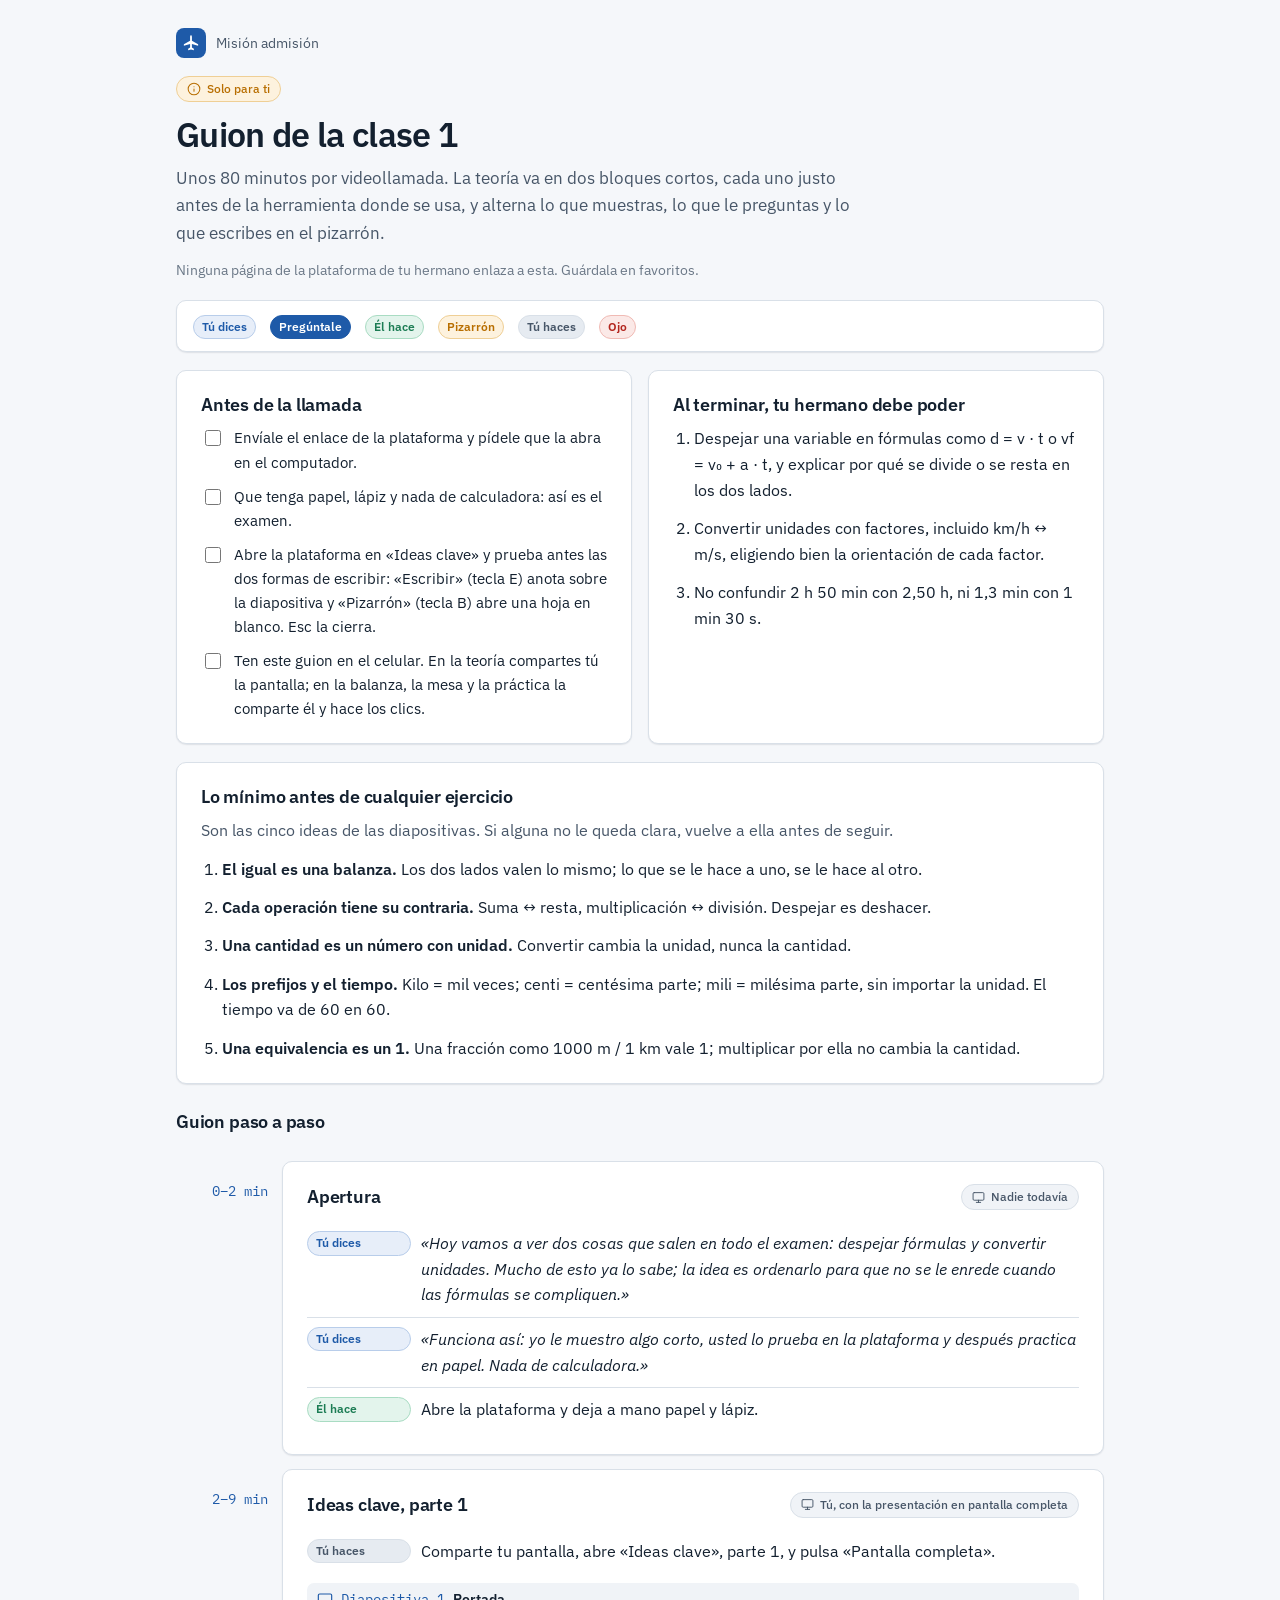
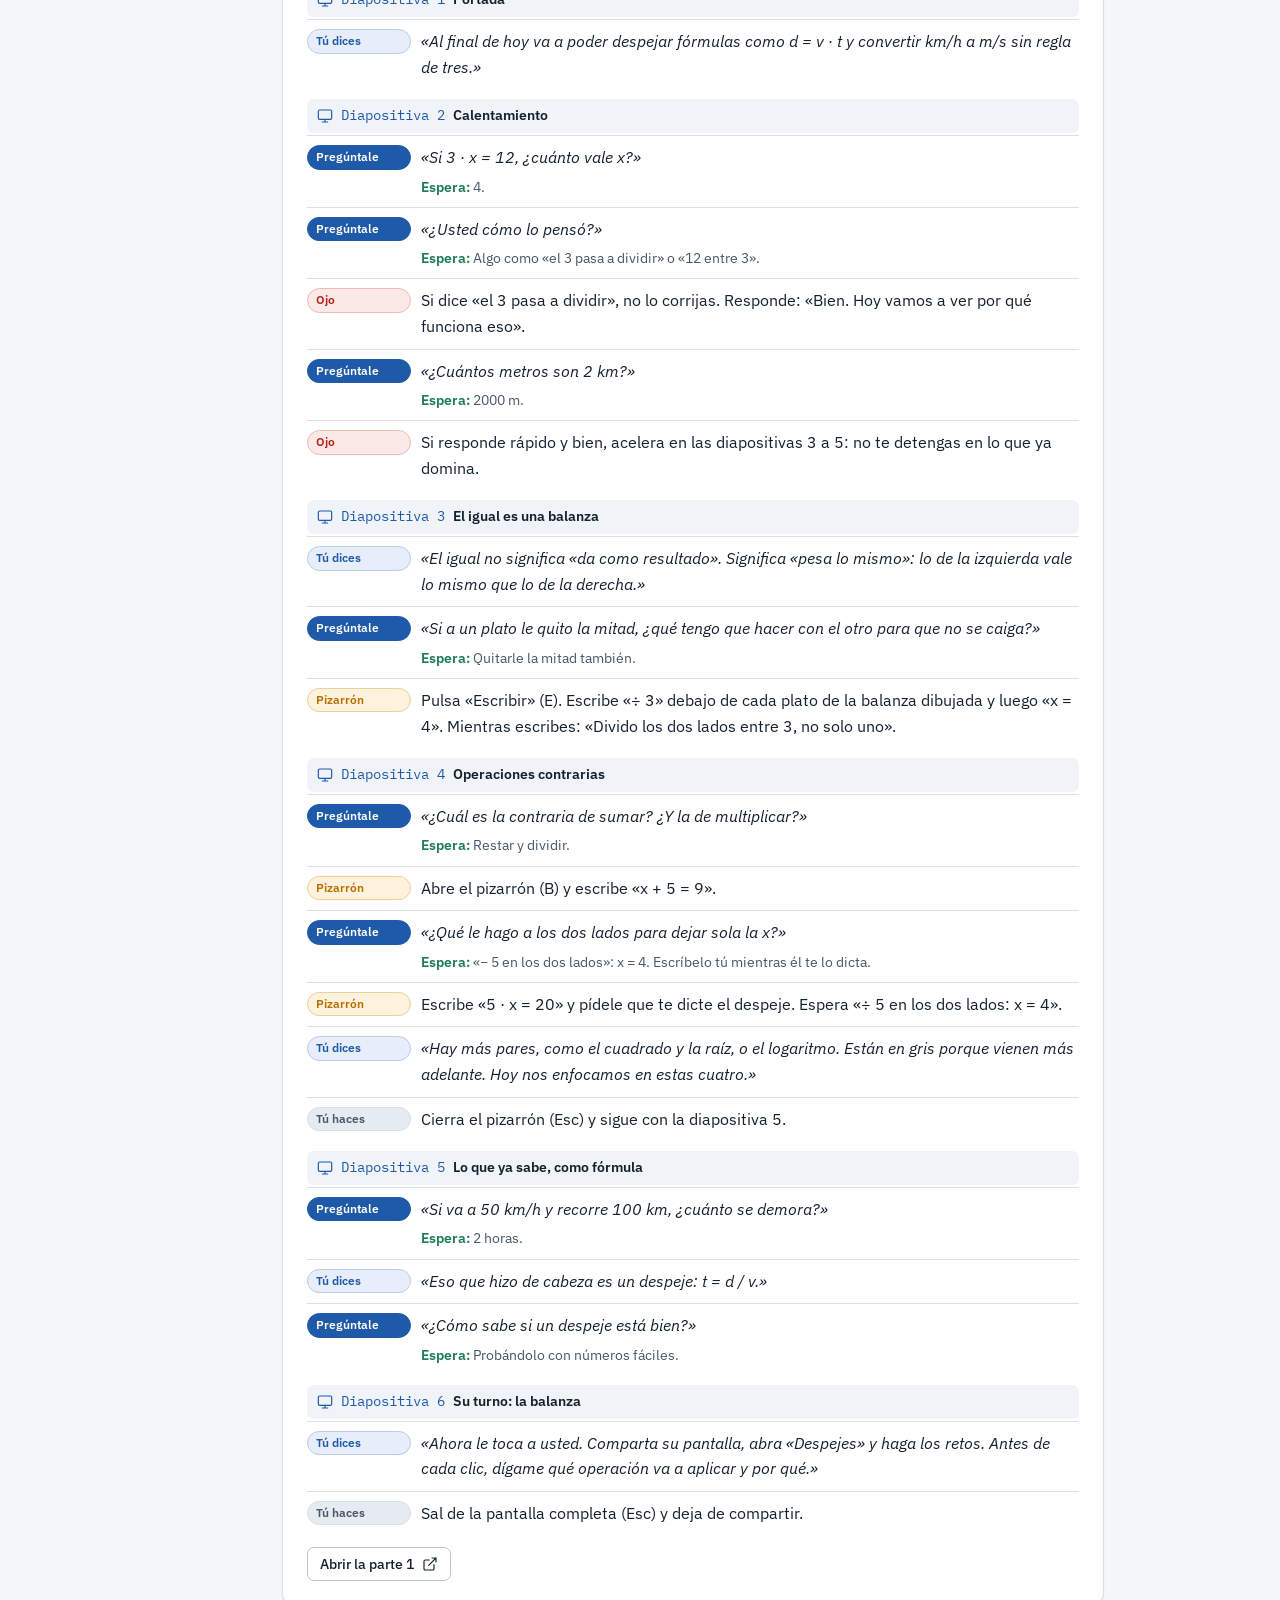
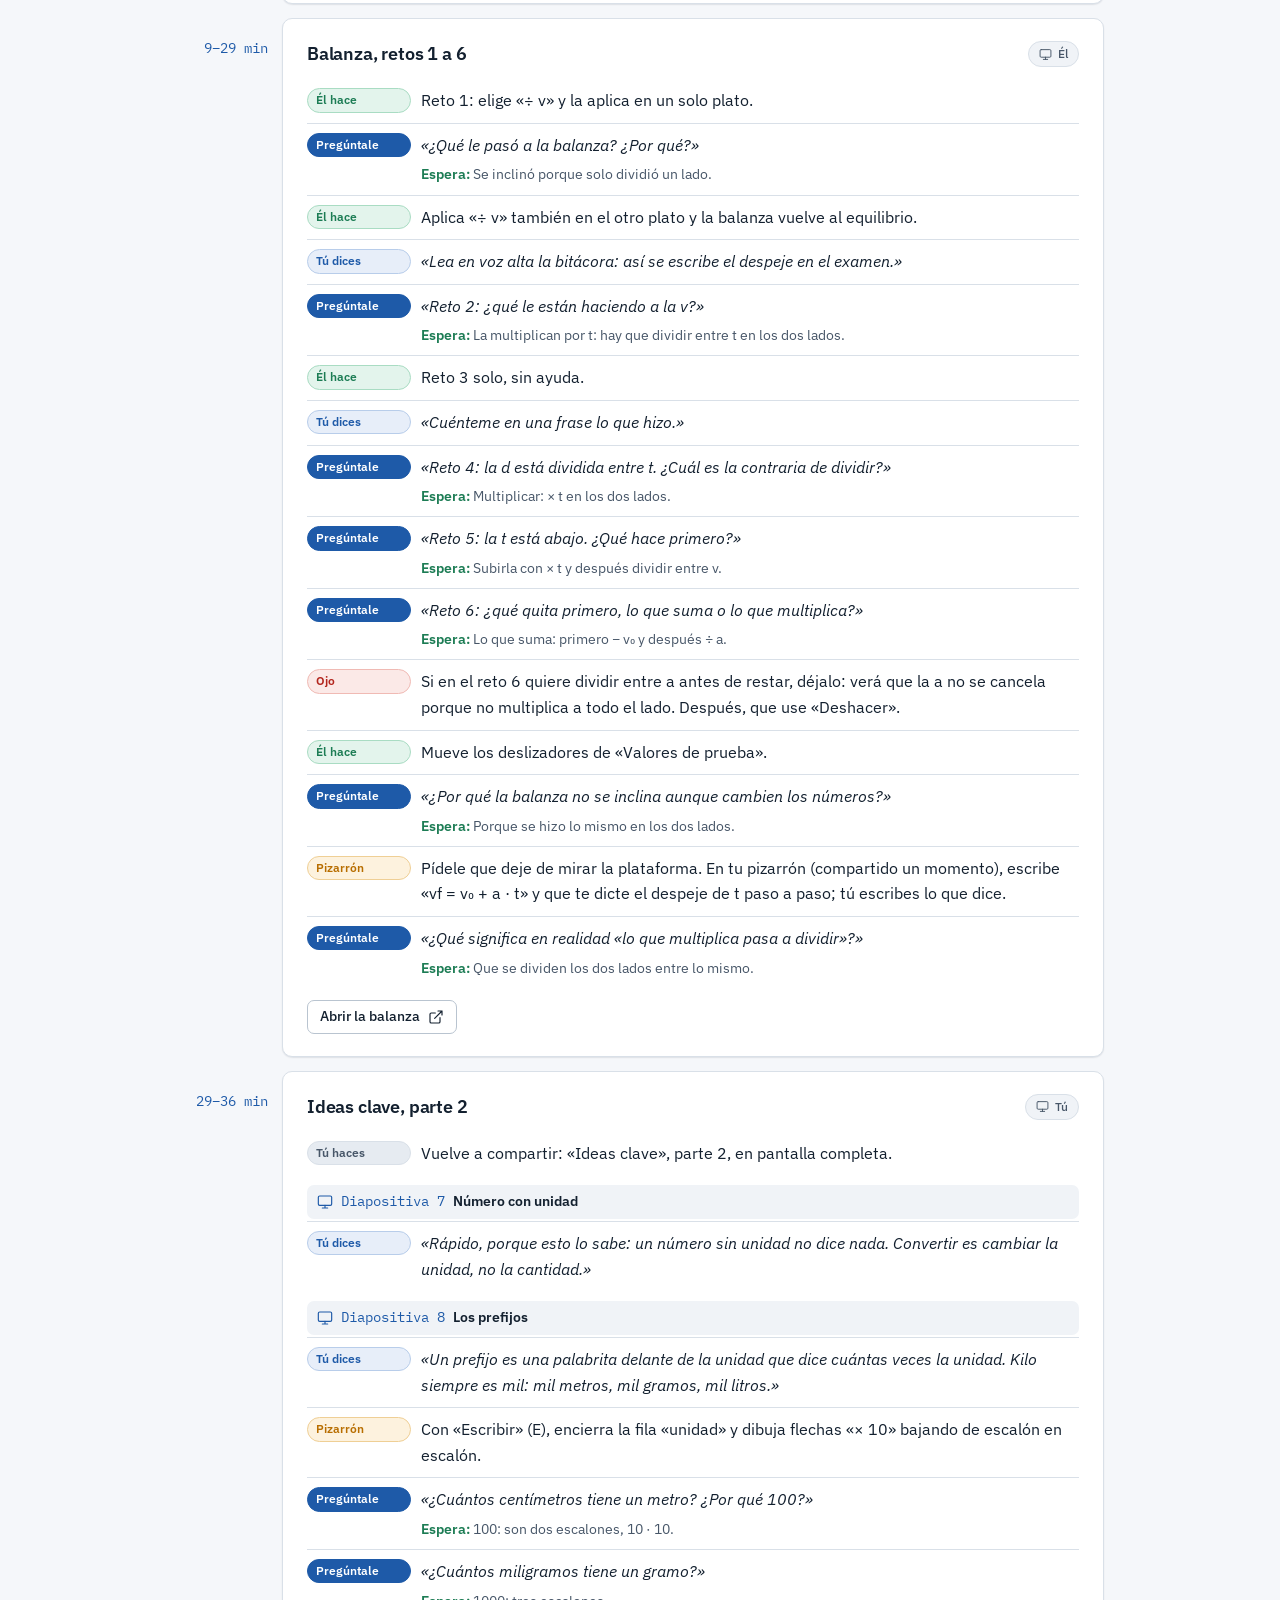
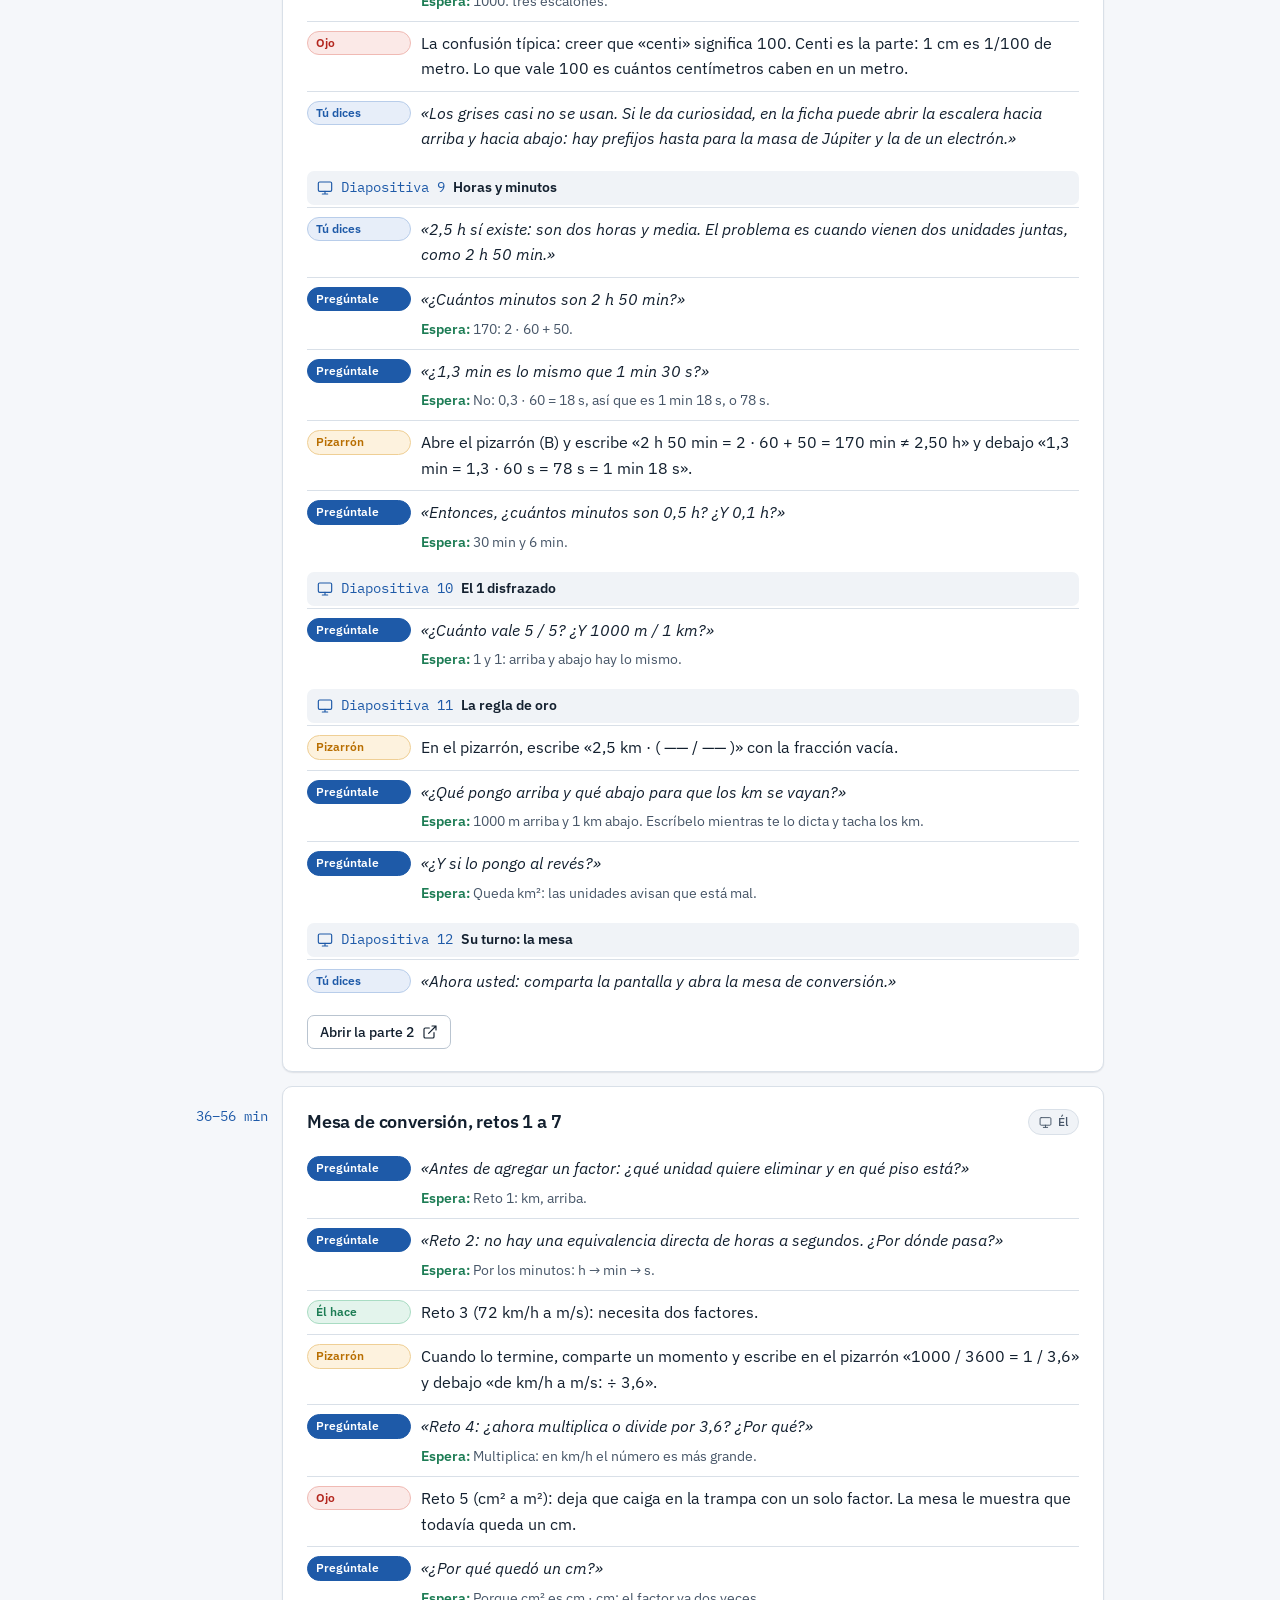
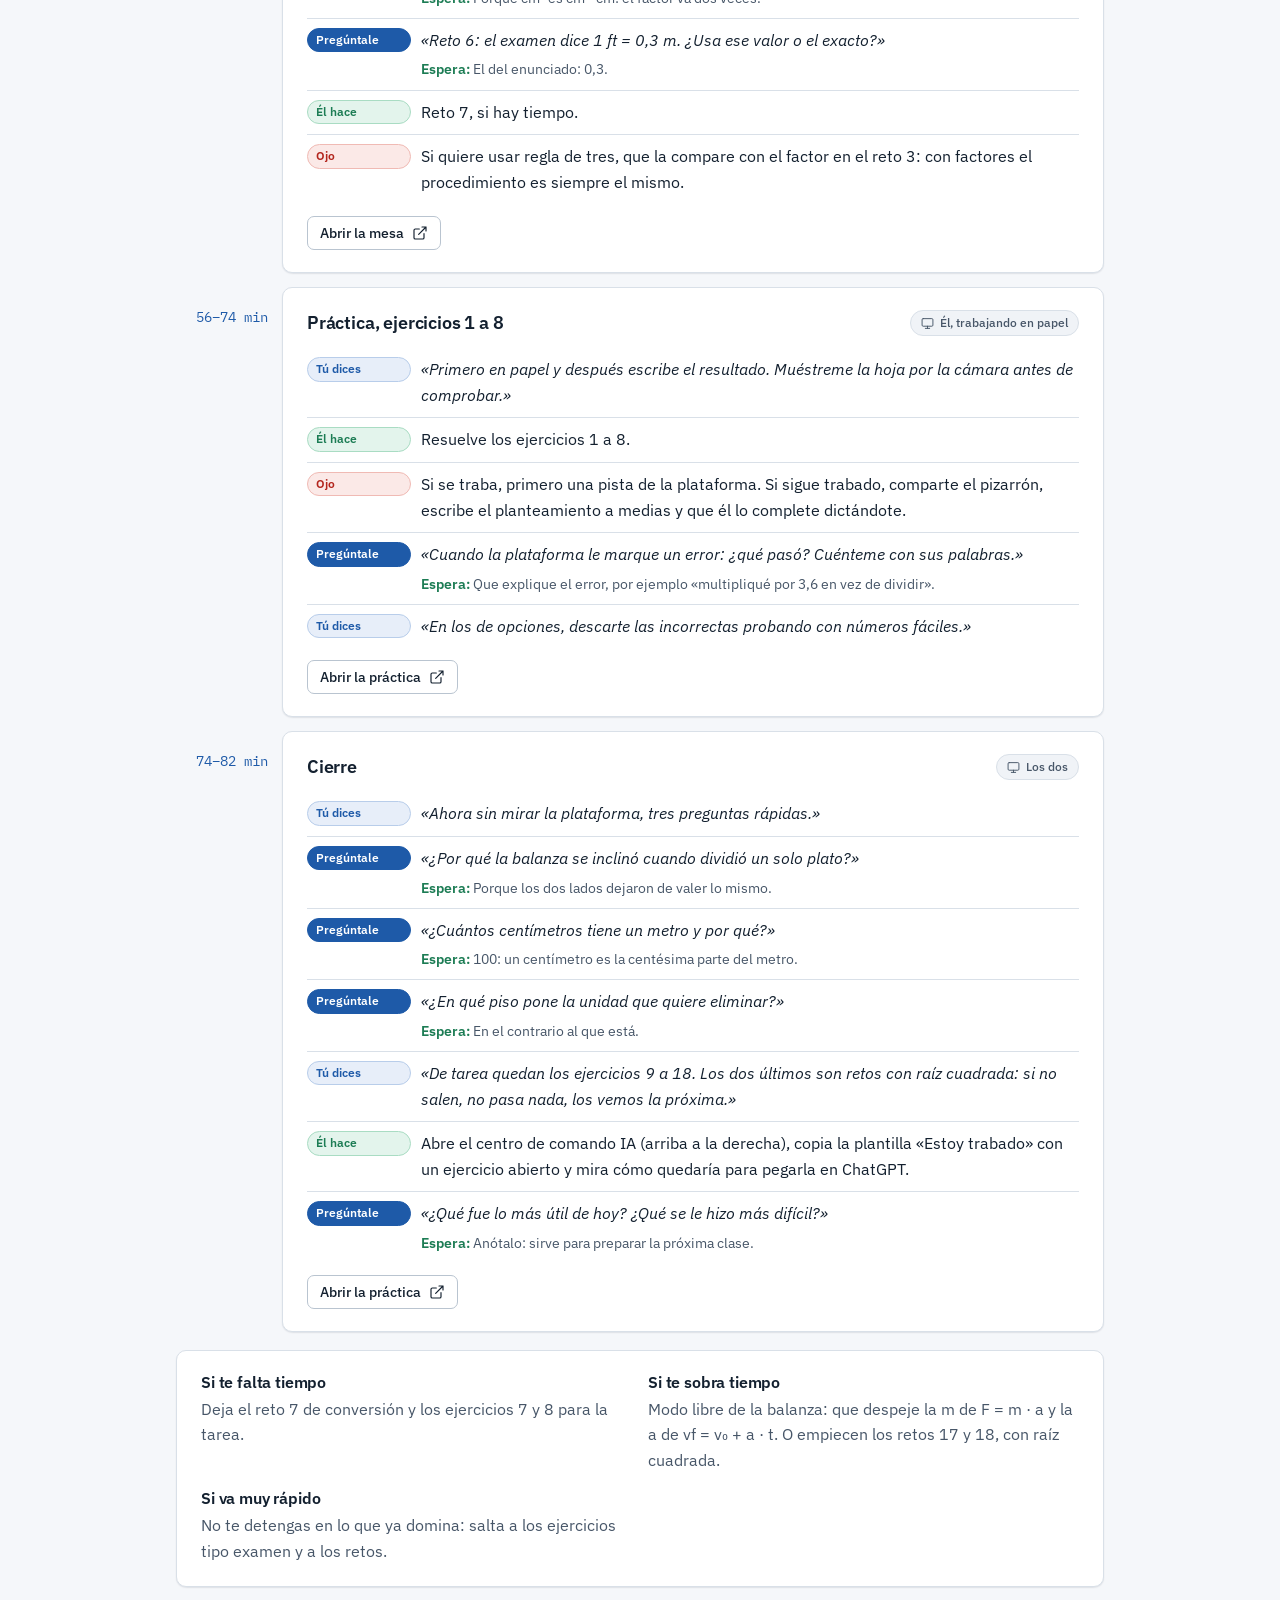
==== tutor-q7m2.html @ 02858eea "Separa la guía del tutor y agrega pizarrón, escalera de prefijos y ejercicios nuevos - La plataforma" ====
<!DOCTYPE html>
<html lang="es">
<head>
<meta charset="UTF-8">
<meta name="viewport" content="width=device-width, initial-scale=1, viewport-fit=cover">
<!-- Página solo para el tutor: ninguna página de la plataforma enlaza aquí -->
<meta name="robots" content="noindex, nofollow">
<title>Guía del tutor</title>
<link rel="icon" href="data:image/svg+xml,%3Csvg xmlns='http://www.w3.org/2000/svg' viewBox='0 0 24 24'%3E%3Crect width='24' height='24' rx='6' fill='%231e5aa8'/%3E%3Cpath fill='white' transform='translate(3 3) scale(.75)' d='M12 1.8c.7 0 1.2.9 1.2 2.2v5.1l8.3 4.6v2.1l-8.3-2.5v4.6l2.6 1.9v1.7L12 20.6l-3.8.9v-1.7l2.6-1.9v-4.6l-8.3 2.5v-2.1l8.3-4.6V4c0-1.3.5-2.2 1.2-2.2z'/%3E%3C/svg%3E">
<script>
  try { var t = localStorage.getItem('misionAdmision.tema'); if (t === 'claro' || t === 'oscuro') document.documentElement.dataset.theme = t === 'claro' ? 'light' : 'dark'; } catch (e) {}
</script>
<link rel="preconnect" href="https://fonts.googleapis.com">
<link rel="preconnect" href="https://fonts.gstatic.com" crossorigin>
<link href="https://fonts.googleapis.com/css2?family=IBM+Plex+Mono:wght@400;500;600&family=IBM+Plex+Sans:ital,wght@0,400;0,500;0,600;0,700;1,400&family=IBM+Plex+Serif:ital,wght@1,400;1,500&display=swap" rel="stylesheet">
<link rel="stylesheet" href="css/base.css">
<link rel="stylesheet" href="css/componentes.css">
<link rel="stylesheet" href="css/tutor.css">
<script defer src="js/nucleo.js"></script>
<script defer src="js/m1/clase.js"></script>
<script defer src="js/tutor.js"></script>
</head>
<body>
<main class="pagina-tutor">
  <div class="tutor-marca">
    <span class="marca-logo" aria-hidden="true"><svg viewBox="0 0 24 24" fill="currentColor"><path d="M12 1.8c.7 0 1.2.9 1.2 2.2v5.1l8.3 4.6v2.1l-8.3-2.5v4.6l2.6 1.9v1.7L12 20.6l-3.8.9v-1.7l2.6-1.9v-4.6l-8.3 2.5v-2.1l8.3-4.6V4c0-1.3.5-2.2 1.2-2.2z"/></svg></span>
    Misión admisión
  </div>
  <div id="guia" class="vista-guia"></div>
</main>
<noscript><p style="padding:24px">Esta página necesita JavaScript activado.</p></noscript>
</body>
</html>
---- css/base.css ----
/* =====================================================================
   MISIÓN ADMISIÓN · base
   Tokens de diseño (claro y oscuro), reinicio, tipografía y notación
   matemática. Estética: panel técnico limpio, sobrio y legible.
   ===================================================================== */

:root {
  /* Superficies */
  --fondo: #f5f7fa;
  --superficie: #ffffff;
  --superficie-2: #f0f3f7;
  --superficie-3: #e6ebf1;
  --borde: #d9e0e8;
  --borde-fuerte: #b9c4d0;

  /* Texto */
  --texto: #13202f;
  --texto-2: #475668;
  --texto-3: #6b7887;

  /* Acento principal: azul aeronáutico */
  --primario: #1e5aa8;
  --primario-hover: #174a8c;
  --primario-suave: #e7eef9;
  --primario-borde: #b8cdea;
  --sobre-primario: #ffffff;

  /* Ámbar de cabina: atención y cancelaciones */
  --ambar: #b86e00;
  --ambar-suave: #fdf2de;
  --ambar-borde: #efcf95;

  /* Estados */
  --exito: #1c7c54;
  --exito-suave: #e3f4ec;
  --exito-borde: #a9dcc3;
  --error: #b3261e;
  --error-suave: #fbe9e7;
  --error-borde: #f0bab4;

  /* Plano técnico (cuadrícula de fondo de los bancos de trabajo) */
  --cuadricula: rgba(30, 90, 168, 0.06);

  --sombra-1: 0 1px 2px rgba(19, 32, 47, 0.06), 0 1px 1px rgba(19, 32, 47, 0.04);
  --sombra-2: 0 6px 24px rgba(19, 32, 47, 0.10), 0 2px 6px rgba(19, 32, 47, 0.06);
  --foco: 0 0 0 3px rgba(30, 90, 168, 0.35);

  /* Tipografías */
  --f-texto: 'IBM Plex Sans', 'Segoe UI', system-ui, -apple-system, sans-serif;
  --f-mono: 'IBM Plex Mono', ui-monospace, 'Cascadia Mono', Consolas, monospace;
  --f-mate: 'IBM Plex Serif', 'Cambria Math', Cambria, Georgia, serif;

  --radio: 10px;
  --radio-chico: 7px;
  --cab-alto: 60px;
  --lateral-ancho: 264px;
  --asistente-ancho: 360px;

  color-scheme: light;
}

/* Tema oscuro: por preferencia del sistema o elegido a mano */
@media (prefers-color-scheme: dark) {
  :root:not([data-theme="light"]) {
    --fondo: #0d141d;
    --superficie: #141d28;
    --superficie-2: #1a2532;
    --superficie-3: #22303f;
    --borde: #273444;
    --borde-fuerte: #3a4a5d;
    --texto: #e7ecf2;
    --texto-2: #a9b6c4;
    --texto-3: #7f8c9b;
    --primario: #7fb0ff;
    --primario-hover: #a3c7ff;
    --primario-suave: #1a2a42;
    --primario-borde: #2f4a73;
    --sobre-primario: #0d141d;
    --ambar: #f0b54a;
    --ambar-suave: #33270f;
    --ambar-borde: #6b5222;
    --exito: #5bc796;
    --exito-suave: #12291f;
    --exito-borde: #275c43;
    --error: #f2867d;
    --error-suave: #331816;
    --error-borde: #6e302b;
    --cuadricula: rgba(127, 176, 255, 0.05);
    --sombra-1: 0 1px 2px rgba(0, 0, 0, 0.4);
    --sombra-2: 0 8px 28px rgba(0, 0, 0, 0.45);
    --foco: 0 0 0 3px rgba(127, 176, 255, 0.4);
    color-scheme: dark;
  }
}
:root[data-theme="dark"] {
  --fondo: #0d141d;
  --superficie: #141d28;
  --superficie-2: #1a2532;
  --superficie-3: #22303f;
  --borde: #273444;
  --borde-fuerte: #3a4a5d;
  --texto: #e7ecf2;
  --texto-2: #a9b6c4;
  --texto-3: #7f8c9b;
  --primario: #7fb0ff;
  --primario-hover: #a3c7ff;
  --primario-suave: #1a2a42;
  --primario-borde: #2f4a73;
  --sobre-primario: #0d141d;
  --ambar: #f0b54a;
  --ambar-suave: #33270f;
  --ambar-borde: #6b5222;
  --exito: #5bc796;
  --exito-suave: #12291f;
  --exito-borde: #275c43;
  --error: #f2867d;
  --error-suave: #331816;
  --error-borde: #6e302b;
  --cuadricula: rgba(127, 176, 255, 0.05);
  --sombra-1: 0 1px 2px rgba(0, 0, 0, 0.4);
  --sombra-2: 0 8px 28px rgba(0, 0, 0, 0.45);
  --foco: 0 0 0 3px rgba(127, 176, 255, 0.4);
  color-scheme: dark;
}

/* ---------- Reinicio ---------- */
*, *::before, *::after { box-sizing: border-box; }
html { -webkit-text-size-adjust: 100%; scroll-padding-top: calc(var(--cab-alto) + 16px); }
body {
  margin: 0;
  min-height: 100vh;
  background: var(--fondo);
  color: var(--texto);
  font-family: var(--f-texto);
  font-size: 16px;
  line-height: 1.6;
  -webkit-font-smoothing: antialiased;
  text-rendering: optimizeLegibility;
}
img, svg { display: block; max-width: 100%; }
button, input, select, textarea { font: inherit; color: inherit; }
button { cursor: pointer; }
button:disabled { cursor: not-allowed; }
a { color: var(--primario); text-decoration-thickness: 1px; text-underline-offset: 2px; }
a:hover { color: var(--primario-hover); }
:focus-visible { outline: none; box-shadow: var(--foco); border-radius: 6px; }
[hidden] { display: none !important; }

/* ---------- Tipografía ---------- */
h1, h2, h3, h4 { margin: 0; line-height: 1.25; font-weight: 600; letter-spacing: -0.01em; color: var(--texto); }
h1 { font-size: clamp(1.6rem, 1.2rem + 1.4vw, 2.1rem); letter-spacing: -0.02em; }
h2 { font-size: clamp(1.3rem, 1.1rem + 0.7vw, 1.6rem); }
h3 { font-size: 1.1rem; }
h4 { font-size: 1rem; }
p { margin: 0 0 0.8em; }
p:last-child { margin-bottom: 0; }
ul, ol { margin: 0 0 0.8em; padding-left: 1.3em; }
li + li { margin-top: 0.3em; }
b, strong { font-weight: 600; }
small { font-size: 0.85em; }

.etiqueta {
  display: inline-block;
  font-family: var(--f-mono);
  font-size: 0.78rem;
  font-weight: 500;
  color: var(--primario);
  letter-spacing: 0.02em;
}
.entrada { font-size: 1.08rem; color: var(--texto-2); max-width: 68ch; }
.texto-2 { color: var(--texto-2); }
.texto-3 { color: var(--texto-3); }
.mono { font-family: var(--f-mono); font-variant-numeric: tabular-nums; }
.sr-solo {
  position: absolute !important; width: 1px; height: 1px; overflow: hidden;
  clip: rect(0 0 0 0); clip-path: inset(50%); white-space: nowrap;
}

/* ---------- Notación matemática ----------
   .mt  = bloque de fórmula        .vr = variable (itálica)
   .un  = unidad (recta)           .fr = fracción (.fr-n / .fr-d)       */
.mt {
  font-family: var(--f-texto);
  font-size: 1.08em;
  white-space: nowrap;
  display: inline-flex;
  align-items: center;
  gap: 0.28em;
  vertical-align: middle;
  line-height: 1.2;
}
.mt-bloque { display: flex; justify-content: center; flex-wrap: wrap; margin: 0.9em 0; font-size: 1.2em; }
.vr { font-family: var(--f-mate); font-style: italic; font-weight: 500; }
.vr sub { font-style: normal; font-size: 0.68em; margin-left: 0.04em; }
.num { font-family: var(--f-texto); font-style: normal; font-variant-numeric: tabular-nums; }
.un { font-family: var(--f-texto); font-style: normal; font-weight: 500; color: var(--texto-2); }
.op { font-family: var(--f-texto); font-style: normal; color: var(--texto-2); padding: 0 0.05em; }
.fr {
  display: inline-flex;
  flex-direction: column;
  align-items: stretch;
  vertical-align: middle;
  line-height: 1.15;
  margin: 0 0.1em;
}
.fr > .fr-n, .fr > .fr-d { display: flex; align-items: center; justify-content: center; gap: 0.25em; padding: 0.08em 0.3em; white-space: nowrap; }
.fr > .fr-d { border-top: 1.5px solid currentColor; }
.par { font-family: var(--f-texto); font-style: normal; font-weight: 300; font-size: 1.15em; color: var(--texto-2); }
.mt sup.exp { font-family: var(--f-texto); font-style: normal; font-size: 0.68em; margin-left: -0.15em; align-self: flex-start; }
.raiz { display: inline-flex; align-items: stretch; vertical-align: middle; }
.raiz-signo { font-family: var(--f-texto); font-size: 1.15em; line-height: 1; padding-right: 0.04em; align-self: flex-end; }
.raiz-rad { display: inline-flex; align-items: center; gap: 0.25em; border-top: 1.5px solid currentColor; padding: 0.08em 0.2em 0; }

/* Tachado de unidades o variables que se cancelan */
.tachado { position: relative; color: var(--texto-3); }
.tachado::after {
  content: "";
  position: absolute;
  left: -8%;
  right: -8%;
  top: 50%;
  height: 2px;
  background: var(--ambar);
  transform: rotate(-24deg);
  border-radius: 2px;
}

/* ---------- Movimiento reducido ---------- */
@media (prefers-reduced-motion: reduce) {
  *, *::before, *::after { animation-duration: 0.01ms !important; animation-iteration-count: 1 !important; transition-duration: 0.01ms !important; scroll-behavior: auto !important; }
}
---- css/componentes.css ----
/* =====================================================================
   COMPONENTES COMPARTIDOS
   ===================================================================== */

/* ---------- Botones ---------- */
.btn {
  display: inline-flex; align-items: center; justify-content: center; gap: 8px;
  min-height: 40px; padding: 0 16px;
  border-radius: var(--radio-chico);
  border: 1px solid var(--primario);
  background: var(--primario); color: var(--sobre-primario);
  font-size: 0.94rem; font-weight: 500; line-height: 1.2;
  text-decoration: none; white-space: nowrap;
  transition: background 0.15s ease, border-color 0.15s ease, color 0.15s ease;
}
.btn:hover { background: var(--primario-hover); border-color: var(--primario-hover); color: var(--sobre-primario); }
.btn:disabled { opacity: 0.5; }
.btn svg { width: 18px; height: 18px; flex: none; }
.btn-secundario { background: var(--superficie); color: var(--texto); border-color: var(--borde-fuerte); }
.btn-secundario:hover { background: var(--superficie-2); color: var(--texto); border-color: var(--borde-fuerte); }
.btn-fantasma { background: transparent; color: var(--texto-2); border-color: transparent; }
.btn-fantasma:hover { background: var(--superficie-2); color: var(--texto); border-color: transparent; }
.btn-chico { min-height: 34px; padding: 0 12px; font-size: 0.88rem; }
.btn-chico svg { width: 16px; height: 16px; }
.btn:disabled:hover { background: var(--primario); border-color: var(--primario); }
.btn-secundario:disabled:hover, .btn-fantasma:disabled:hover { background: var(--superficie); border-color: var(--borde-fuerte); }
.btn-fantasma:disabled:hover { background: transparent; border-color: transparent; }

.btn-icono {
  width: 40px; height: 40px; flex: none;
  display: inline-grid; place-items: center;
  border-radius: var(--radio-chico);
  border: 1px solid var(--borde); background: var(--superficie); color: var(--texto-2);
}
.btn-icono:hover { background: var(--superficie-2); color: var(--texto); }
.btn-icono svg { width: 20px; height: 20px; }
.btn-asistente .ico { display: inline-flex; }

.fila-botones { display: flex; flex-wrap: wrap; gap: 10px; align-items: center; }

/* ---------- Tarjetas y paneles ---------- */
.tarjeta {
  background: var(--superficie);
  border: 1px solid var(--borde);
  border-radius: var(--radio);
  padding: 22px 24px;
  box-shadow: var(--sombra-1);
}
.tarjeta + .tarjeta { margin-top: 16px; }
@media (max-width: 640px) { .tarjeta { padding: 18px 16px; } }

.seccion { margin-top: 40px; }
.seccion:first-child { margin-top: 0; }
.seccion-cabeza { margin-bottom: 18px; }
.seccion-cabeza .etiqueta { margin-bottom: 6px; }
.seccion-cabeza h2 { margin-bottom: 8px; }

/* Banco de trabajo (zona interactiva con cuadrícula técnica) */
.banco {
  background-color: var(--superficie);
  background-image:
    linear-gradient(var(--cuadricula) 1px, transparent 1px),
    linear-gradient(90deg, var(--cuadricula) 1px, transparent 1px);
  background-size: 24px 24px;
  border: 1px solid var(--borde);
  border-radius: var(--radio);
  box-shadow: var(--sombra-1);
  overflow: hidden;
}
.banco-cabeza {
  display: flex; flex-wrap: wrap; align-items: center; gap: 10px 16px;
  padding: 14px 18px;
  background: var(--superficie);
  border-bottom: 1px solid var(--borde);
}
.banco-cabeza h3 { font-size: 1rem; }
.banco-cabeza .etiqueta { display: block; }
.banco-cuerpo { padding: 18px; }
.banco-pie { padding: 14px 18px; background: var(--superficie); border-top: 1px solid var(--borde); }
@media (max-width: 640px) { .banco-cuerpo { padding: 14px 12px; } .banco-cabeza, .banco-pie { padding: 12px; } }

/* ---------- Pasos conceptuales (fila de 3) ---------- */
.pasos-concepto { display: grid; grid-template-columns: repeat(3, minmax(0, 1fr)); gap: 12px; margin: 18px 0 22px; padding: 0; list-style: none; }
.pasos-concepto li { margin: 0; background: var(--superficie); border: 1px solid var(--borde); border-radius: var(--radio); padding: 14px 16px; }
.pasos-concepto .pc-num { font-family: var(--f-mono); font-size: 0.78rem; color: var(--primario); font-weight: 500; }
.pasos-concepto h3 { font-size: 0.98rem; margin: 2px 0 4px; }
.pasos-concepto p { font-size: 0.9rem; color: var(--texto-2); margin: 0; }
@media (max-width: 760px) { .pasos-concepto { grid-template-columns: minmax(0, 1fr); } }

/* ---------- Cajas de apoyo ---------- */
.caja {
  border: 1px solid var(--borde); border-left: 3px solid var(--primario);
  background: var(--primario-suave);
  border-radius: var(--radio-chico);
  padding: 12px 16px; margin: 14px 0;
  font-size: 0.95rem;
}
.caja-titulo { font-weight: 600; display: flex; align-items: center; gap: 8px; margin-bottom: 4px; }
.caja-titulo svg { width: 18px; height: 18px; color: var(--primario); }
.caja-ojo { background: var(--ambar-suave); border-left-color: var(--ambar); border-color: var(--ambar-borde); }
.caja-ojo .caja-titulo svg { color: var(--ambar); }
.caja-neutra { background: var(--superficie-2); border-left-color: var(--borde-fuerte); }

/* ---------- Pestañas del módulo ---------- */
.pestanas {
  display: flex; gap: 4px; padding: 4px;
  background: var(--superficie-2); border: 1px solid var(--borde); border-radius: 10px;
  margin: 22px 0 28px;
  overflow-x: auto; scrollbar-width: none;
}
.pestanas::-webkit-scrollbar { display: none; }
.pestana {
  flex: 1 0 auto;
  display: flex; align-items: center; justify-content: center; gap: 8px;
  padding: 9px 14px; border-radius: 7px; border: 1px solid transparent;
  background: transparent; color: var(--texto-2); text-decoration: none;
  font-size: 0.93rem; font-weight: 500; white-space: nowrap;
}
.pestana:hover { color: var(--texto); }
.pestana[aria-selected="true"] { background: var(--superficie); color: var(--texto); border-color: var(--borde); box-shadow: var(--sombra-1); }
.pestana .pt-num {
  font-family: var(--f-mono); font-size: 0.75rem;
  width: 22px; height: 22px; border-radius: 6px; display: grid; place-items: center;
  background: var(--superficie-3); color: var(--texto-2);
}
.pestana[aria-selected="true"] .pt-num { background: var(--primario); color: var(--sobre-primario); }
.pestana .pt-ok { color: var(--exito); display: inline-flex; }
.pestana .pt-ok svg { width: 15px; height: 15px; }

/* Selector segmentado chico */
.segmentado { display: inline-flex; flex-wrap: wrap; gap: 6px; }
.segmento {
  display: inline-flex; align-items: center; gap: 6px;
  min-height: 34px; padding: 0 12px;
  border: 1px solid var(--borde); border-radius: 999px;
  background: var(--superficie); color: var(--texto-2);
  font-size: 0.88rem; font-weight: 500;
}
.segmento:hover { border-color: var(--borde-fuerte); color: var(--texto); }
.segmento[aria-pressed="true"] { background: var(--primario-suave); border-color: var(--primario); color: var(--primario); }
.segmento .ok { color: var(--exito); display: inline-flex; }
.segmento .ok svg { width: 14px; height: 14px; }

/* ---------- Píldoras y barra de progreso ---------- */
.pildora {
  display: inline-flex; align-items: center; gap: 6px;
  padding: 2px 10px; border-radius: 999px;
  font-size: 0.78rem; font-weight: 500;
  background: var(--superficie-2); color: var(--texto-2); border: 1px solid var(--borde);
  white-space: nowrap;
}
.pildora-primaria { background: var(--primario-suave); color: var(--primario); border-color: var(--primario-borde); }
.pildora-exito { background: var(--exito-suave); color: var(--exito); border-color: var(--exito-borde); }
.pildora-ambar { background: var(--ambar-suave); color: var(--ambar); border-color: var(--ambar-borde); }
.pildora .punto { width: 7px; height: 7px; border-radius: 50%; background: currentColor; }

.barra { height: 6px; border-radius: 999px; background: var(--superficie-3); overflow: hidden; }
.barra > i { display: block; height: 100%; width: 0; background: var(--primario); border-radius: inherit; transition: width 0.4s ease; }

/* ---------- Mensajes de retroalimentación ---------- */
.mensaje { border-radius: var(--radio-chico); padding: 12px 14px; font-size: 0.95rem; border: 1px solid transparent; display: flex; gap: 10px; align-items: flex-start; }
.mensaje:empty { display: none; }
.mensaje svg { width: 20px; height: 20px; flex: none; margin-top: 1px; }
.mensaje .m-titulo { font-weight: 600; display: block; }
.mensaje.ok { background: var(--exito-suave); border-color: var(--exito-borde); }
.mensaje.ok svg { color: var(--exito); }
.mensaje.error { background: var(--error-suave); border-color: var(--error-borde); }
.mensaje.error svg { color: var(--error); }
.mensaje.aviso { background: var(--ambar-suave); border-color: var(--ambar-borde); }
.mensaje.aviso svg { color: var(--ambar); }
.mensaje.info { background: var(--primario-suave); border-color: var(--primario-borde); }
.mensaje.info svg { color: var(--primario); }

/* ---------- Campos ---------- */
.campo-grupo {
  display: inline-flex; align-items: stretch;
  border: 1px solid var(--borde-fuerte); border-radius: var(--radio-chico);
  background: var(--superficie); overflow: hidden;
}
.campo-grupo:focus-within { border-color: var(--primario); box-shadow: var(--foco); }
.campo {
  border: 0; outline: 0; background: transparent;
  padding: 0 12px; min-height: 42px; width: 170px;
  font-family: var(--f-mono); font-size: 1.05rem; font-variant-numeric: tabular-nums;
}
.campo-unidad {
  display: grid; place-items: center; padding: 0 12px;
  background: var(--superficie-2); border-left: 1px solid var(--borde);
  font-size: 0.92rem; color: var(--texto-2); font-weight: 500;
}

/* ---------- Cabecera de módulo ---------- */
.mod-cabeza { display: grid; grid-template-columns: minmax(0, 1fr) auto; gap: 18px 28px; align-items: end; }
.mod-cabeza h1 { margin: 4px 0 8px; }
.mod-cabeza .entrada { margin: 0; }
.mod-resumen { display: flex; gap: 8px; flex-wrap: wrap; justify-content: flex-end; }
.dato {
  min-width: 108px; padding: 10px 12px;
  border: 1px solid var(--borde); border-radius: var(--radio-chico); background: var(--superficie);
}
.dato small { display: block; font-size: 0.75rem; color: var(--texto-3); }
.dato b { font-family: var(--f-mono); font-size: 1.05rem; font-weight: 500; font-variant-numeric: tabular-nums; }
@media (max-width: 860px) { .mod-cabeza { grid-template-columns: minmax(0, 1fr); } .mod-resumen { justify-content: flex-start; } }

/* Plan de la clase (desplegable) */
.plan-clase { margin-top: 18px; border: 1px solid var(--borde); border-radius: var(--radio); background: var(--superficie); }
.plan-clase summary {
  cursor: pointer; list-style: none; padding: 12px 16px;
  display: flex; align-items: center; gap: 10px; font-weight: 500; font-size: 0.95rem;
}
.plan-clase summary::-webkit-details-marker { display: none; }
.plan-clase summary svg { width: 18px; height: 18px; color: var(--texto-3); transition: transform 0.2s ease; }
.plan-clase[open] summary svg.chev { transform: rotate(90deg); }
.plan-clase summary .texto-3 { margin-left: auto; font-weight: 400; font-size: 0.85rem; }
.agenda { list-style: none; margin: 0; padding: 0 16px 14px; }
.agenda li { display: grid; grid-template-columns: 64px minmax(0, 1fr); gap: 12px; padding: 8px 0; border-top: 1px solid var(--borde); margin: 0; font-size: 0.93rem; }
.agenda .min { font-family: var(--f-mono); color: var(--primario); font-size: 0.85rem; padding-top: 1px; }

/* Pie de navegación entre secciones */
.pie-seccion { display: flex; flex-wrap: wrap; justify-content: space-between; gap: 12px; margin-top: 36px; padding-top: 20px; border-top: 1px solid var(--borde); }
.pie-seccion .btn { white-space: normal; text-align: left; }
@media (max-width: 640px) { .pie-seccion > .btn { flex: 1 1 100%; justify-content: space-between; } .pie-seccion > span:empty { display: none; } }

/* Pestañas: nombre corto en celular */
.pt-corto { display: none; }
@media (max-width: 640px) {
  .pestana { flex: 1 1 0; min-width: 0; padding: 9px 6px; gap: 6px; font-size: 0.88rem; }
  .pt-largo { display: none; }
  .pt-corto { display: inline; }
}

/* ---------- Panel general (inicio) ---------- */
.portada { display: grid; grid-template-columns: minmax(0, 1.3fr) minmax(0, 1fr); gap: 24px; align-items: center; }
.portada h1 { margin: 6px 0 10px; }
.portada .fila-botones { margin-top: 18px; }
.portada-dato { display: grid; gap: 10px; }
@media (max-width: 860px) { .portada { grid-template-columns: minmax(0, 1fr); } }

.lista-modulos { display: grid; gap: 10px; margin-top: 16px; }
.mod-fila {
  display: grid; grid-template-columns: 44px minmax(0, 1fr) auto; gap: 14px; align-items: center;
  padding: 14px 16px; border: 1px solid var(--borde); border-radius: var(--radio);
  background: var(--superficie); text-decoration: none; color: var(--texto);
}
.mod-fila:hover { border-color: var(--borde-fuerte); color: var(--texto); }
.mod-fila .nav-num { width: 44px; height: 44px; font-size: 0.95rem; grid-row: auto; }
.mod-fila.disponible .nav-num { background: var(--primario); color: var(--sobre-primario); border-color: var(--primario); }
.mod-fila h3 { font-size: 1rem; }
.mod-fila p { margin: 2px 0 0; font-size: 0.88rem; color: var(--texto-2); }
@media (max-width: 560px) { .mod-fila { grid-template-columns: 44px minmax(0, 1fr); } .mod-fila .pildora { grid-column: 2; justify-self: start; } }

.consejos { display: grid; grid-template-columns: repeat(3, minmax(0, 1fr)); gap: 12px; margin-top: 16px; }
.consejos .tarjeta { margin: 0; padding: 16px 18px; }
.consejos h3 { font-size: 0.98rem; margin: 8px 0 4px; display: flex; gap: 8px; align-items: center; }
.consejos svg { width: 20px; height: 20px; color: var(--primario); }
.consejos p { font-size: 0.9rem; color: var(--texto-2); }
@media (max-width: 860px) { .consejos { grid-template-columns: minmax(0, 1fr); } }

/* Módulo en preparación */
.temario { columns: 2; column-gap: 28px; margin: 12px 0 0; }
.temario li { break-inside: avoid; }
@media (max-width: 640px) { .temario { columns: 1; } }

/* ---------- Centro de comando IA ---------- */
.as-cabeza { padding: 16px 18px 12px; border-bottom: 1px solid var(--borde); display: flex; gap: 10px; align-items: flex-start; }
.as-cabeza h2 { font-size: 1.02rem; }
.as-cabeza p { font-size: 0.84rem; color: var(--texto-2); margin: 4px 0 0; }
.as-cabeza .btn-icono { margin-left: auto; width: 34px; height: 34px; }
.as-icono { width: 34px; height: 34px; border-radius: 9px; flex: none; display: grid; place-items: center; background: var(--primario-suave); color: var(--primario); }
.as-icono svg { width: 20px; height: 20px; }
.as-cuerpo { padding: 14px 18px 20px; overflow-y: auto; flex: 1; }
.as-intro { font-size: 0.88rem; color: var(--texto-2); }

.as-contexto {
  display: flex; gap: 10px; align-items: flex-start;
  padding: 10px 12px; margin: 12px 0 14px;
  border: 1px dashed var(--borde-fuerte); border-radius: var(--radio-chico);
  font-size: 0.85rem; color: var(--texto-2);
}
.as-contexto input { margin-top: 3px; accent-color: var(--primario); width: 16px; height: 16px; flex: none; }
.as-contexto b { color: var(--texto); font-weight: 500; }
.as-contexto.inactivo { opacity: 0.6; }

.plantilla { border: 1px solid var(--borde); border-radius: var(--radio); background: var(--superficie); margin-bottom: 10px; overflow: hidden; }
.plantilla > summary {
  list-style: none; cursor: pointer;
  display: grid; grid-template-columns: 28px minmax(0, 1fr) 18px; gap: 10px; align-items: start;
  padding: 12px 12px;
}
.plantilla > summary::-webkit-details-marker { display: none; }
.plantilla > summary:hover { background: var(--superficie-2); }
.pl-num { width: 28px; height: 28px; border-radius: 7px; display: grid; place-items: center; font-family: var(--f-mono); font-size: 0.8rem; background: var(--superficie-2); color: var(--primario); border: 1px solid var(--borde); }
.pl-titulo { font-weight: 600; font-size: 0.93rem; line-height: 1.3; }
.pl-cuando { display: block; font-size: 0.8rem; color: var(--texto-3); font-weight: 400; margin-top: 2px; }
.plantilla > summary .chev { width: 18px; height: 18px; color: var(--texto-3); margin-top: 4px; transition: transform 0.2s ease; }
.plantilla[open] > summary .chev { transform: rotate(90deg); }
.pl-cuerpo { padding: 0 12px 12px; }
.pl-texto {
  font-family: var(--f-mono); font-size: 0.78rem; line-height: 1.55; color: var(--texto-2);
  background: var(--superficie-2); border: 1px solid var(--borde); border-radius: var(--radio-chico);
  padding: 10px 12px; margin: 0 0 10px; white-space: pre-wrap; word-break: break-word;
  max-height: 300px; overflow-y: auto;
}
.pl-texto mark { background: var(--ambar-suave); color: var(--ambar); border-radius: 3px; padding: 0 2px; font-weight: 500; }
.pl-texto .insertado { background: var(--exito-suave); color: var(--exito); border-radius: 3px; padding: 0 2px; }
.pl-acciones { display: flex; gap: 8px; flex-wrap: wrap; }
.pl-acciones .btn { flex: 1; }

.as-reglas { margin-top: 16px; font-size: 0.85rem; }
.as-reglas h3 { font-size: 0.88rem; margin-bottom: 6px; }
.as-reglas ol { padding-left: 1.2em; color: var(--texto-2); }
.as-enlaces { display: flex; gap: 8px; margin-top: 12px; flex-wrap: wrap; }
.as-enlaces a { font-size: 0.85rem; display: inline-flex; align-items: center; gap: 4px; }
.as-enlaces svg { width: 14px; height: 14px; }

/* ---------- Pizarrón (hoja en blanco y barra de herramientas de dibujo) ---------- */
.pizarron {
  position: fixed; inset: 0; z-index: 95;
  display: flex; flex-direction: column;
  background: var(--fondo);
  padding: env(safe-area-inset-top, 0px) env(safe-area-inset-right, 0px) env(safe-area-inset-bottom, 0px) env(safe-area-inset-left, 0px);
}
.pz-barra {
  display: flex; flex-wrap: wrap; align-items: center; gap: 10px 16px;
  padding: 10px 16px; background: var(--superficie); border-bottom: 1px solid var(--borde);
}
.pz-titulo { display: inline-flex; align-items: center; gap: 8px; font-weight: 600; }
.pz-titulo svg { width: 20px; height: 20px; color: var(--primario); }
.pz-herramientas { display: flex; flex-wrap: wrap; align-items: center; gap: 8px 14px; margin-right: auto; }
.pz-grupo { display: inline-flex; align-items: center; gap: 4px; }
.pz-color {
  width: 32px; height: 32px; padding: 0; display: grid; place-items: center;
  border: 2px solid var(--borde); border-radius: 50%; background: var(--superficie);
}
.pz-color span { width: 18px; height: 18px; border-radius: 50%; display: block; }
.pz-color[aria-pressed="true"] { border-color: var(--primario); box-shadow: var(--foco); }
.pz-btn {
  display: inline-flex; align-items: center; gap: 6px;
  min-height: 32px; padding: 0 10px;
  border: 1px solid var(--borde); border-radius: 8px;
  background: var(--superficie); color: var(--texto-2); font-size: 0.85rem;
}
.pz-btn svg { width: 16px; height: 16px; }
.pz-btn:hover { color: var(--texto); border-color: var(--borde-fuerte); }
.pz-btn[aria-pressed="true"] { background: var(--primario-suave); border-color: var(--primario); color: var(--primario); }
.pz-hoja {
  flex: 1; min-height: 0; margin: 12px;
  border: 1px solid var(--borde); border-radius: var(--radio); overflow: hidden;
  background-color: var(--superficie);
  background-image:
    linear-gradient(var(--cuadricula) 1px, transparent 1px),
    linear-gradient(90deg, var(--cuadricula) 1px, transparent 1px);
  background-size: 28px 28px;
}
.pz-hoja canvas { display: block; width: 100%; height: 100%; touch-action: none; cursor: crosshair; }
body.con-pizarron { overflow: hidden; }
@media (max-width: 640px) { .pz-btn span { display: none; } .pz-barra { padding: 8px 12px; } .pz-hoja { margin: 8px; } }
---- css/tutor.css ----
/* =====================================================================
   SOLO PARA EL TUTOR · página de la guía de la clase (tutor-q7m2.html)
   ===================================================================== */
.pagina-tutor {
  max-width: 960px; margin: 0 auto;
  padding-block: 28px 64px;
  padding-left: max(16px, env(safe-area-inset-left, 0px));
  padding-right: max(16px, env(safe-area-inset-right, 0px));
}
.tutor-marca { display: flex; align-items: center; gap: 10px; margin-bottom: 18px; color: var(--texto-2); font-size: 0.9rem; }
.tutor-marca .marca-logo { width: 30px; height: 30px; border-radius: 8px; display: grid; place-items: center; background: var(--primario); color: var(--sobre-primario); }
.tutor-marca .marca-logo svg { width: 18px; height: 18px; }
.guia-privada { margin: 0; font-size: 0.85rem; }

.notas { margin: 0; display: grid; gap: 8px; font-size: 0.93rem; }
.notas > div { display: grid; grid-template-columns: 150px minmax(0, 1fr); gap: 10px; }
.notas dt { font-size: 0.8rem; font-weight: 600; color: var(--texto-3); padding-top: 2px; }
.notas dd { margin: 0; }
.notas .nt-decir dd { font-style: italic; }
.notas .nt-ojo dt { color: var(--ambar); }
@media (max-width: 560px) { .notas > div { grid-template-columns: minmax(0, 1fr); gap: 2px; } }

/* ---------- Guía del tutor ---------- */
.vista-guia { display: grid; gap: 18px; }
.guia-cabeza h1 { margin: 10px 0 8px; }
.guia-cabeza .pildora svg { width: 14px; height: 14px; }
.guia-columnas { display: grid; grid-template-columns: minmax(0, 1fr) minmax(0, 1fr); gap: 16px; }
.guia-columnas .tarjeta { margin: 0; }
.vista-guia .tarjeta + .tarjeta { margin-top: 0; }
.vista-guia h2 { font-size: 1.15rem; margin-bottom: 10px; }
@media (max-width: 860px) { .guia-columnas { grid-template-columns: minmax(0, 1fr); } }
.guia-check { list-style: none; padding: 0; margin: 0; display: grid; gap: 10px; }
.guia-check li { margin: 0; }
.guia-check label { display: flex; gap: 10px; align-items: flex-start; font-size: 0.94rem; cursor: pointer; }
.guia-check input { margin-top: 4px; width: 16px; height: 16px; accent-color: var(--primario); flex: none; }
.guia-check input:checked + span { color: var(--texto-3); text-decoration: line-through; }
.guia-objetivos, .guia-minimo ol { margin: 0; display: grid; gap: 8px; }
.guia-titulo-linea { margin-top: 8px; }
.guia-linea { list-style: none; padding: 0; margin: 0; display: grid; gap: 14px; }
.guia-bloque { margin: 0; display: grid; grid-template-columns: 92px minmax(0, 1fr); gap: 14px; }
.guia-tiempo { font-size: 0.85rem; color: var(--primario); padding-top: 20px; text-align: right; }
.guia-cuerpo { margin: 0; display: grid; gap: 12px; }
.guia-bloque-cabeza { display: flex; flex-wrap: wrap; align-items: center; justify-content: space-between; gap: 8px; }
.guia-pasos { margin: 0; display: grid; gap: 6px; }
.guia-cuerpo h4 { font-size: 0.85rem; color: var(--texto-3); margin-bottom: 6px; display: flex; align-items: center; gap: 6px; }
.guia-preguntas dl { margin: 0; display: grid; gap: 8px; }
.guia-preguntas dl > div { padding: 8px 12px; border-left: 3px solid var(--primario); background: var(--primario-suave); border-radius: 0 var(--radio-chico) var(--radio-chico) 0; }
.guia-preguntas dt { font-weight: 600; }
.guia-preguntas dd { margin: 2px 0 0; color: var(--texto-2); }
.guia-ojo { padding: 10px 14px; border: 1px solid var(--ambar-borde); background: var(--ambar-suave); border-radius: var(--radio-chico); }
.guia-ojo h4 { color: var(--ambar); }
.guia-ojo h4 svg { width: 16px; height: 16px; }
.guia-ojo ul { margin: 0; display: grid; gap: 6px; }
.guia-diapos > summary { list-style: none; cursor: pointer; display: flex; align-items: center; gap: 8px; font-weight: 500; color: var(--primario); }
.guia-diapos > summary::-webkit-details-marker { display: none; }
.guia-diapos > summary .chev { width: 16px; height: 16px; transition: transform 0.2s ease; }
.guia-diapos[open] > summary .chev { transform: rotate(90deg); }
.guia-diapos ol { margin: 12px 0 0; padding-left: 1.4em; display: grid; gap: 14px; }
.guia-diapos li { margin: 0; }
.guia-diapos li h4 { color: var(--texto); font-size: 0.95rem; }
.guia-ajustes { display: grid; grid-template-columns: minmax(0, 1fr) minmax(0, 1fr); gap: 16px; }
.guia-ajustes h3 { font-size: 0.98rem; margin-bottom: 4px; }
.guia-ajustes p { color: var(--texto-2); }
@media (max-width: 640px) {
  .guia-bloque { grid-template-columns: minmax(0, 1fr); gap: 6px; }
  .guia-tiempo { text-align: left; padding-top: 0; }
  .guia-ajustes { grid-template-columns: minmax(0, 1fr); }
}


@media print {
  .guia-boton { display: none !important; }
  .tarjeta, .guia-bloque { box-shadow: none; break-inside: avoid; }
  .guia-diapos > ol { display: grid; }
}

/* ---------- Guion paso a paso ---------- */
.gn-leyenda { display: flex; flex-wrap: wrap; gap: 8px 14px; padding: 12px 16px; }
.gn-pasos { list-style: none; margin: 0; padding: 0; display: grid; }
.gn-paso { display: grid; grid-template-columns: 104px minmax(0, 1fr); gap: 10px; align-items: start; padding: 9px 0; border-top: 1px solid var(--borde); margin: 0; }
.gn-pasos > li:first-child { border-top: 0; }
.gn-rol {
  display: inline-block; padding: 2px 8px; border-radius: 999px;
  font-size: 0.72rem; font-weight: 600; white-space: nowrap;
  background: var(--superficie-2); color: var(--texto-2); border: 1px solid var(--borde);
}
.gn-texto p { margin: 0; }
.gn-espera { margin-top: 4px !important; font-size: 0.9rem; color: var(--texto-2); }
.gn-espera b { color: var(--exito); font-weight: 600; }
.gn-tu .gn-texto p:first-child, .gn-pregunta .gn-texto p:first-child { font-style: italic; }
.gn-tu .gn-rol { background: var(--primario-suave); color: var(--primario); border-color: var(--primario-borde); }
.gn-pregunta .gn-rol { background: var(--primario); color: var(--sobre-primario); border-color: var(--primario); }
.gn-el .gn-rol { background: var(--exito-suave); color: var(--exito); border-color: var(--exito-borde); }
.gn-pizarra .gn-rol { background: var(--ambar-suave); color: var(--ambar); border-color: var(--ambar-borde); }
.gn-ojo .gn-rol { background: var(--error-suave); color: var(--error); border-color: var(--error-borde); }
.gn-accion .gn-rol { background: var(--superficie-3); color: var(--texto-2); }
.gn-diapo {
  display: flex; align-items: center; gap: 8px; margin: 10px 0 2px; padding: 6px 10px;
  border-radius: var(--radio-chico); background: var(--superficie-2);
  font-size: 0.85rem; color: var(--texto-2);
}
.gn-diapo svg { width: 16px; height: 16px; color: var(--primario); flex: none; }
.gn-diapo span { font-family: var(--f-mono); color: var(--primario); }
.gn-diapo b { color: var(--texto); font-weight: 600; }
.guia-bloque-cabeza .pildora svg { width: 13px; height: 13px; }
@media (max-width: 640px) {
  .gn-paso { grid-template-columns: minmax(0, 1fr); gap: 4px; }
  .gn-rol { justify-self: start; }
}
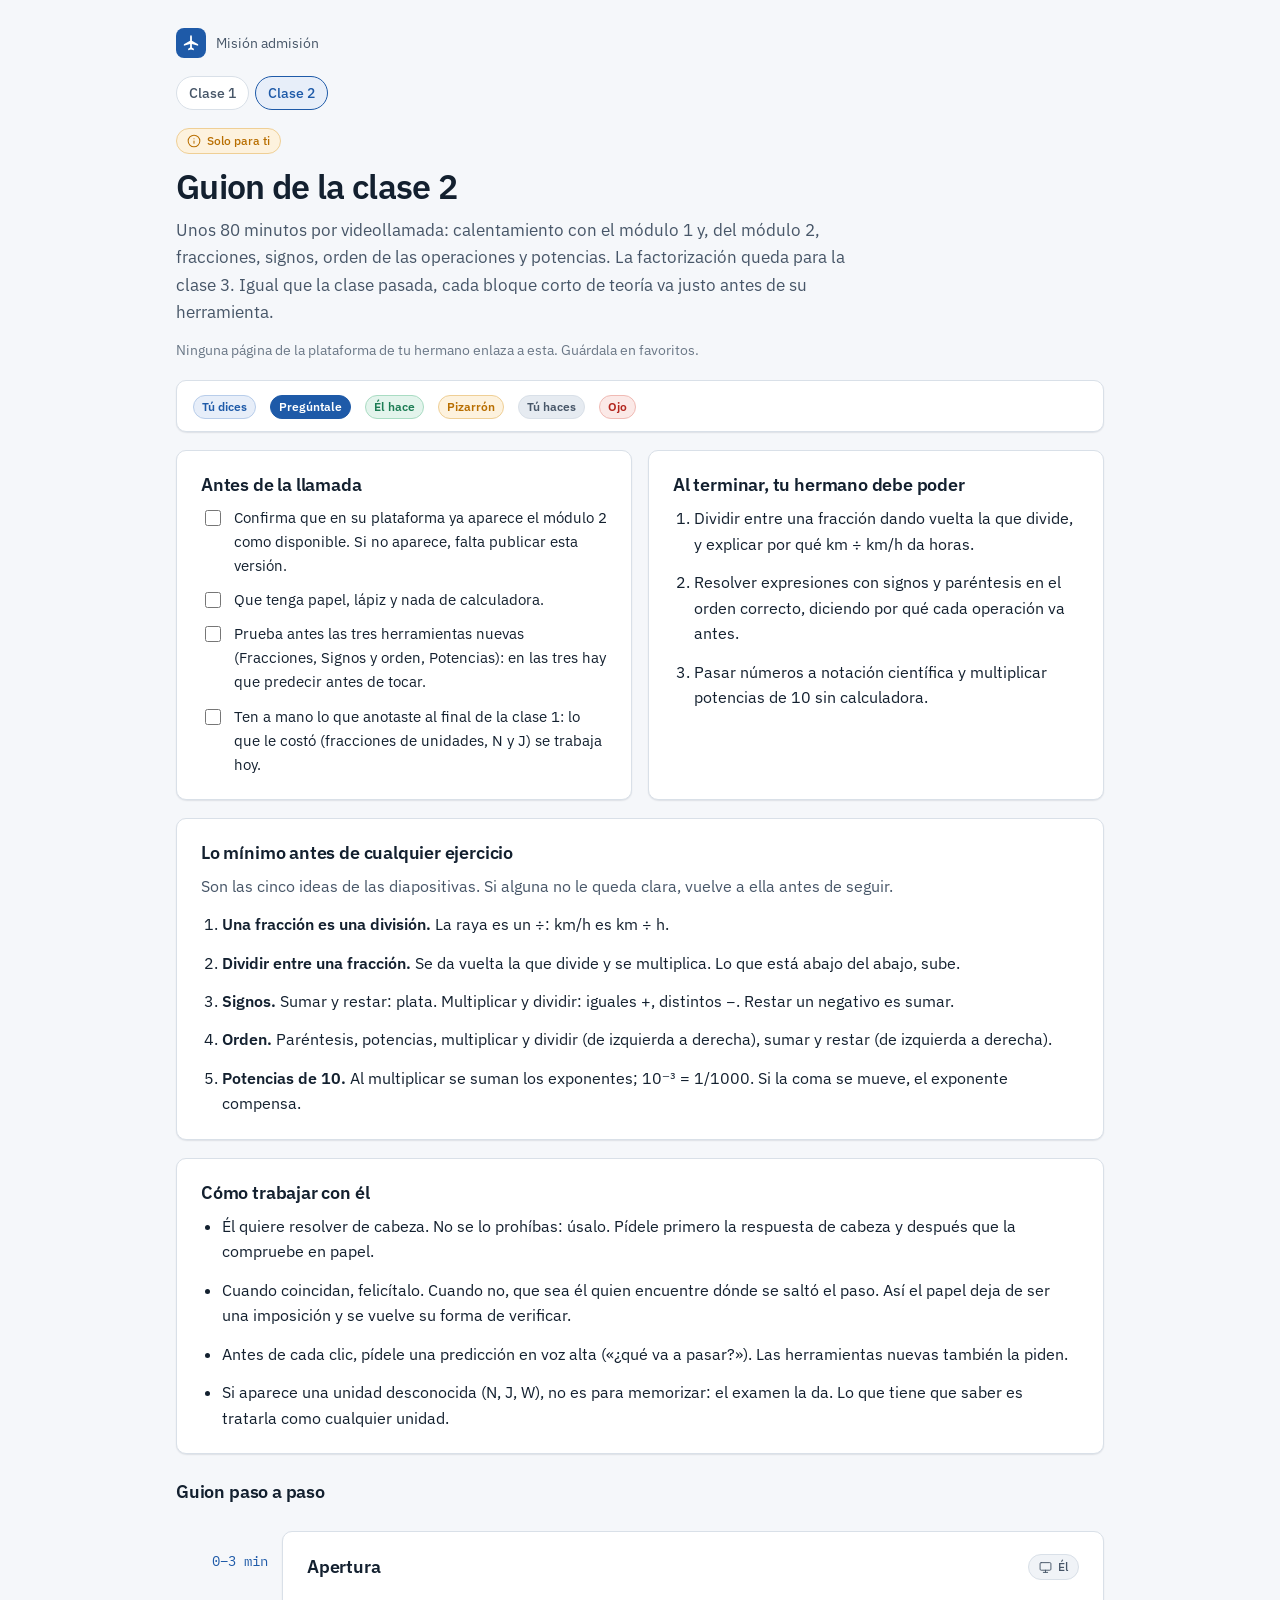
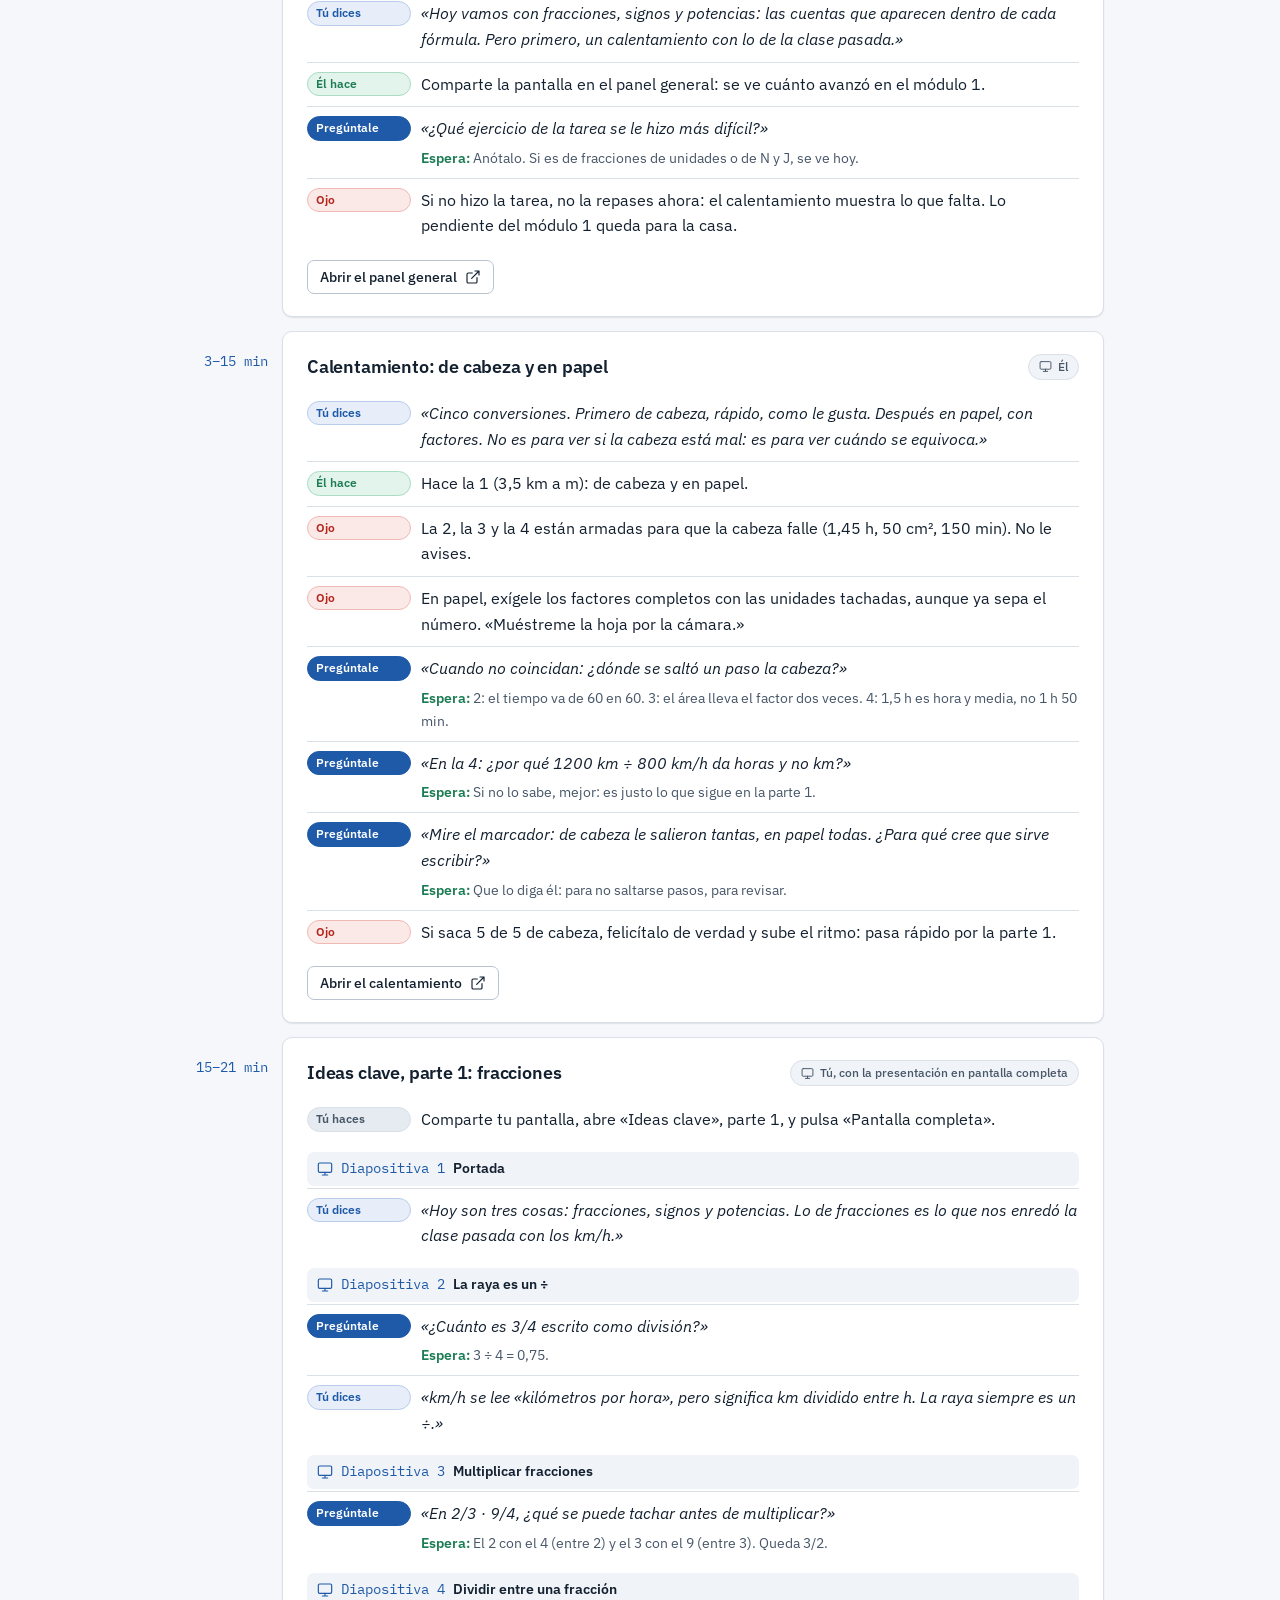
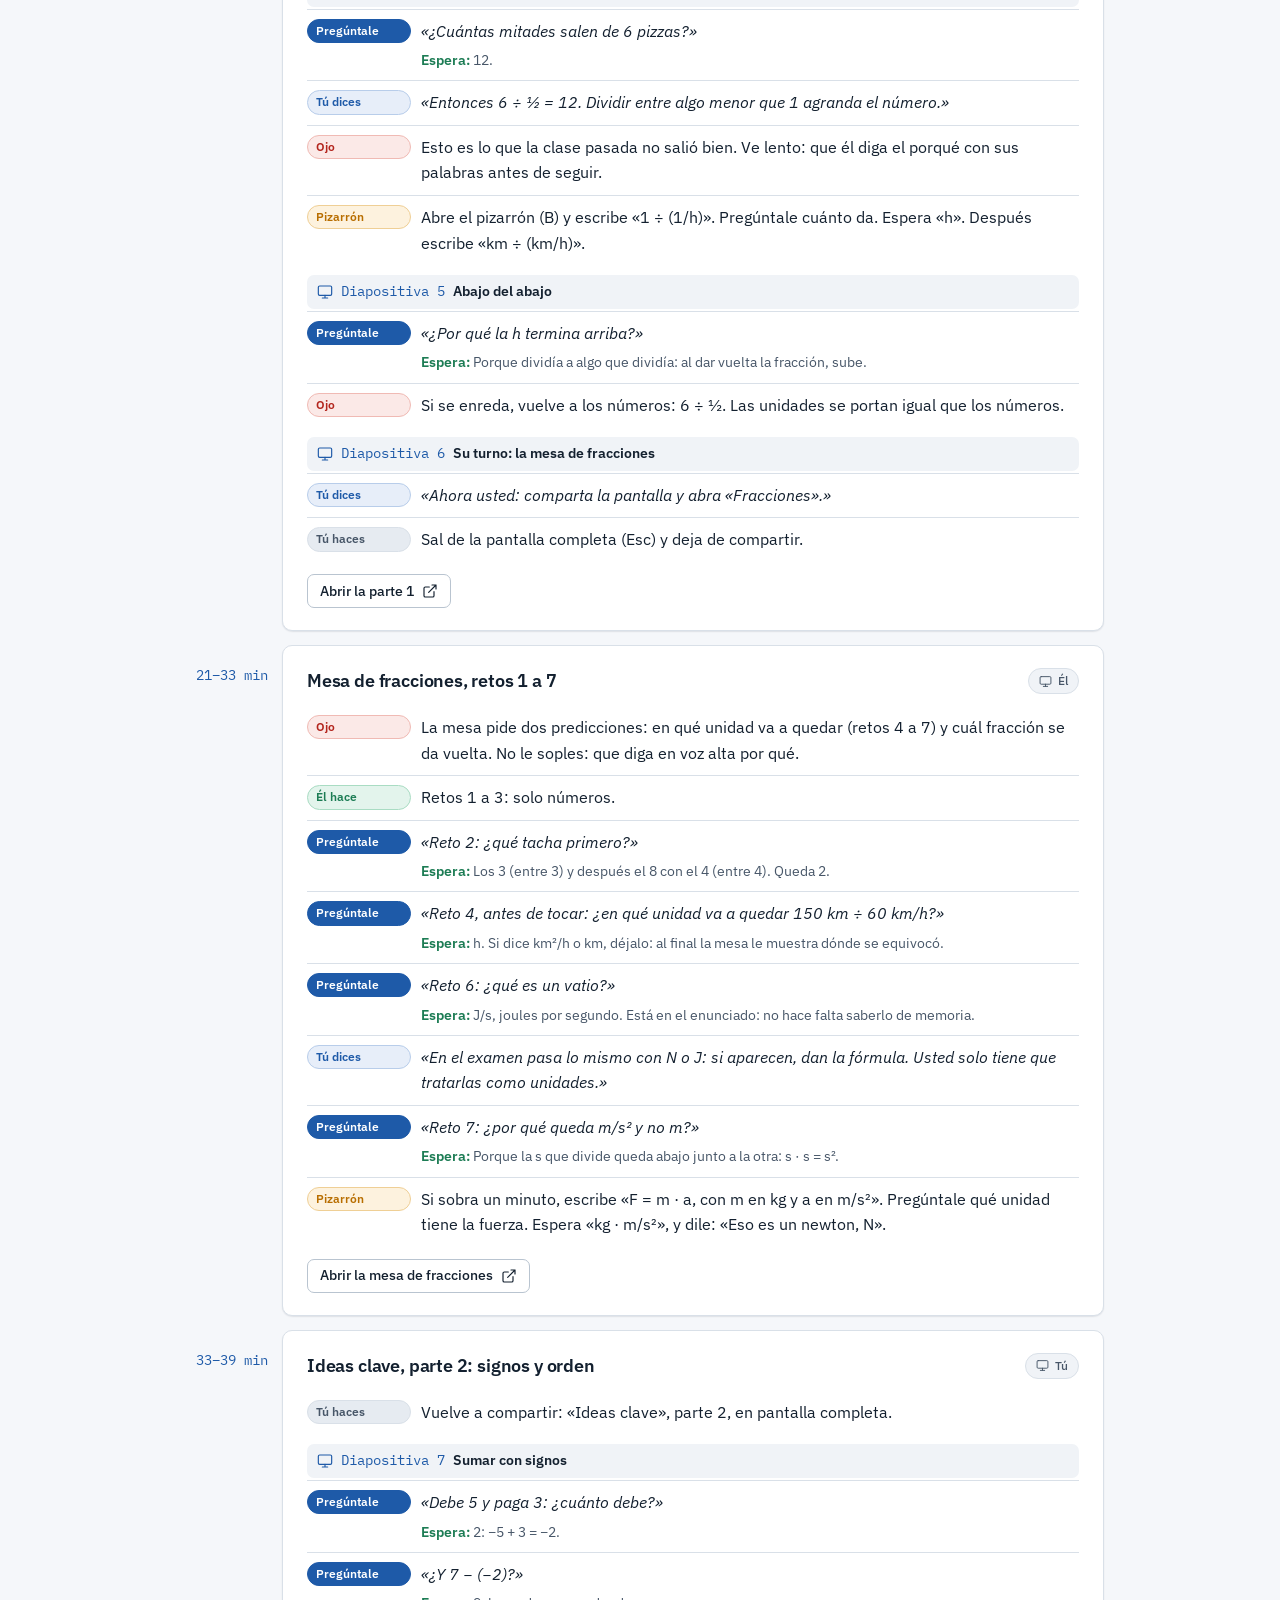
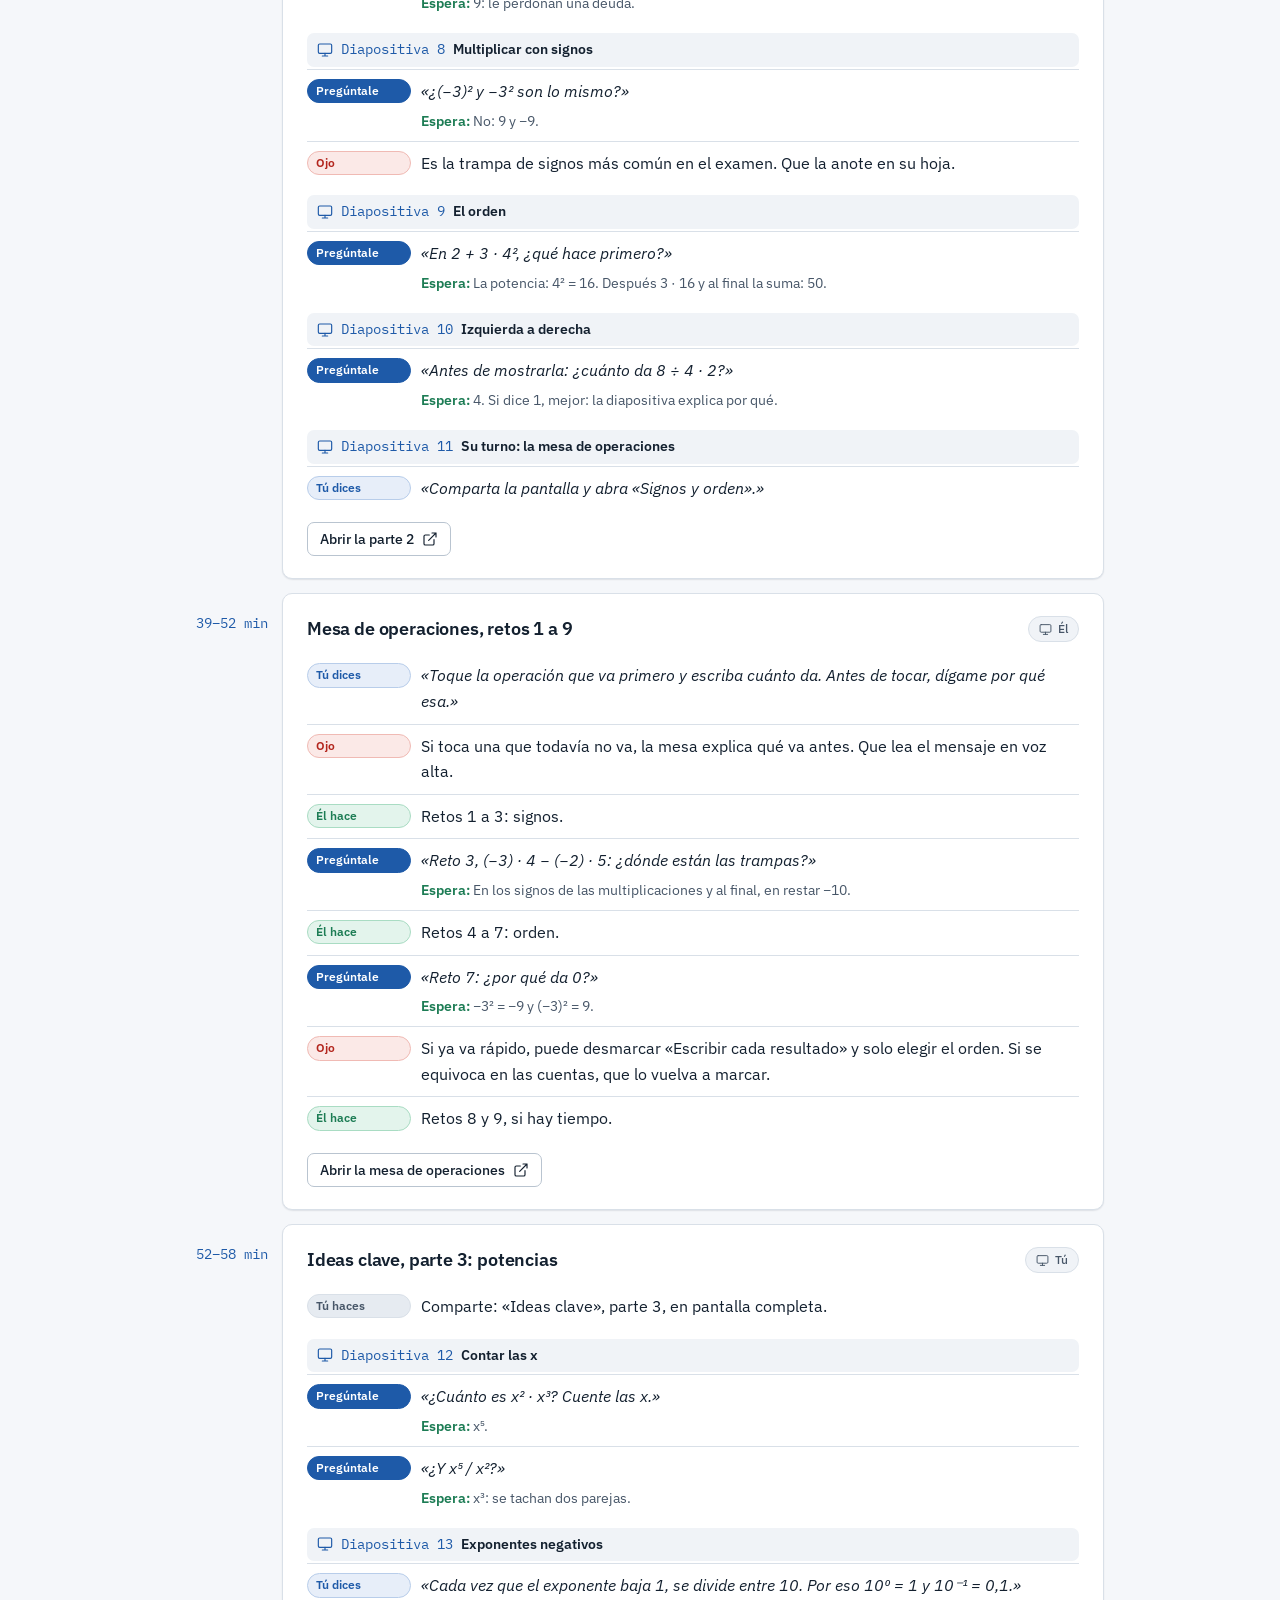
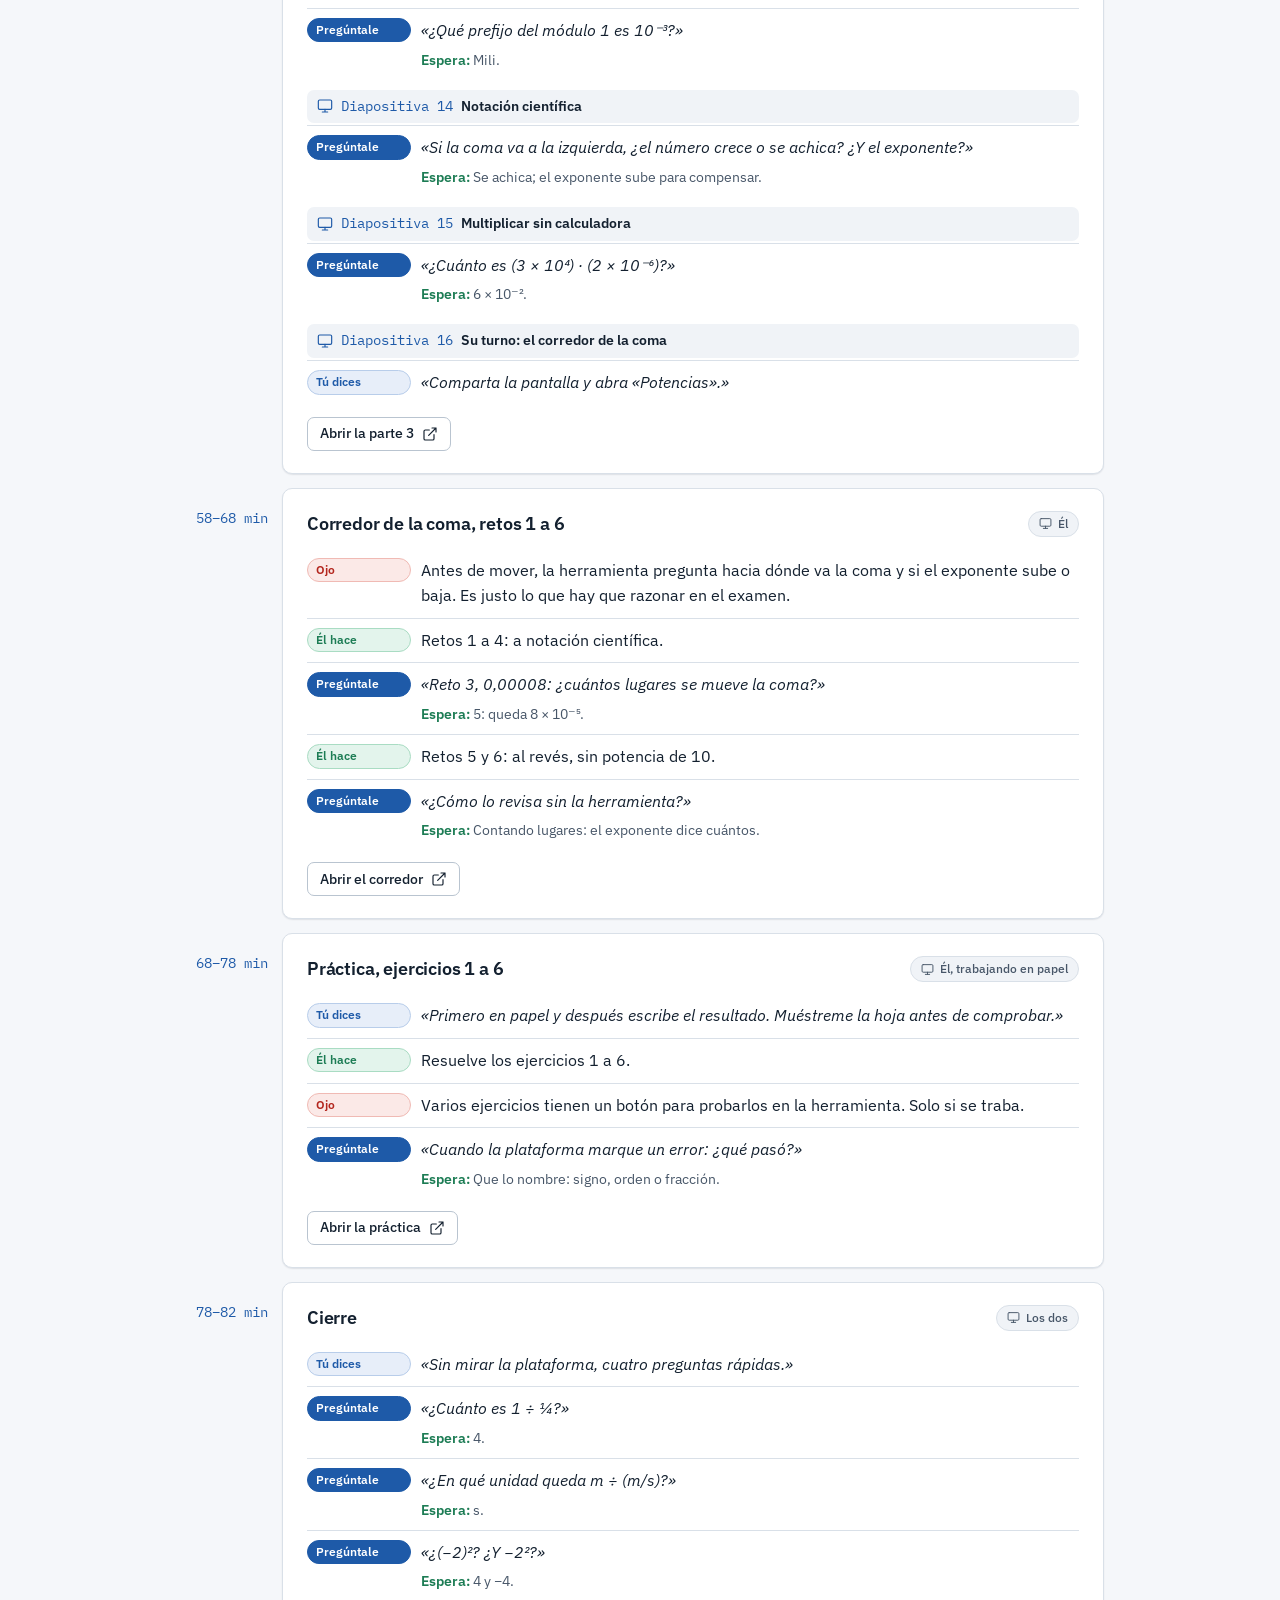
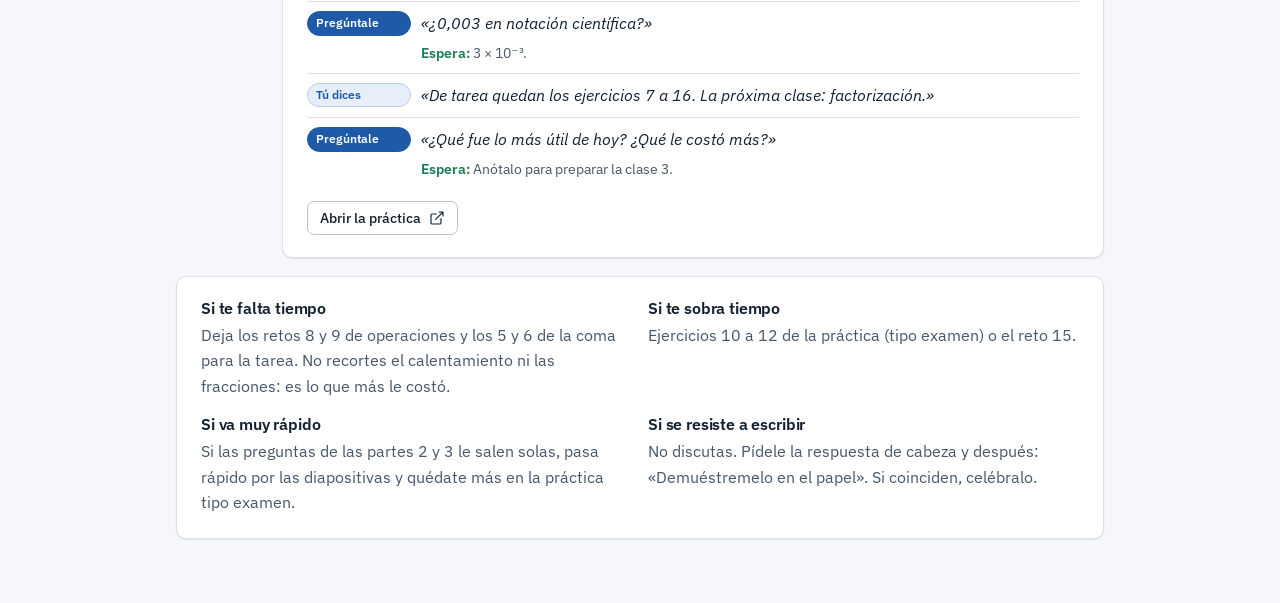
==== commit 555e2e54: "Prepara la clase 2: módulo 2 (fracciones, signos, orden y potencias) - Calentamiento del módulo 1: d" ====
--- a/tutor-q7m2.html
+++ b/tutor-q7m2.html
@@ -18,6 +18,9 @@
 <link rel="stylesheet" href="css/tutor.css">
 <script defer src="js/nucleo.js"></script>
 <script defer src="js/m1/clase.js"></script>
+<script defer src="js/m2/contenido.js"></script>
+<script defer src="js/m2/clase.js"></script>
+<script defer src="js/guia-clase2.js"></script>
 <script defer src="js/tutor.js"></script>
 </head>
 <body>
--- a/css/tutor.css
+++ b/css/tutor.css
@@ -107,3 +107,5 @@
   .gn-paso { grid-template-columns: minmax(0, 1fr); gap: 4px; }
   .gn-rol { justify-self: start; }
 }
+.guia-clases { align-self: start; justify-self: start; }
+.guia-minimo ul { margin: 0; display: grid; gap: 8px; }
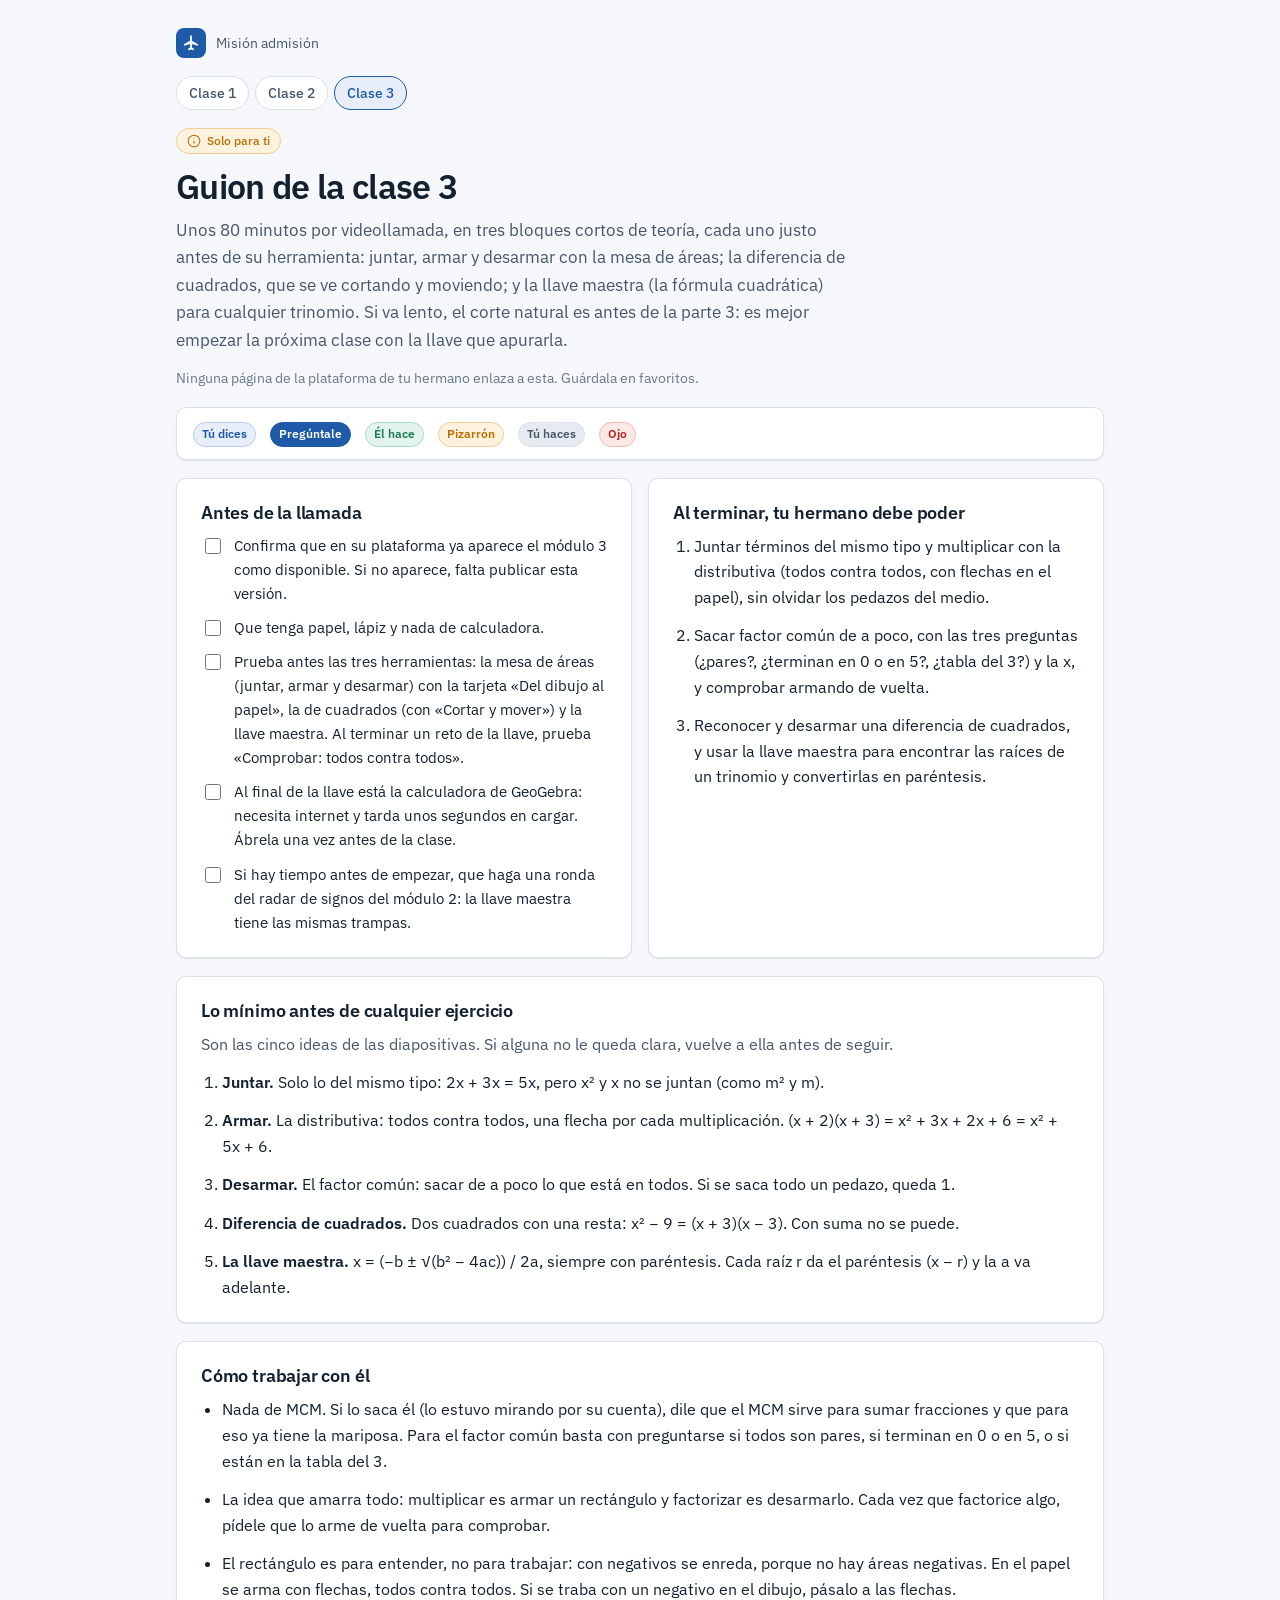
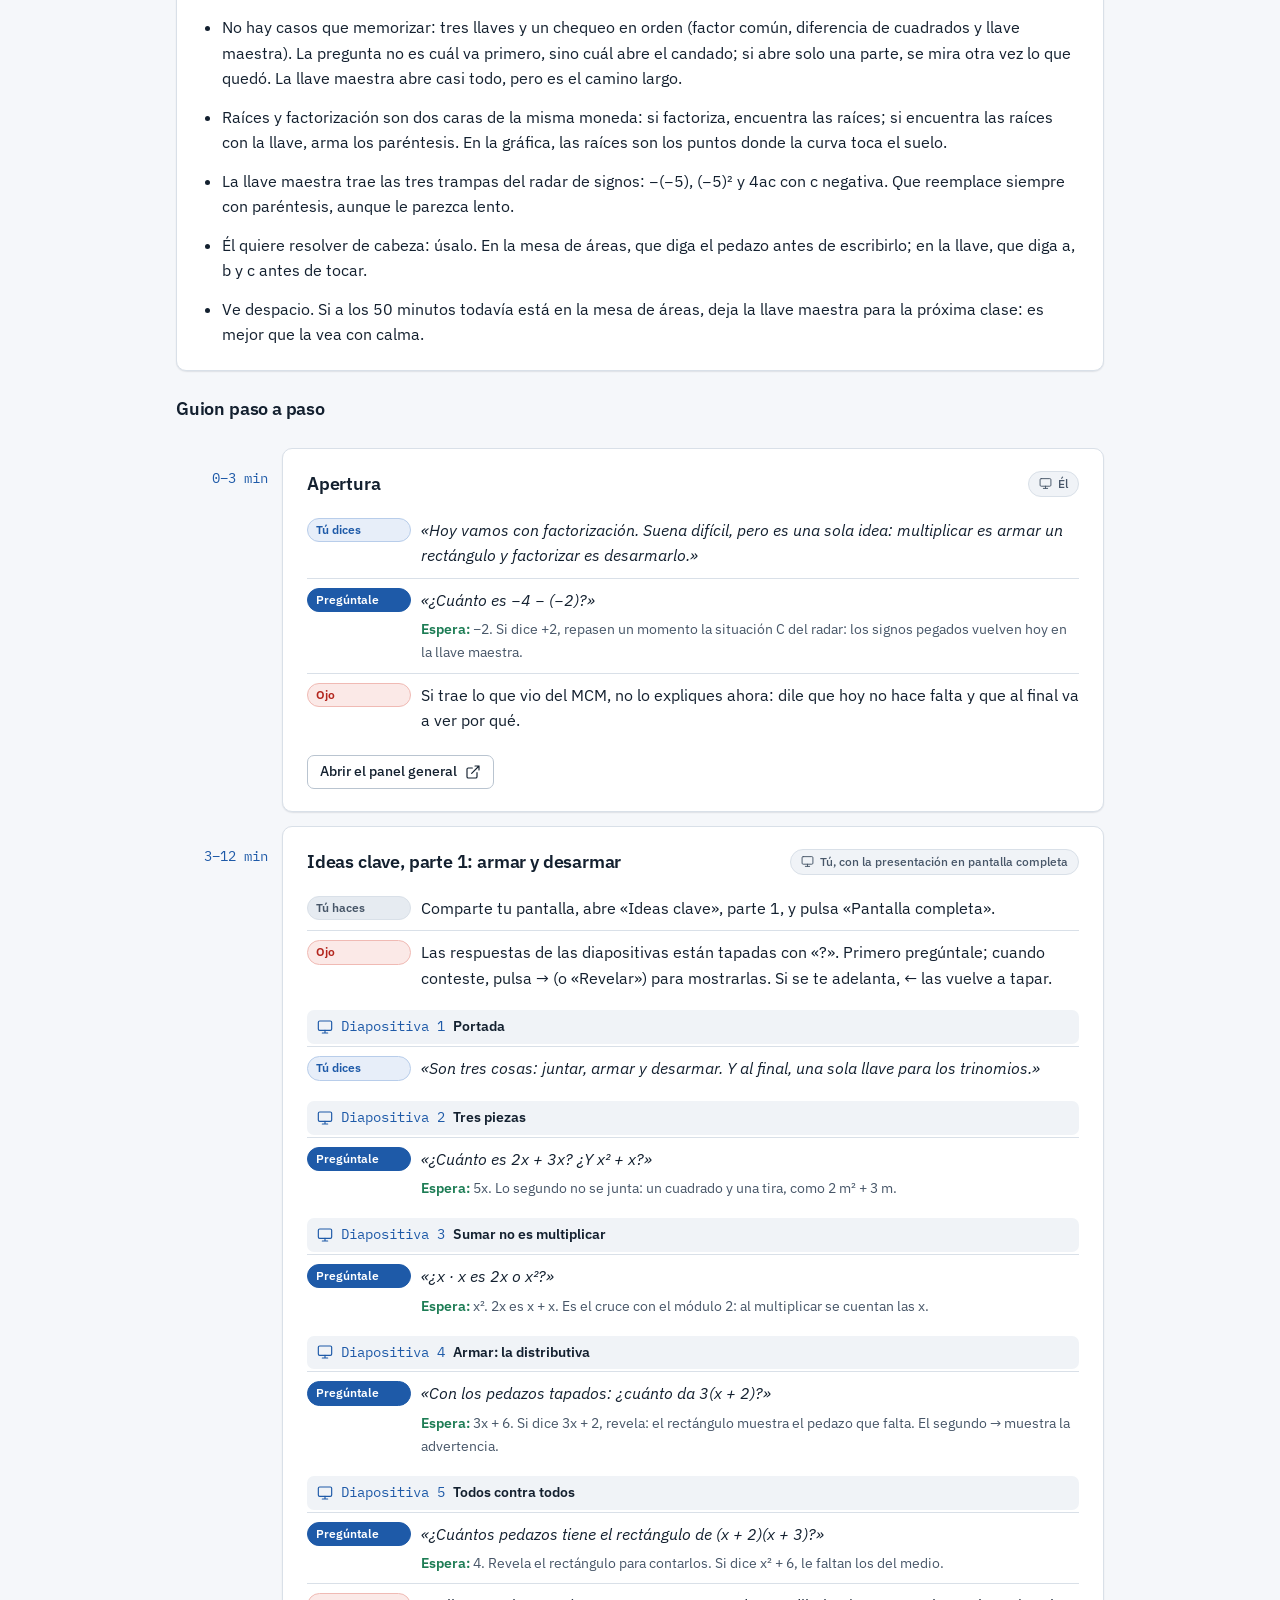
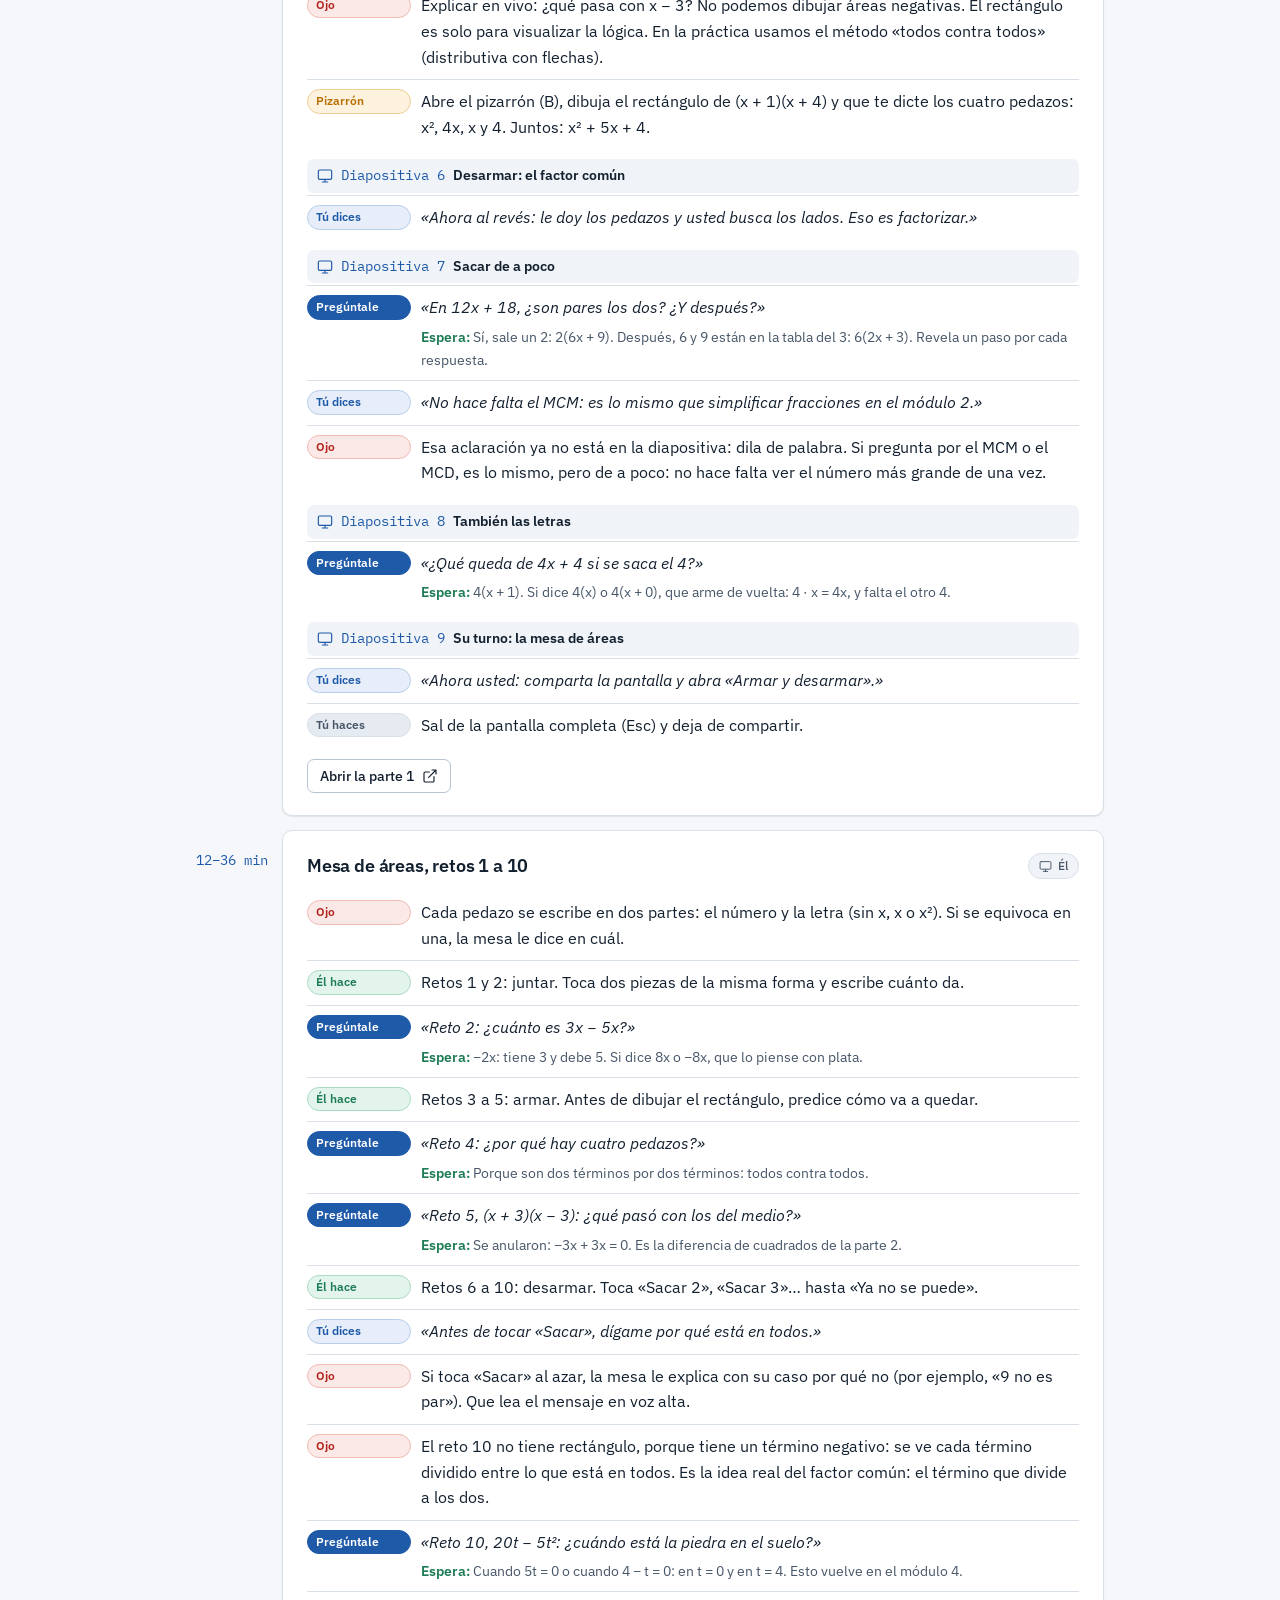
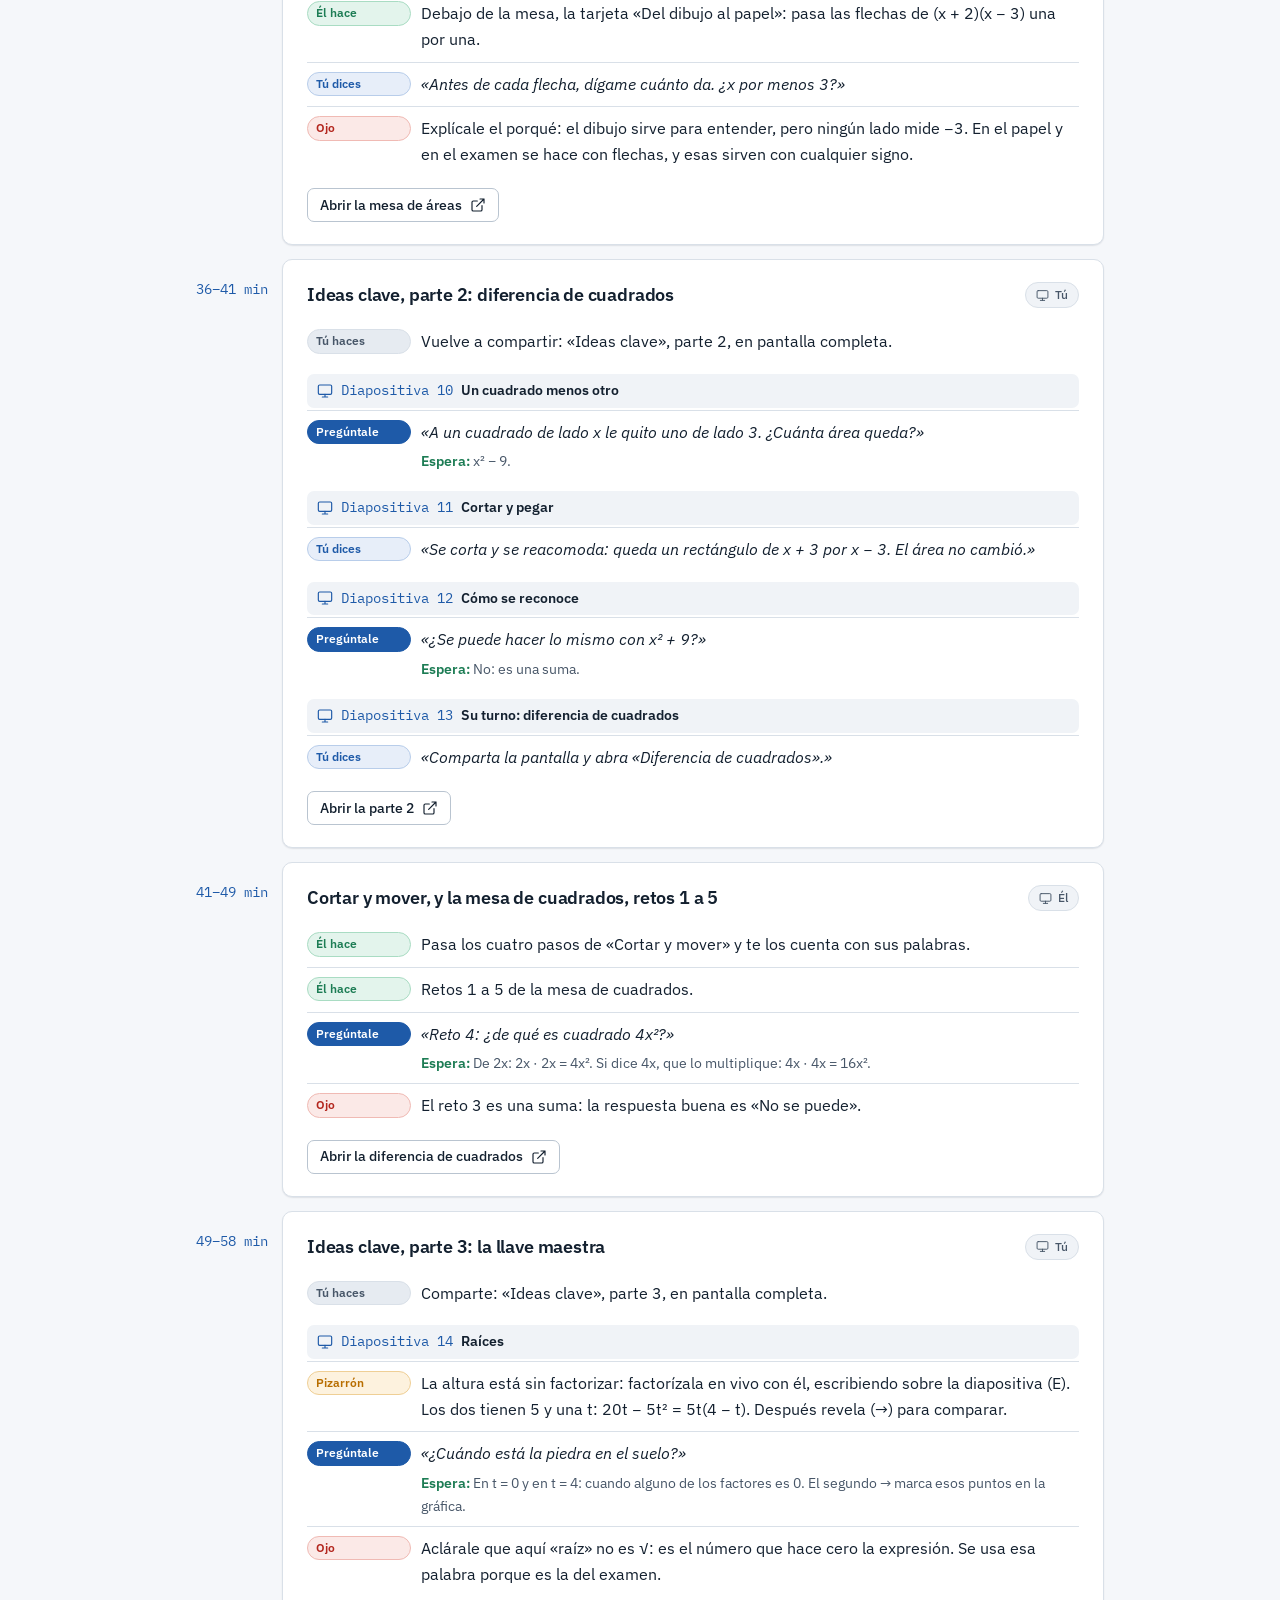
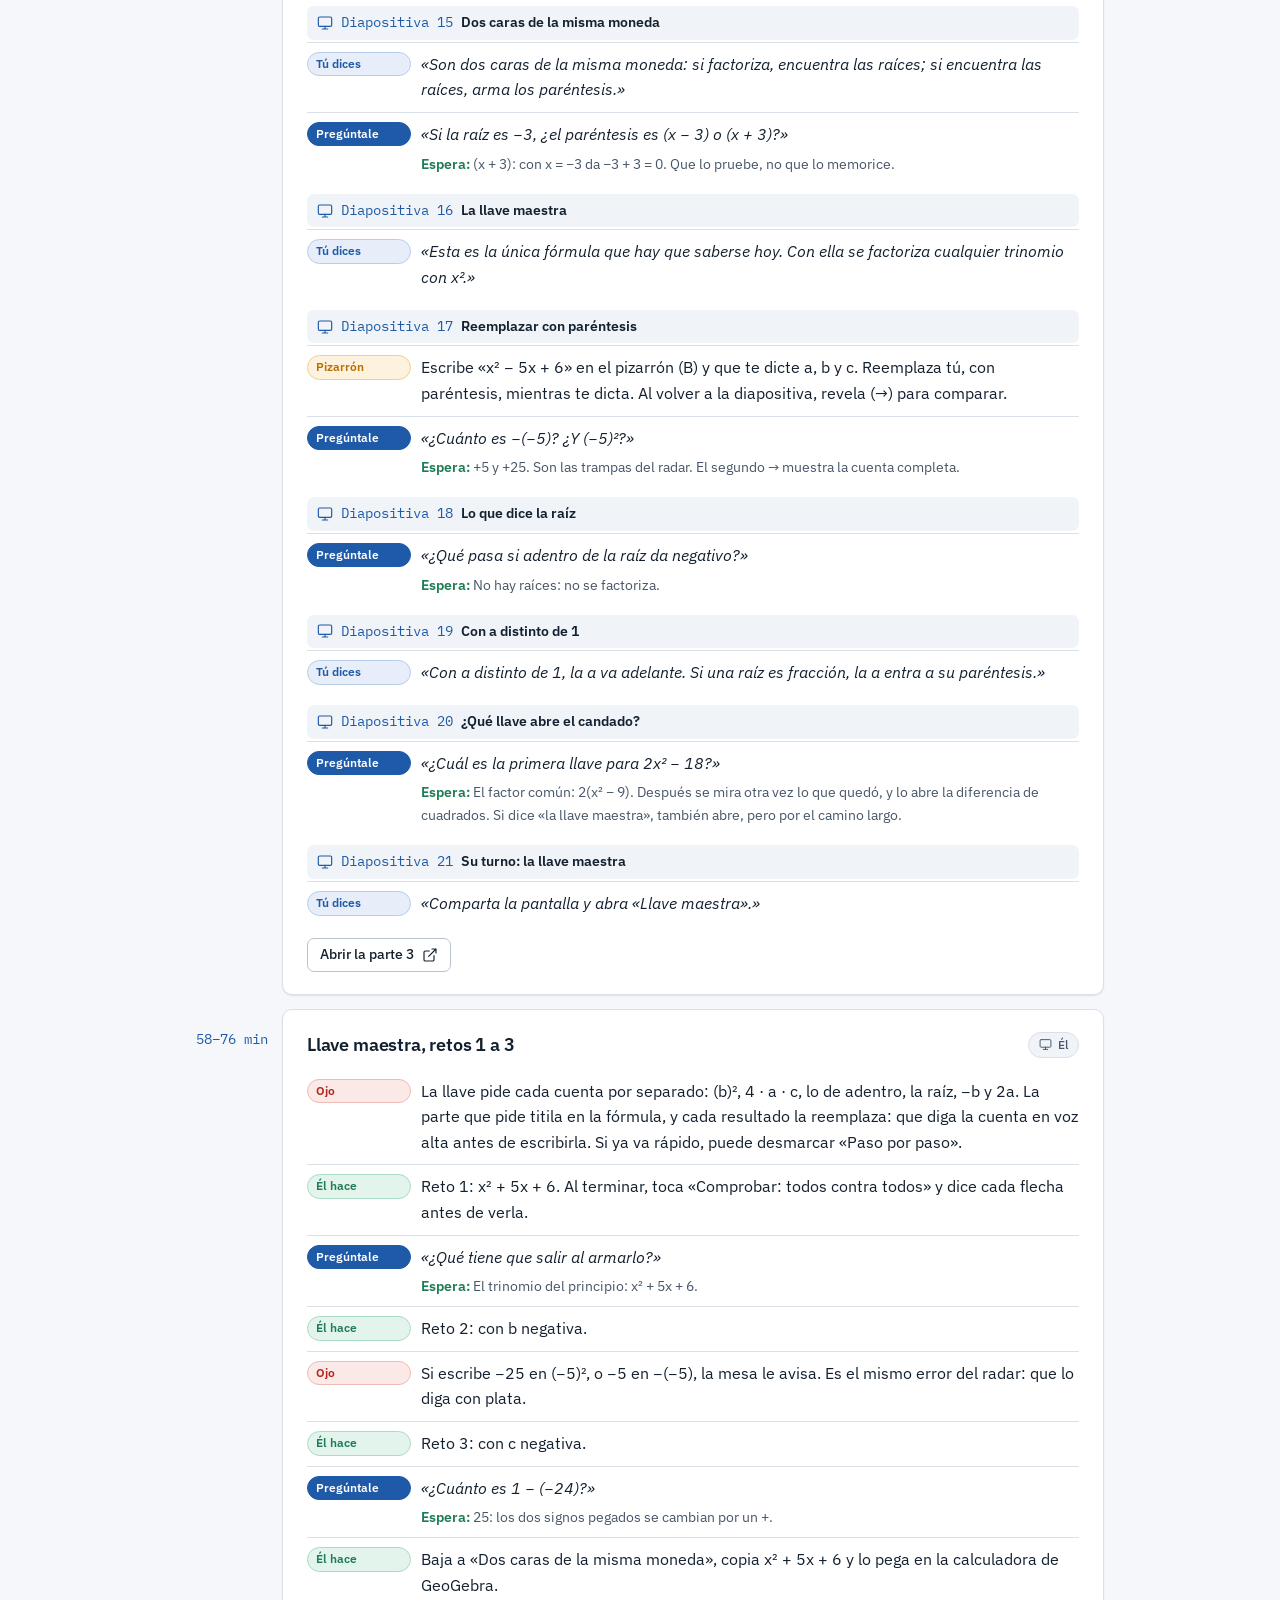
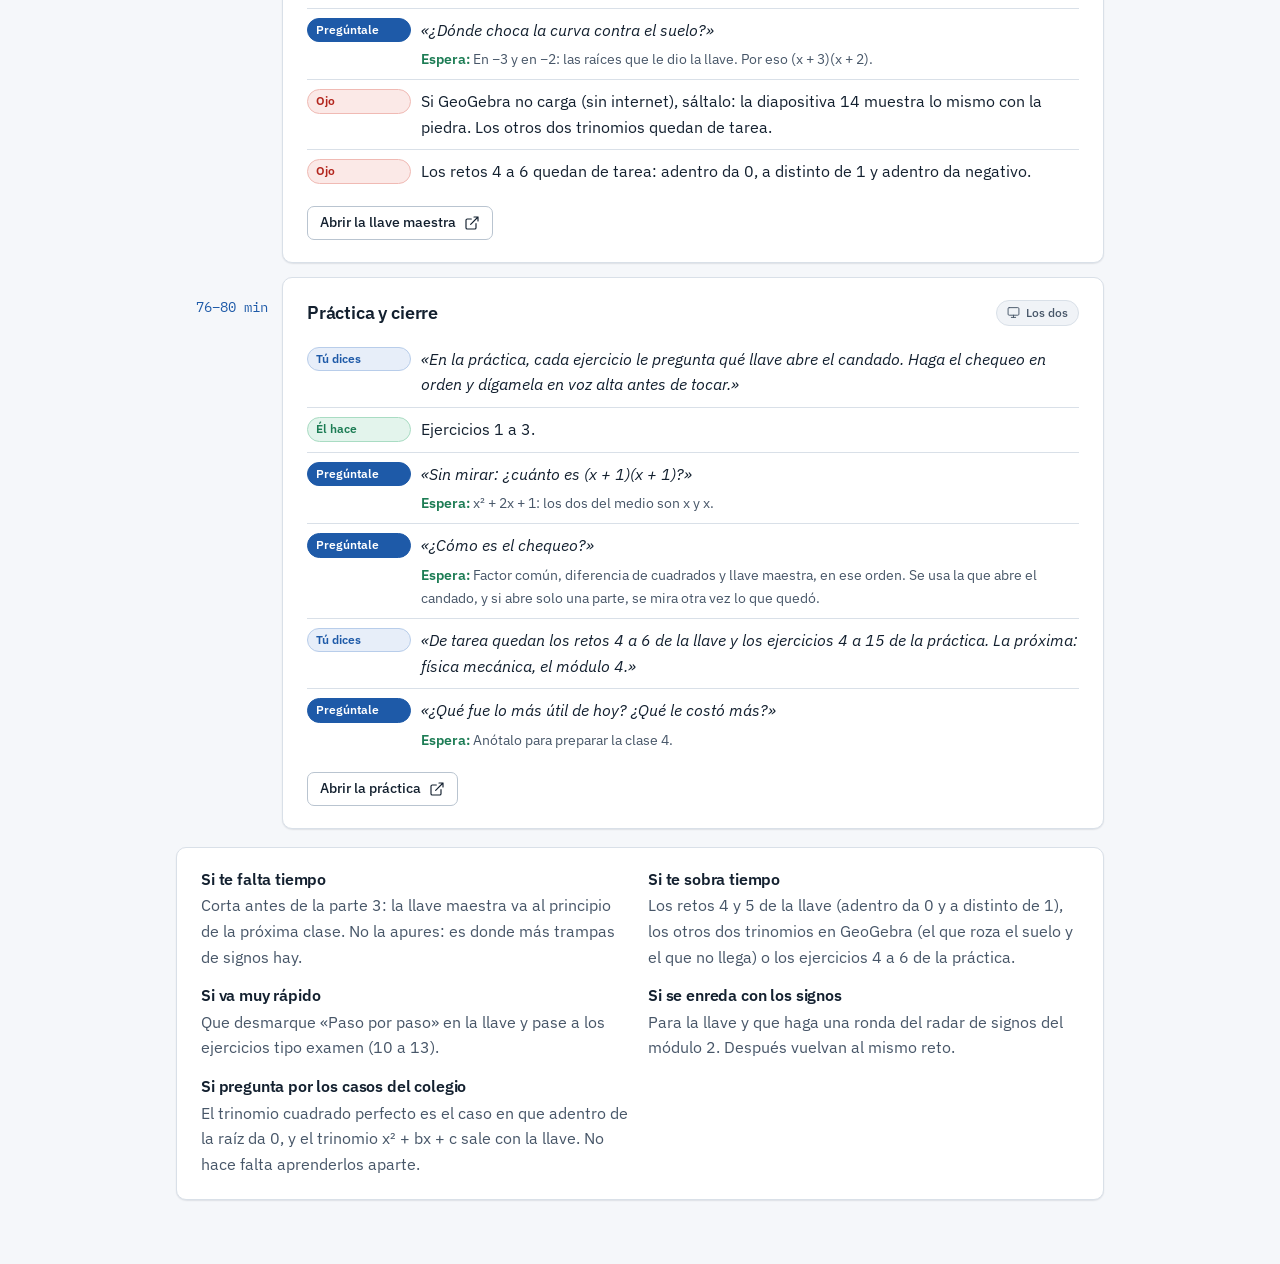
==== commit 6dbd4cb6: "Agrega el módulo 3: factorización Ideas clave en tres partes, con las respuestas tapadas hasta revel" ====
--- a/tutor-q7m2.html
+++ b/tutor-q7m2.html
@@ -21,6 +21,9 @@
 <script defer src="js/m2/contenido.js"></script>
 <script defer src="js/m2/clase.js"></script>
 <script defer src="js/guia-clase2.js"></script>
+<script defer src="js/m3/contenido.js"></script>
+<script defer src="js/m3/clase.js"></script>
+<script defer src="js/guia-clase3.js"></script>
 <script defer src="js/tutor.js"></script>
 </head>
 <body>
--- a/css/base.css
+++ b/css/base.css
@@ -29,6 +29,11 @@
   --ambar: #b86e00;
   --ambar-suave: #fdf2de;
   --ambar-borde: #efcf95;
+
+  /* Violeta: los números en el módulo 3 (c en la llave maestra) */
+  --violeta: #6c3fb0;
+  --violeta-suave: #f2ecfa;
+  --violeta-borde: #d5c3ee;
 
   /* Estados */
   --exito: #1c7c54;
@@ -79,6 +84,9 @@
     --ambar: #f0b54a;
     --ambar-suave: #33270f;
     --ambar-borde: #6b5222;
+    --violeta: #c3a2f2;
+    --violeta-suave: #251c35;
+    --violeta-borde: #4b3a69;
     --exito: #5bc796;
     --exito-suave: #12291f;
     --exito-borde: #275c43;
@@ -110,6 +118,9 @@
   --ambar: #f0b54a;
   --ambar-suave: #33270f;
   --ambar-borde: #6b5222;
+  --violeta: #c3a2f2;
+  --violeta-suave: #251c35;
+  --violeta-borde: #4b3a69;
   --exito: #5bc796;
   --exito-suave: #12291f;
   --exito-borde: #275c43;
@@ -205,6 +216,13 @@
 }
 .fr > .fr-n, .fr > .fr-d { display: flex; align-items: center; justify-content: center; gap: 0.25em; padding: 0.08em 0.3em; white-space: nowrap; }
 .fr > .fr-d { border-top: 1.5px solid currentColor; }
+/* Una fracción encima de otra: la raya del medio, más larga y más gruesa */
+.fr-doble > .fr-n, .fr-doble > .fr-d { padding: 0.12em 0.35em; }
+.fr-doble > .fr-d { border-top-width: 2.5px; }
+.pega { display: inline-flex; align-items: center; }
+/* Extremos (arriba) y medios (abajo), cada uno con su color */
+.ext, .ext .num, .ext .un { color: var(--primario); font-weight: 600; }
+.med, .med .num, .med .un { color: var(--ambar); font-weight: 600; }
 .par { font-family: var(--f-texto); font-style: normal; font-weight: 300; font-size: 1.15em; color: var(--texto-2); }
 .mt sup.exp { font-family: var(--f-texto); font-style: normal; font-size: 0.68em; margin-left: -0.15em; align-self: flex-start; }
 .raiz { display: inline-flex; align-items: stretch; vertical-align: middle; }
--- a/css/componentes.css
+++ b/css/componentes.css
@@ -227,6 +227,9 @@
   .pestana { flex: 1 1 0; min-width: 0; padding: 9px 6px; gap: 6px; font-size: 0.88rem; }
   .pt-largo { display: none; }
   .pt-corto { display: inline; }
+  /* Seis pestañas no caben en una fila: dos filas de tres */
+  .pestanas:has(> .pestana:nth-child(6)) { flex-wrap: wrap; }
+  .pestanas:has(> .pestana:nth-child(6)) > .pestana { flex: 1 1 30%; }
 }
 
 /* ---------- Panel general (inicio) ---------- */
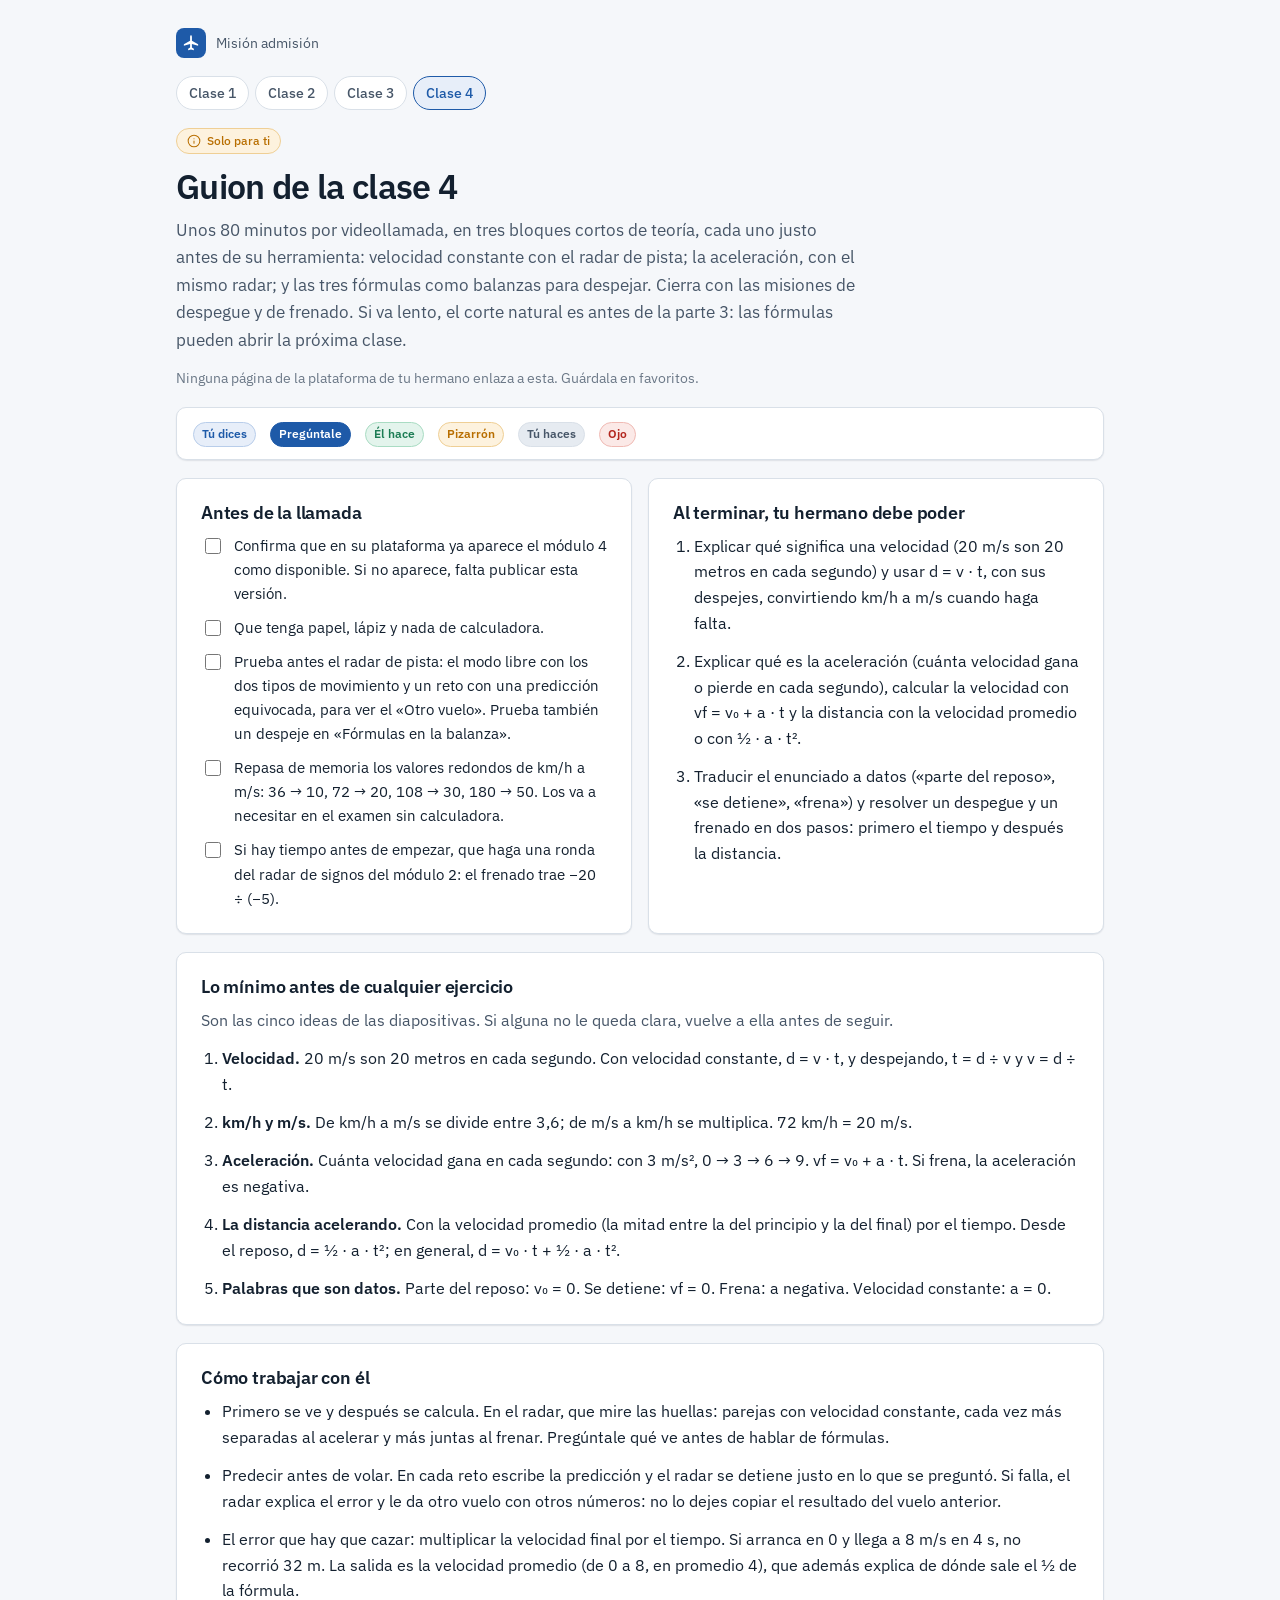
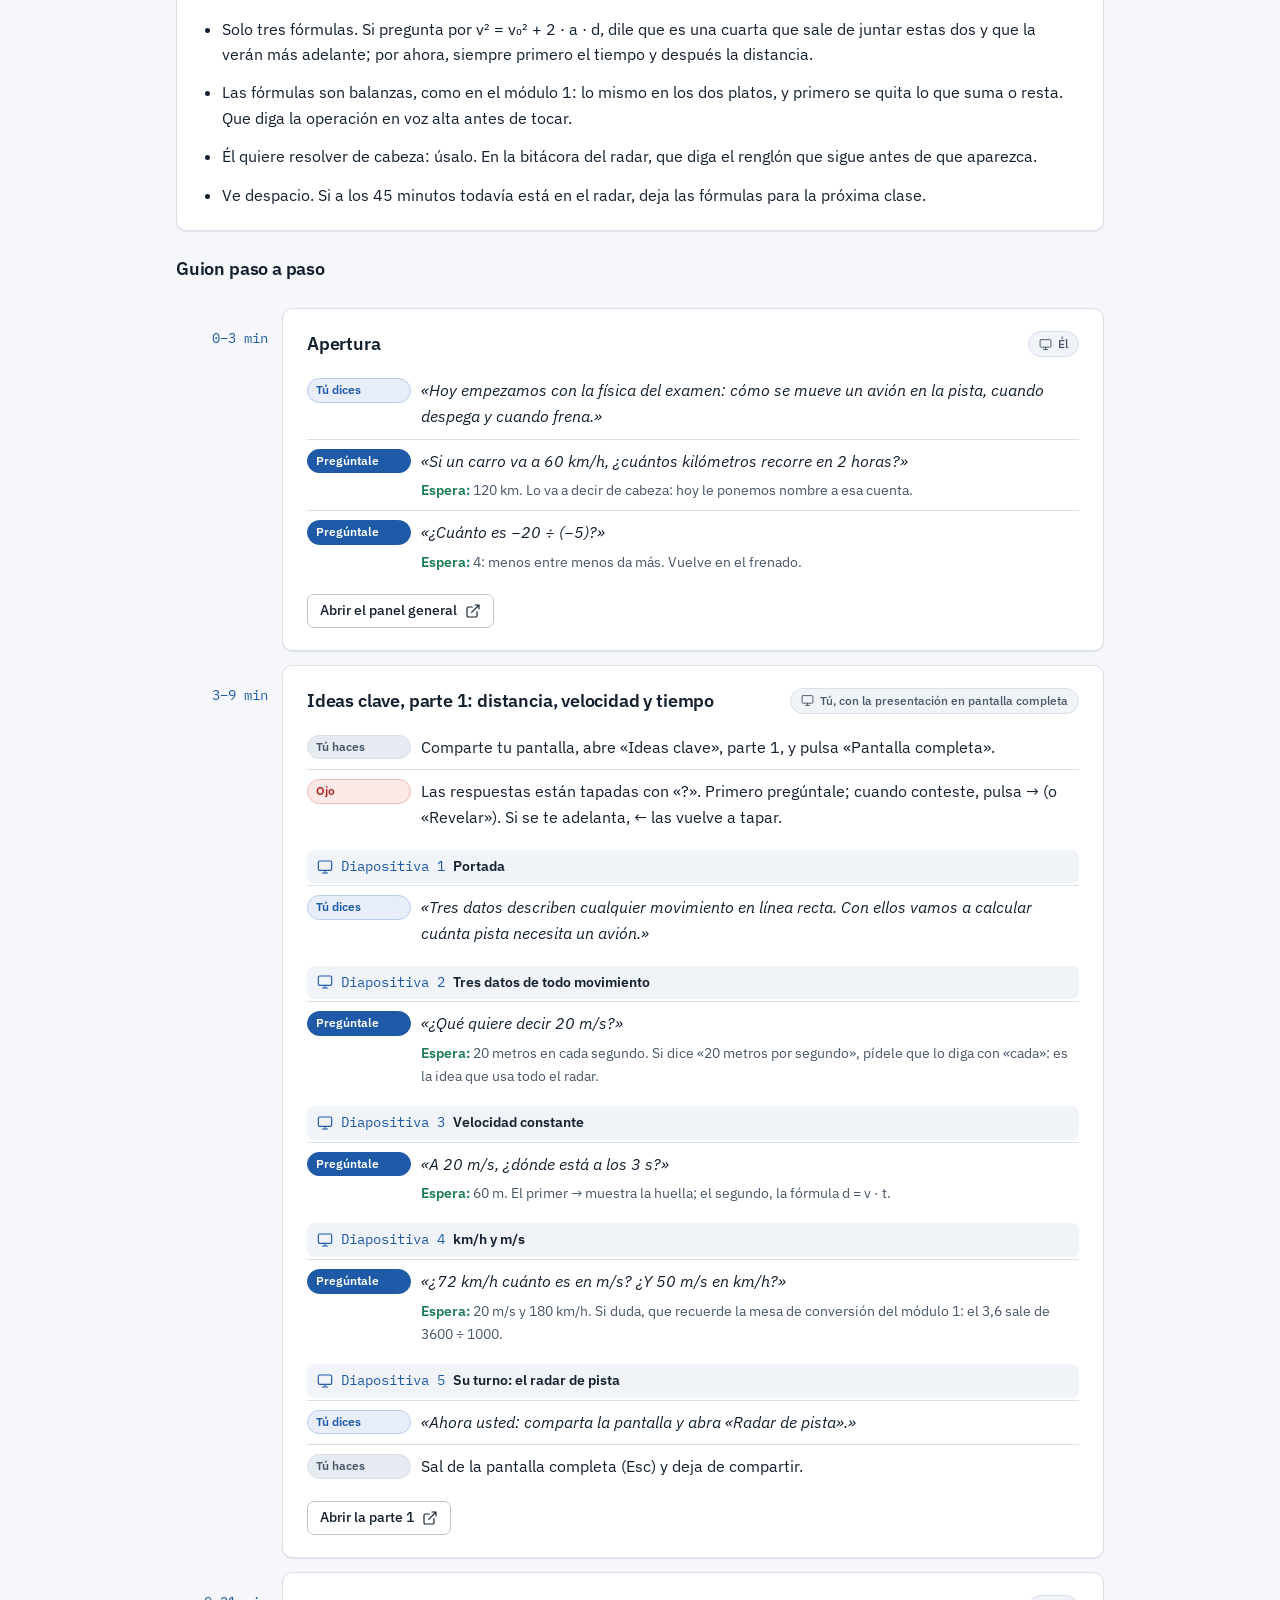
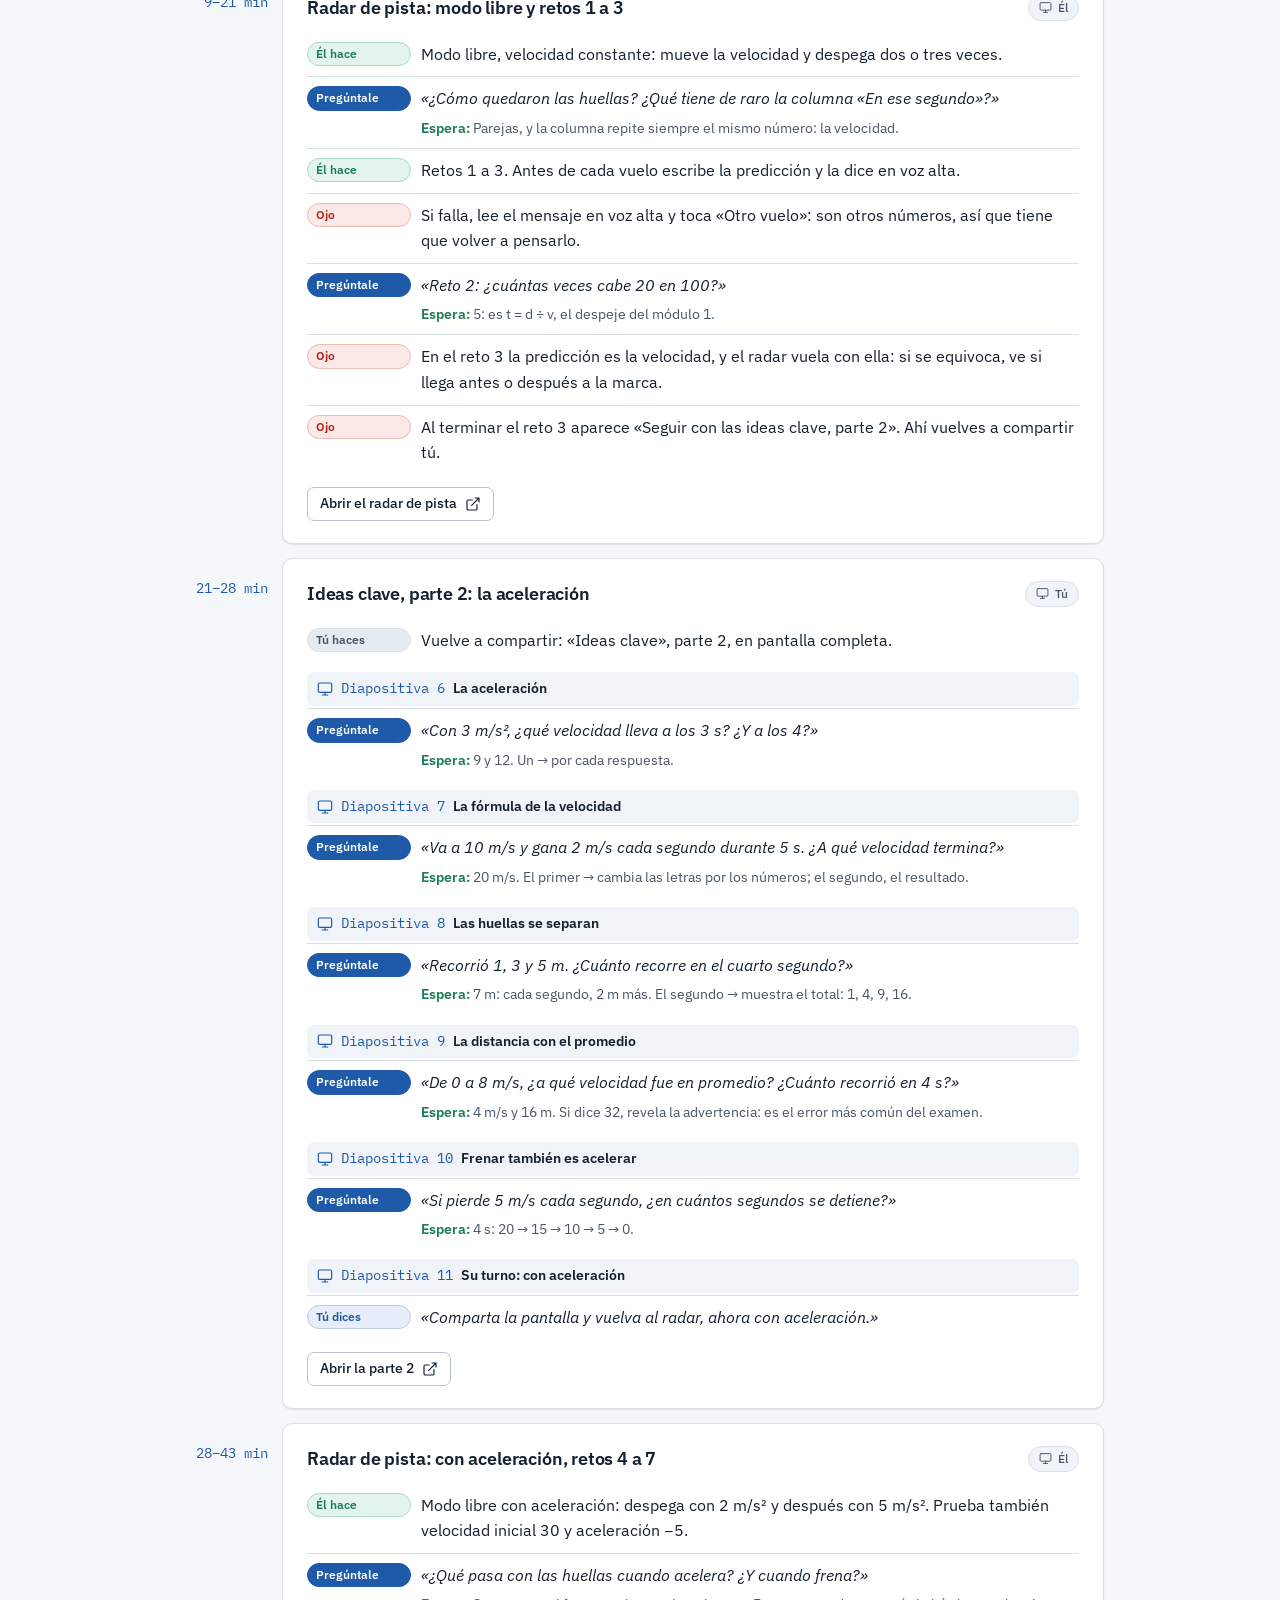
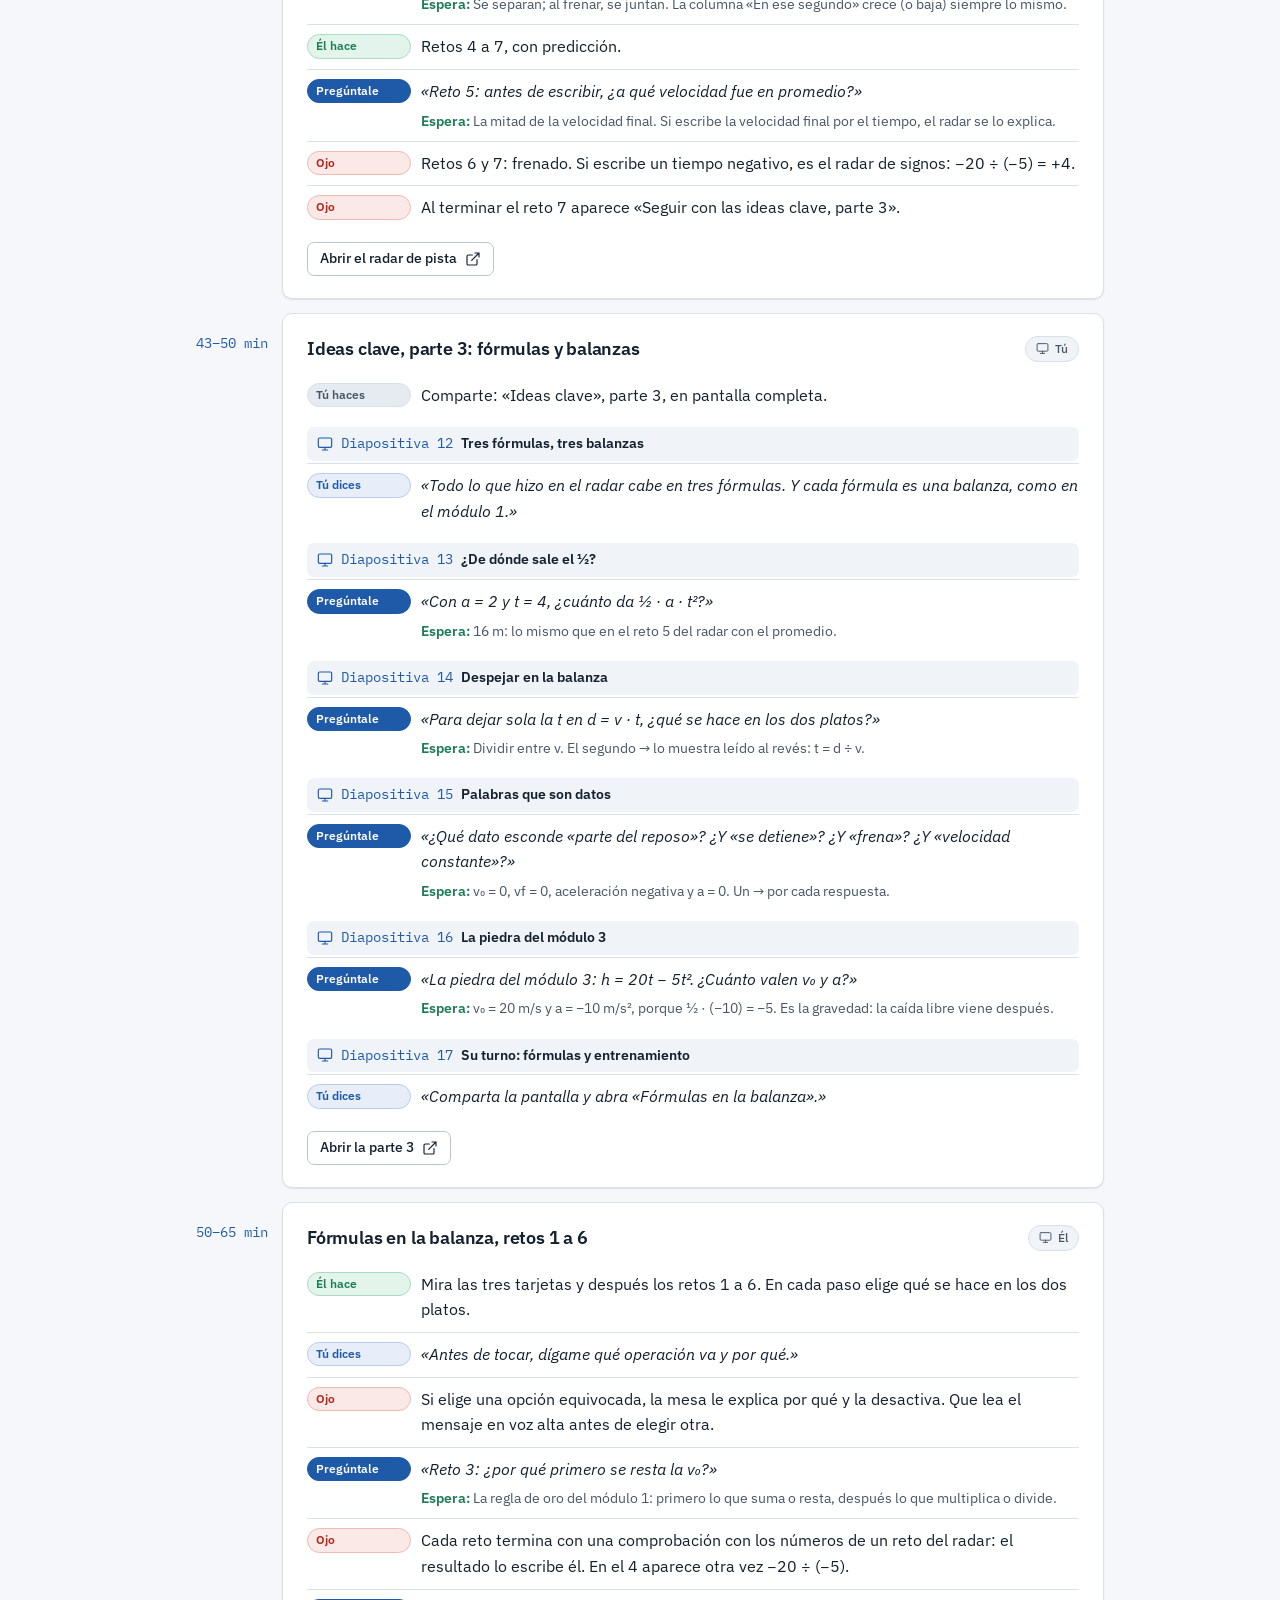
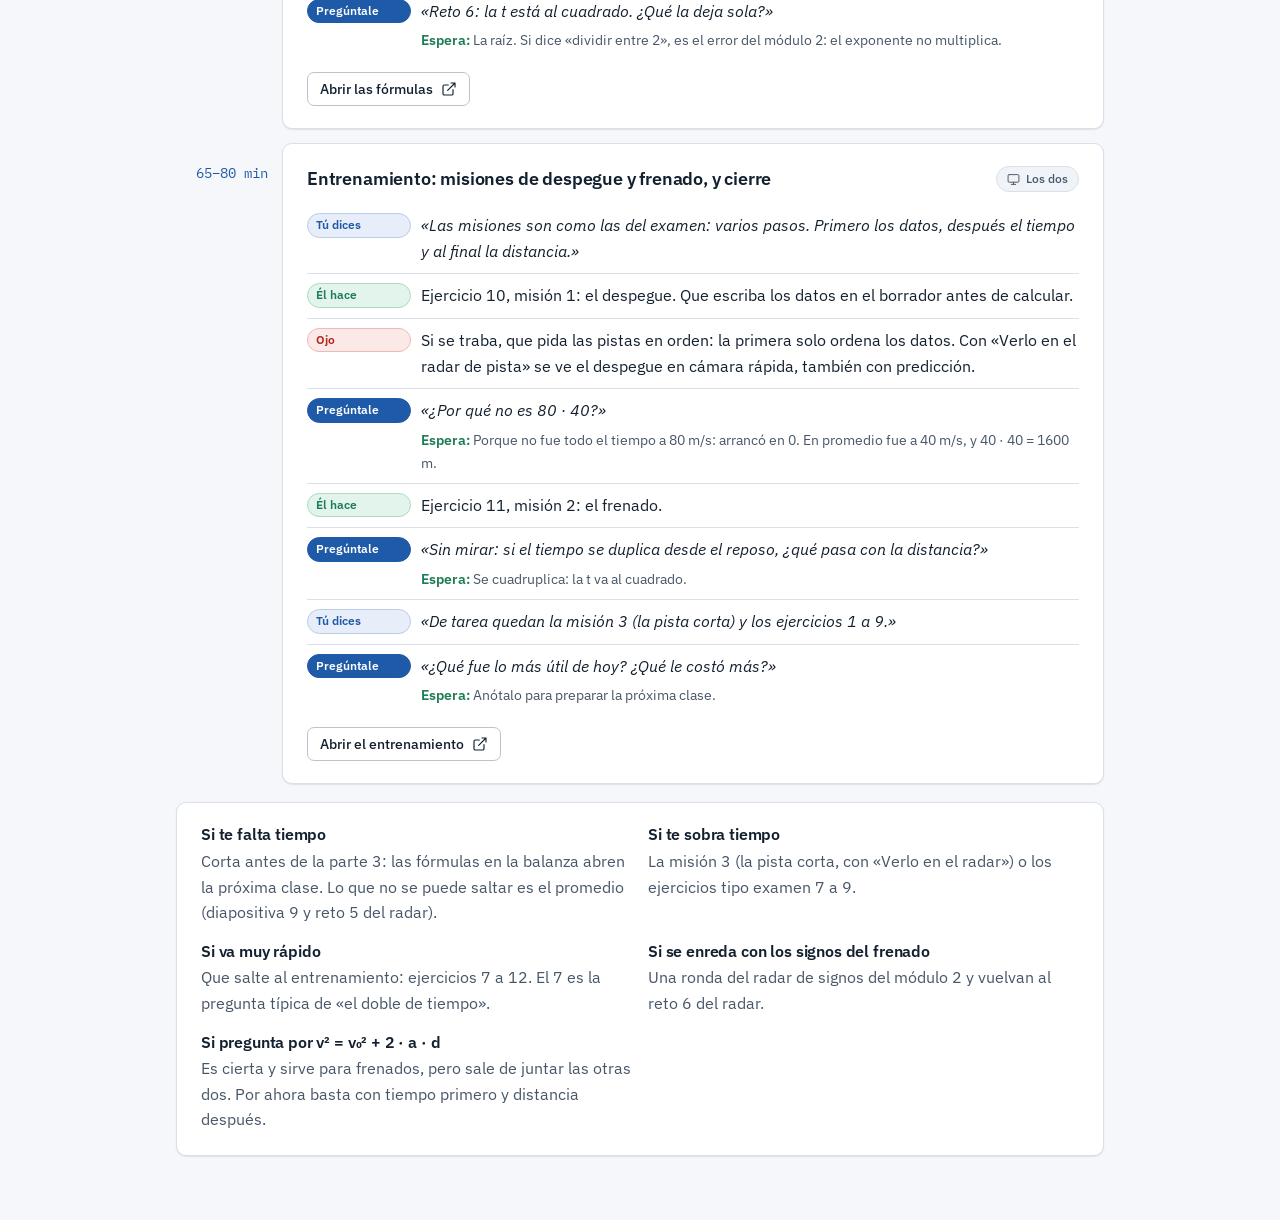
==== commit cfd23b96: "Agrega el módulo 4: física mecánica I, cinemática Radar de pista con modo libre (velocidad constante" ====
--- a/tutor-q7m2.html
+++ b/tutor-q7m2.html
@@ -24,6 +24,9 @@
 <script defer src="js/m3/contenido.js"></script>
 <script defer src="js/m3/clase.js"></script>
 <script defer src="js/guia-clase3.js"></script>
+<script defer src="js/m4/contenido.js"></script>
+<script defer src="js/m4/clase.js"></script>
+<script defer src="js/guia-clase4.js"></script>
 <script defer src="js/tutor.js"></script>
 </head>
 <body>
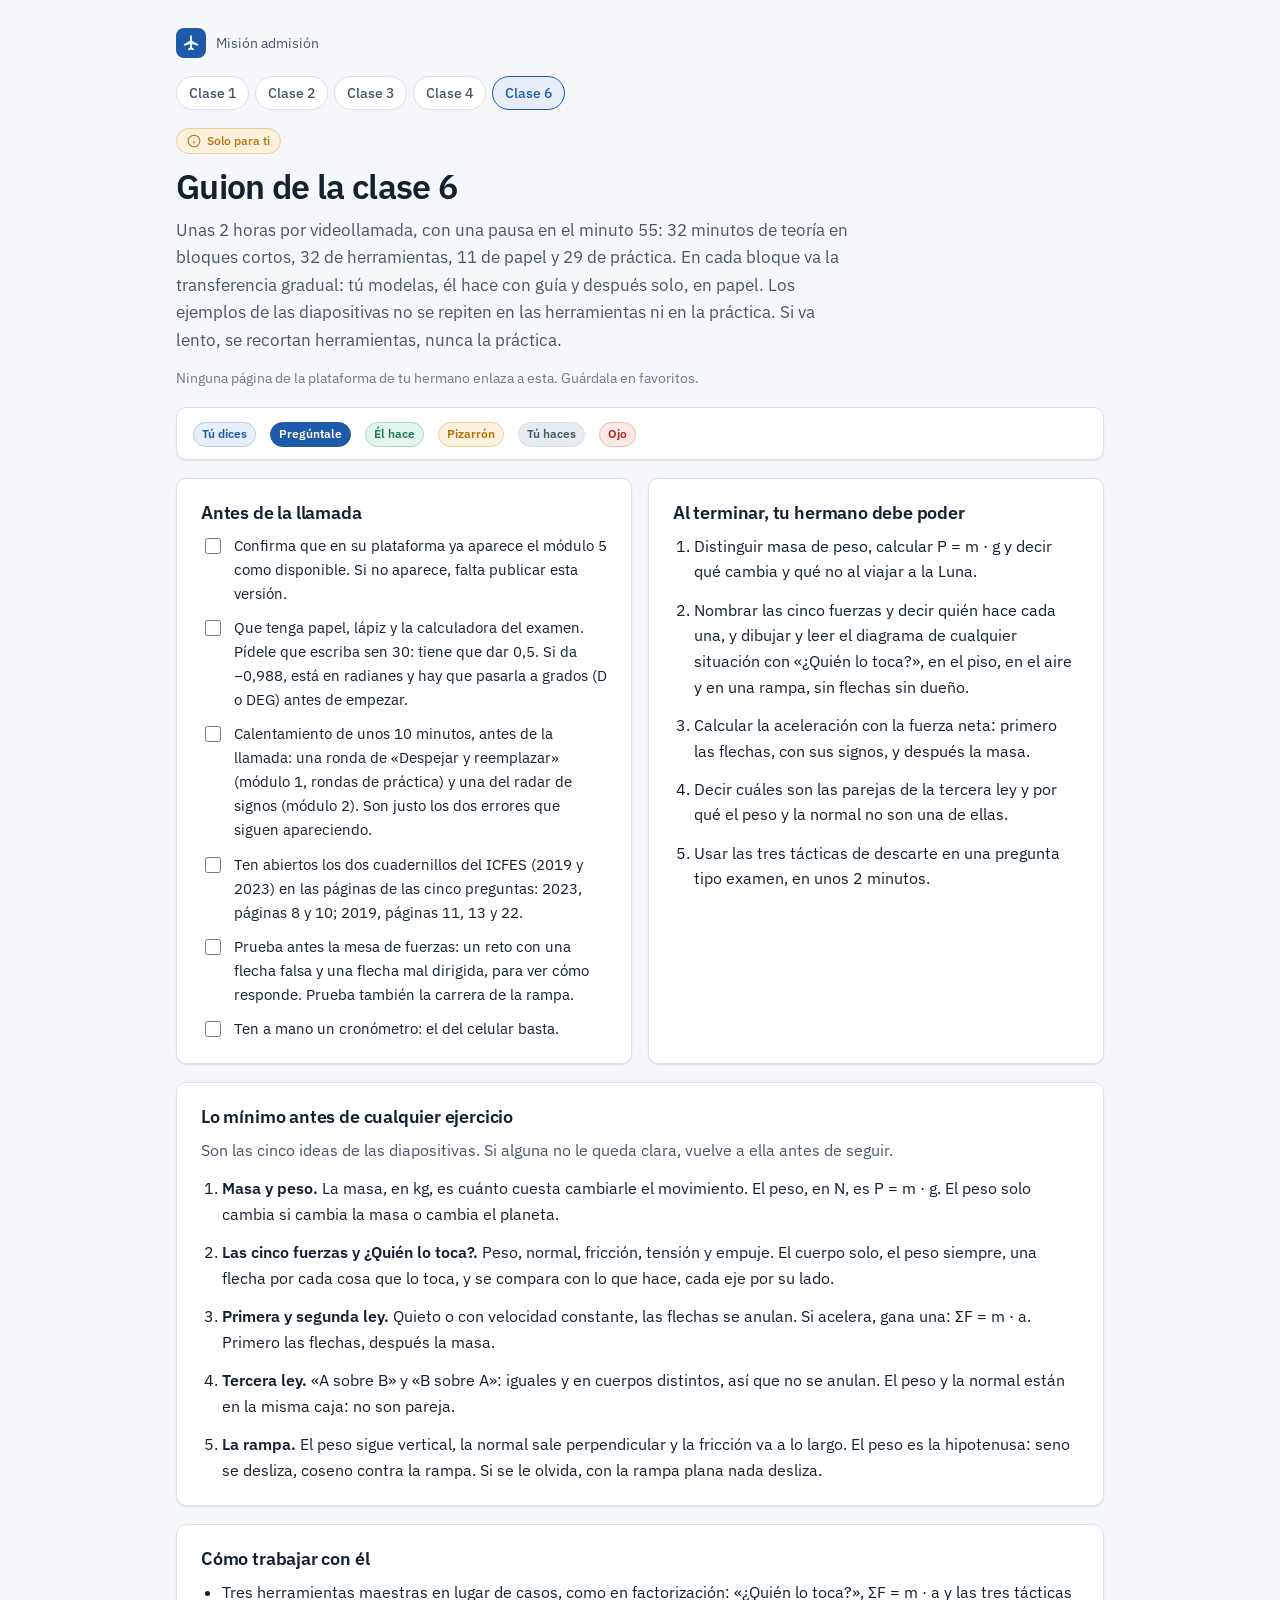
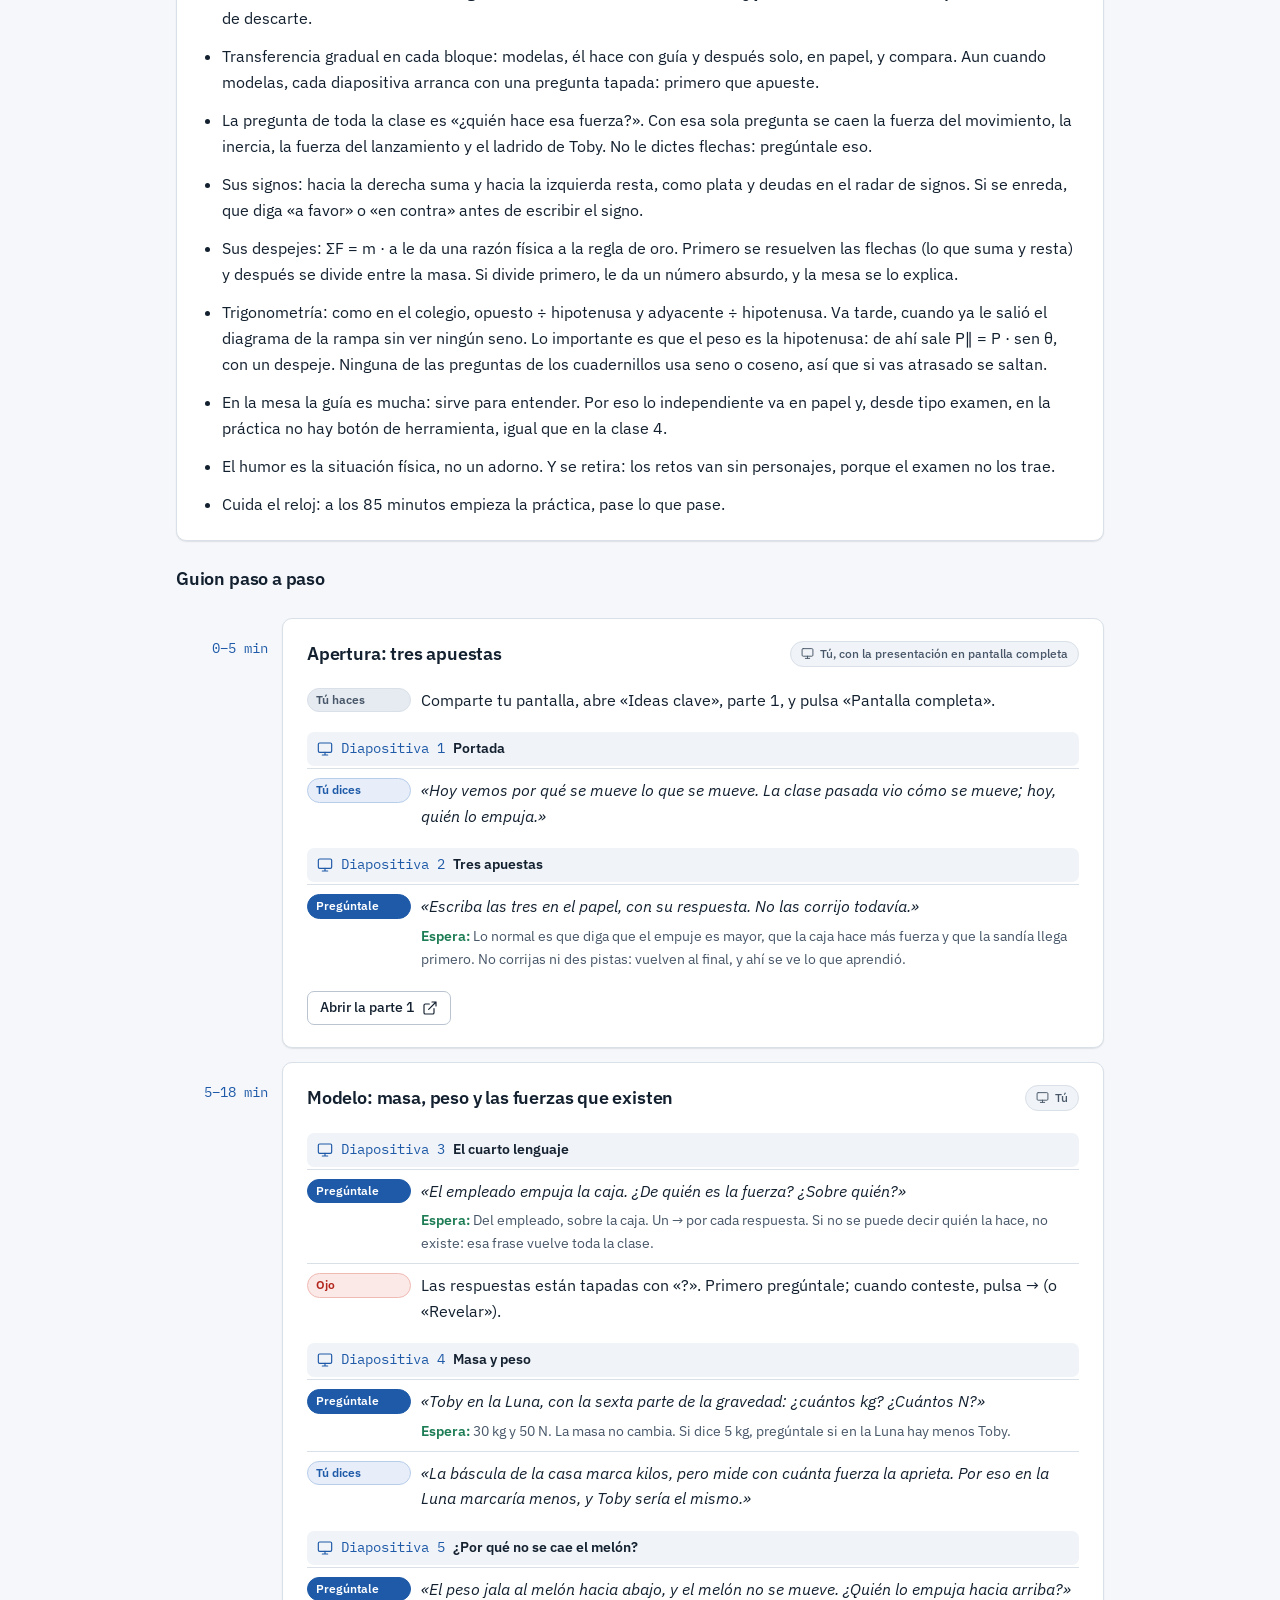
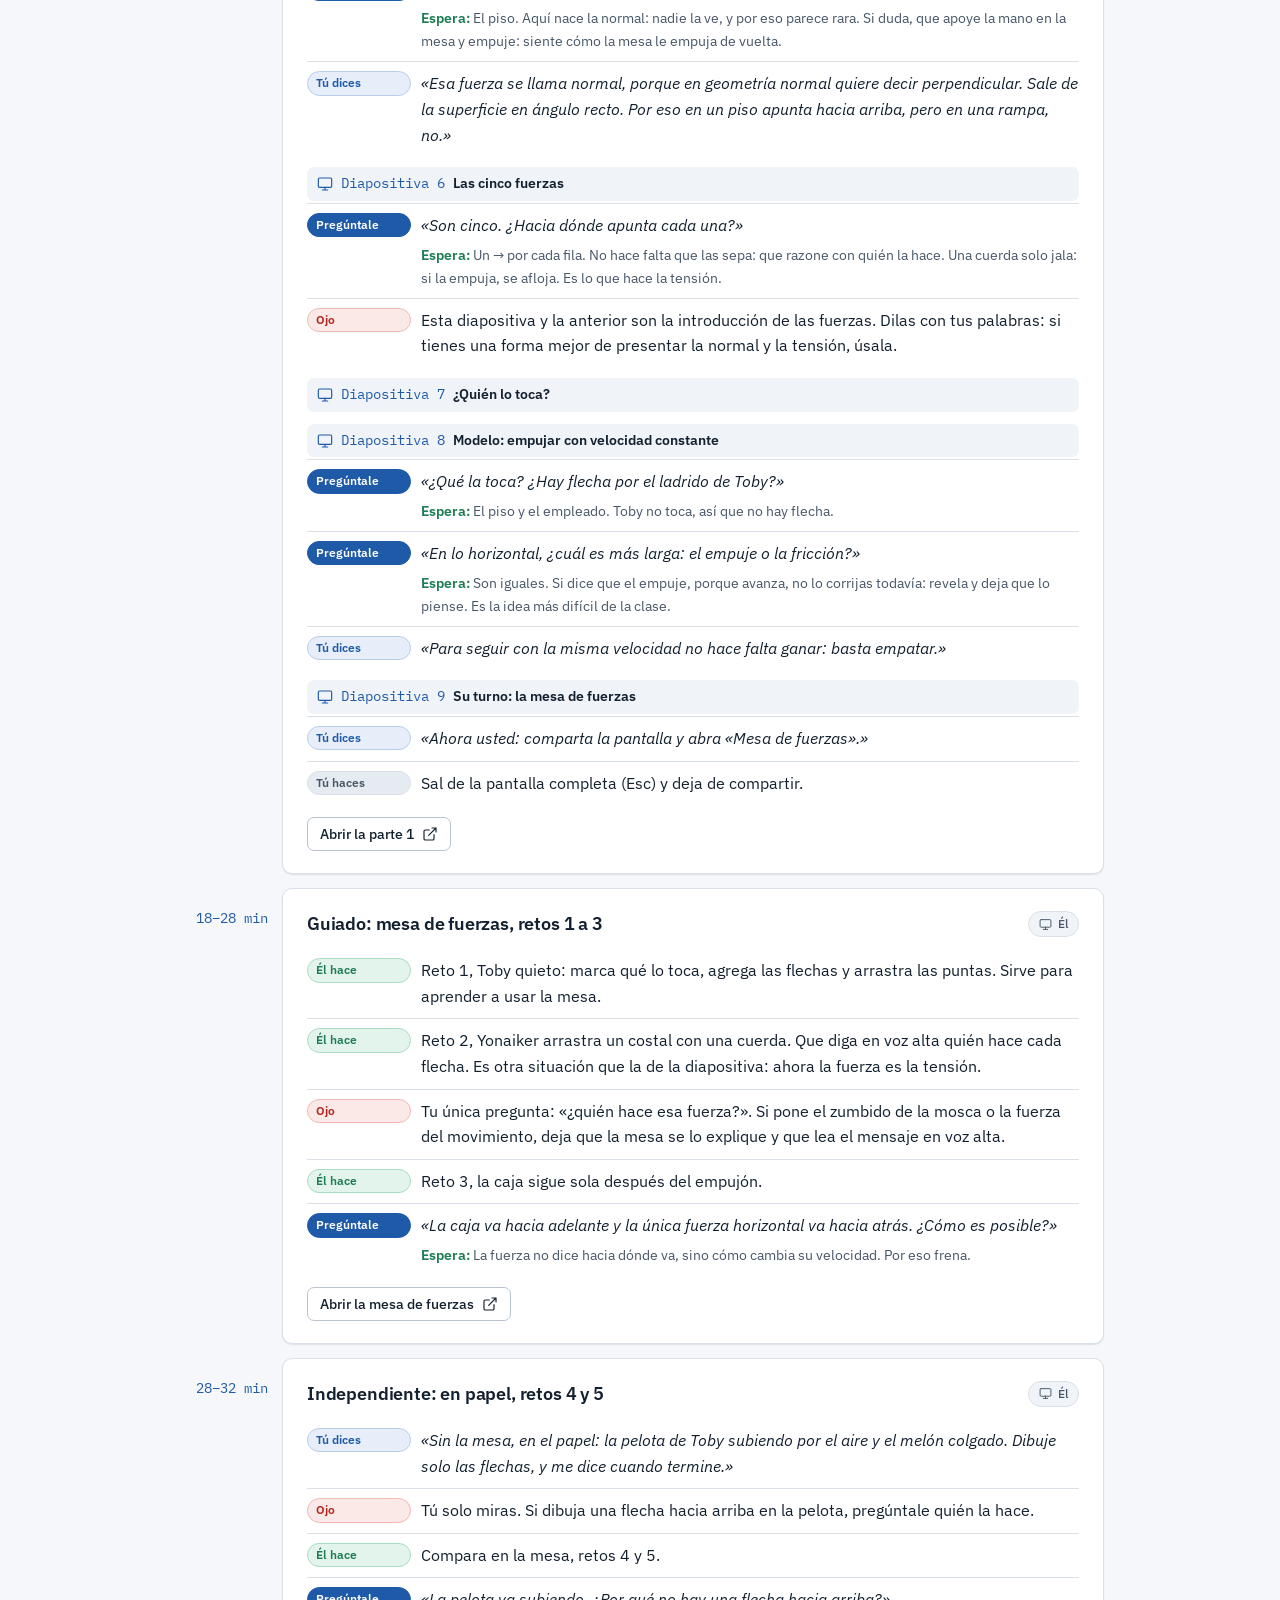
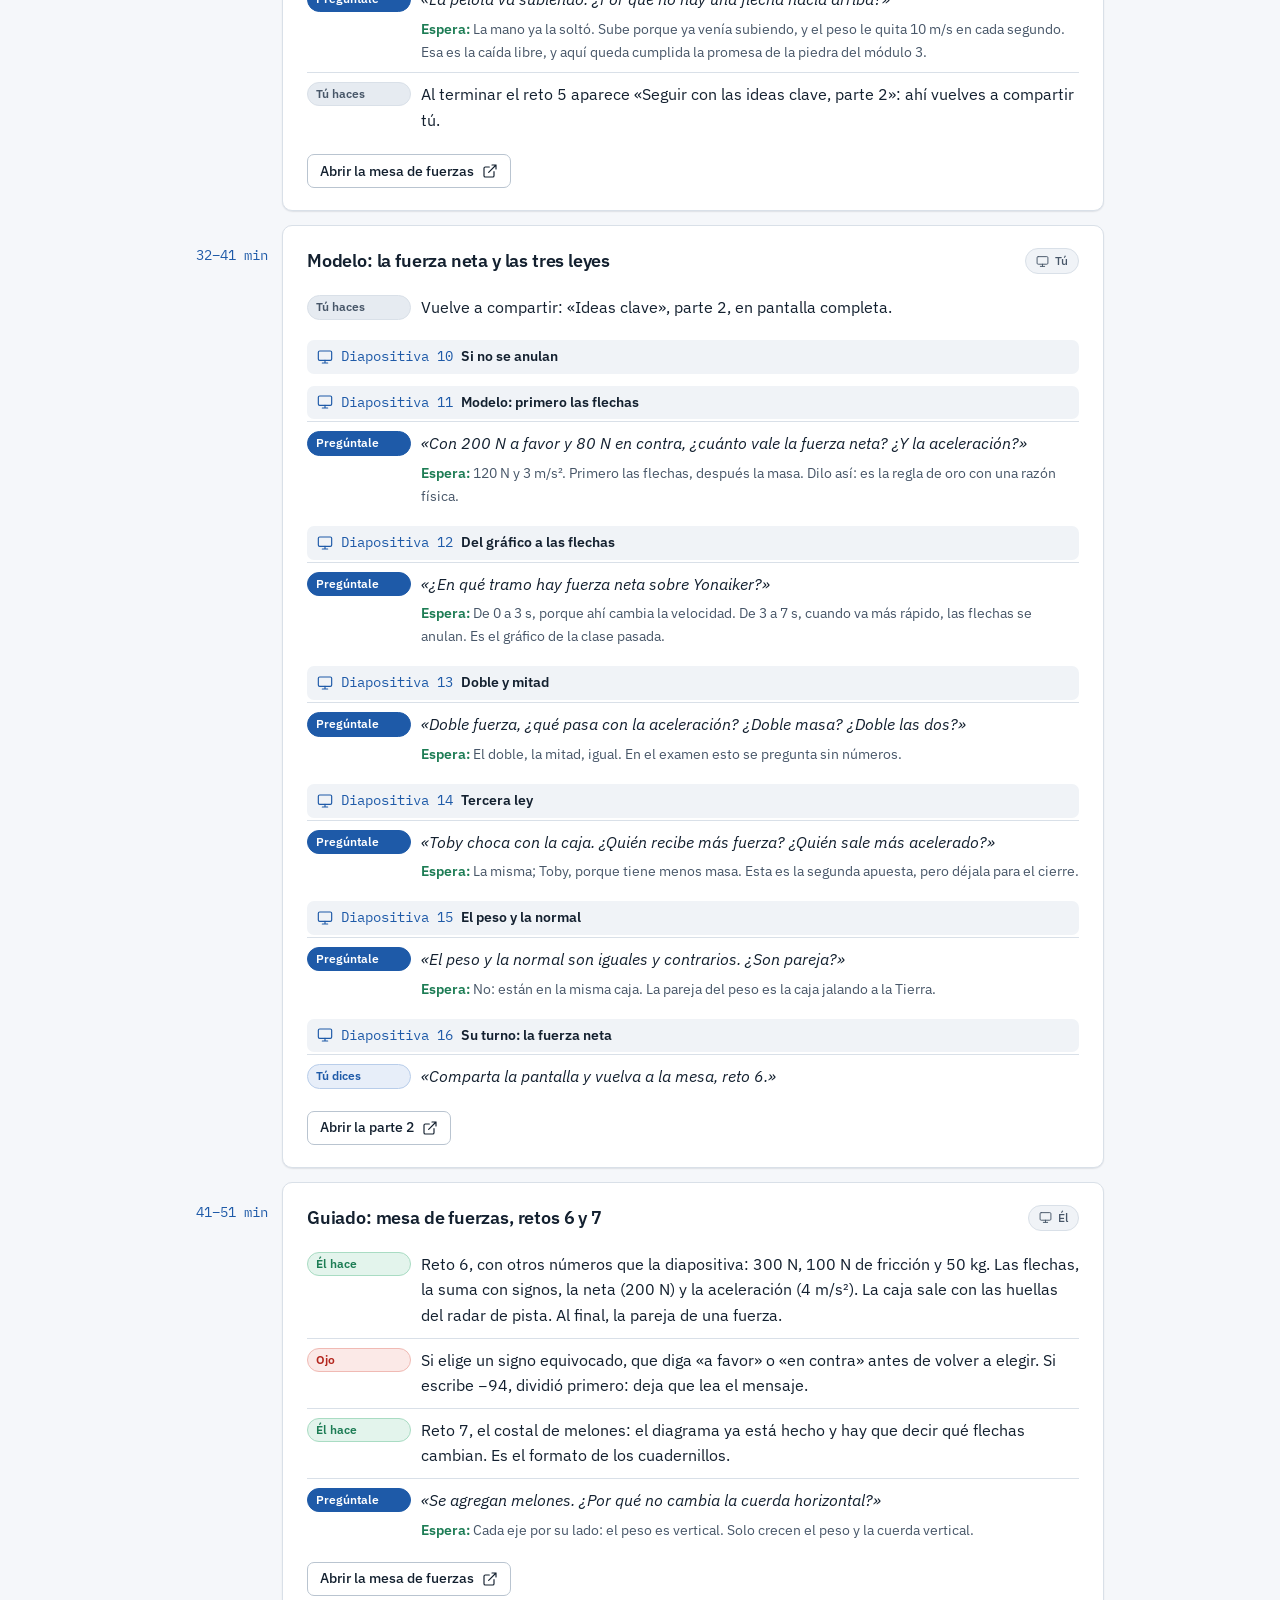
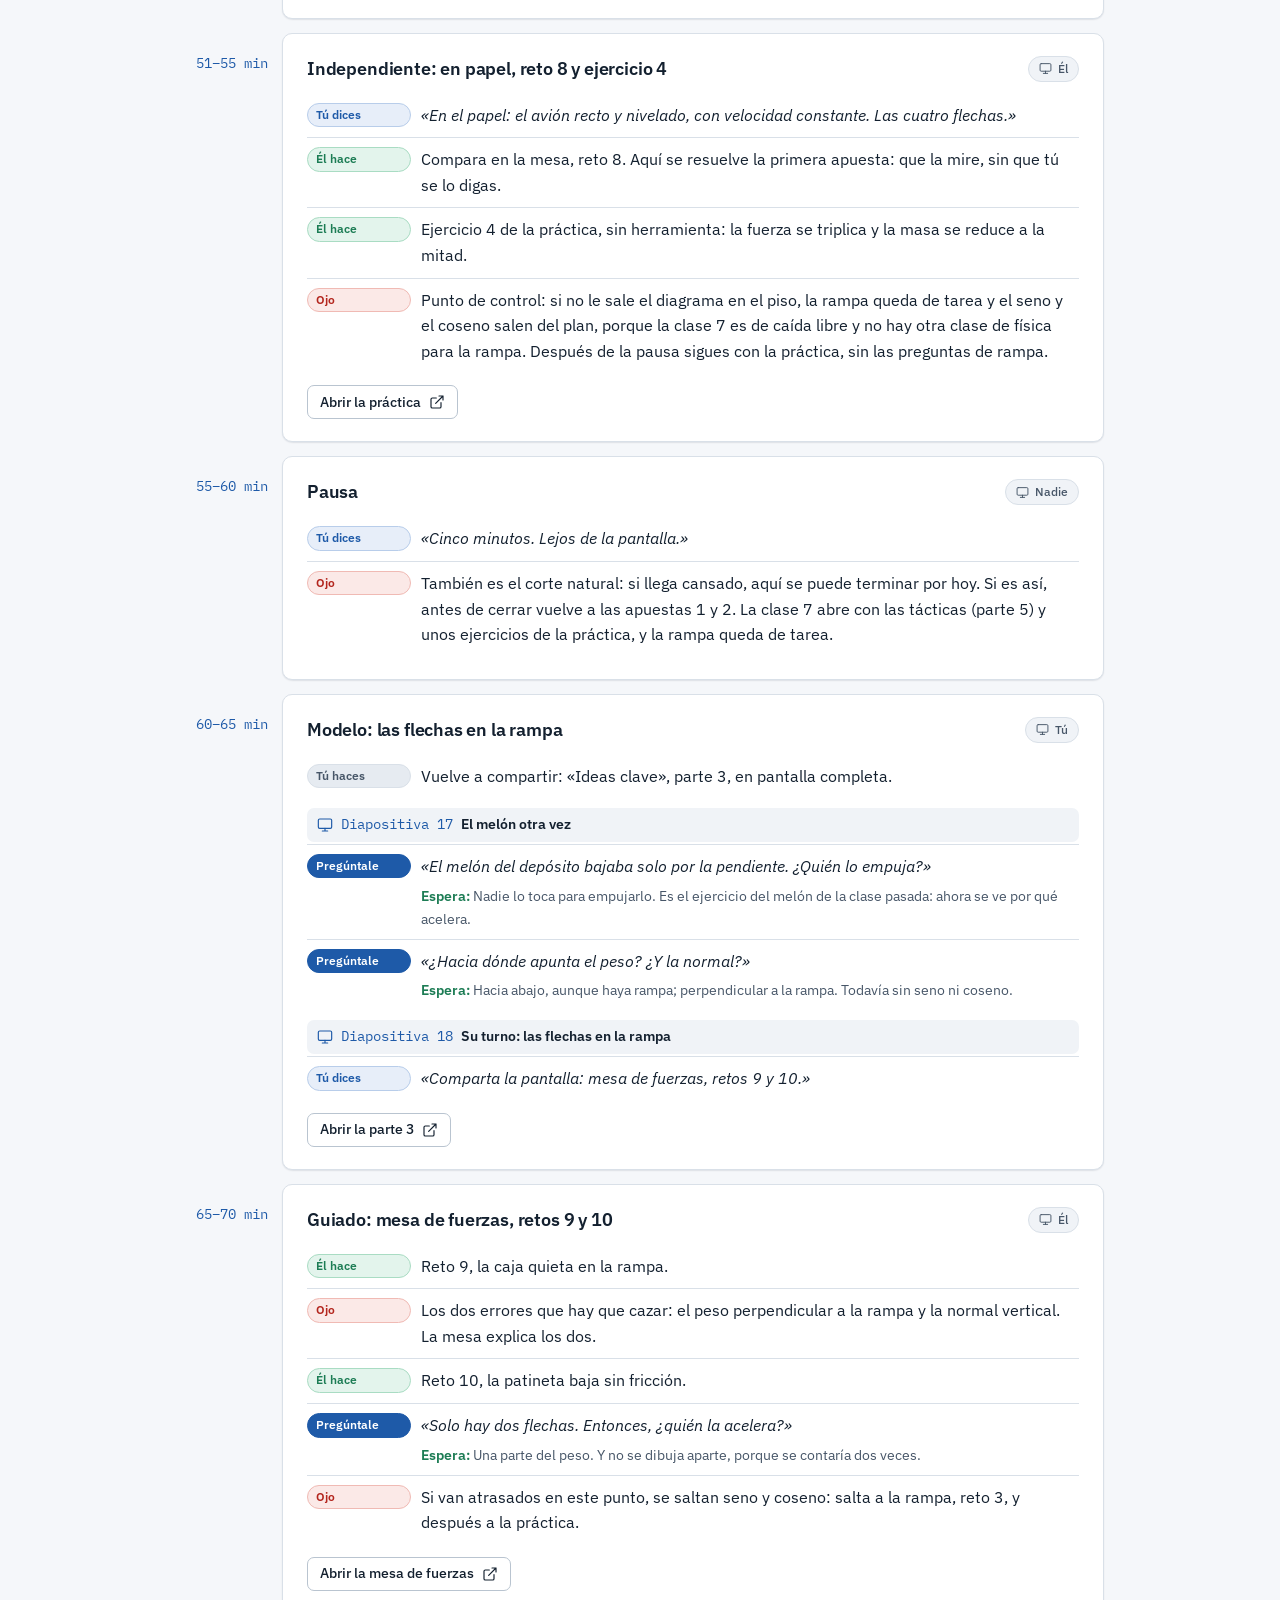
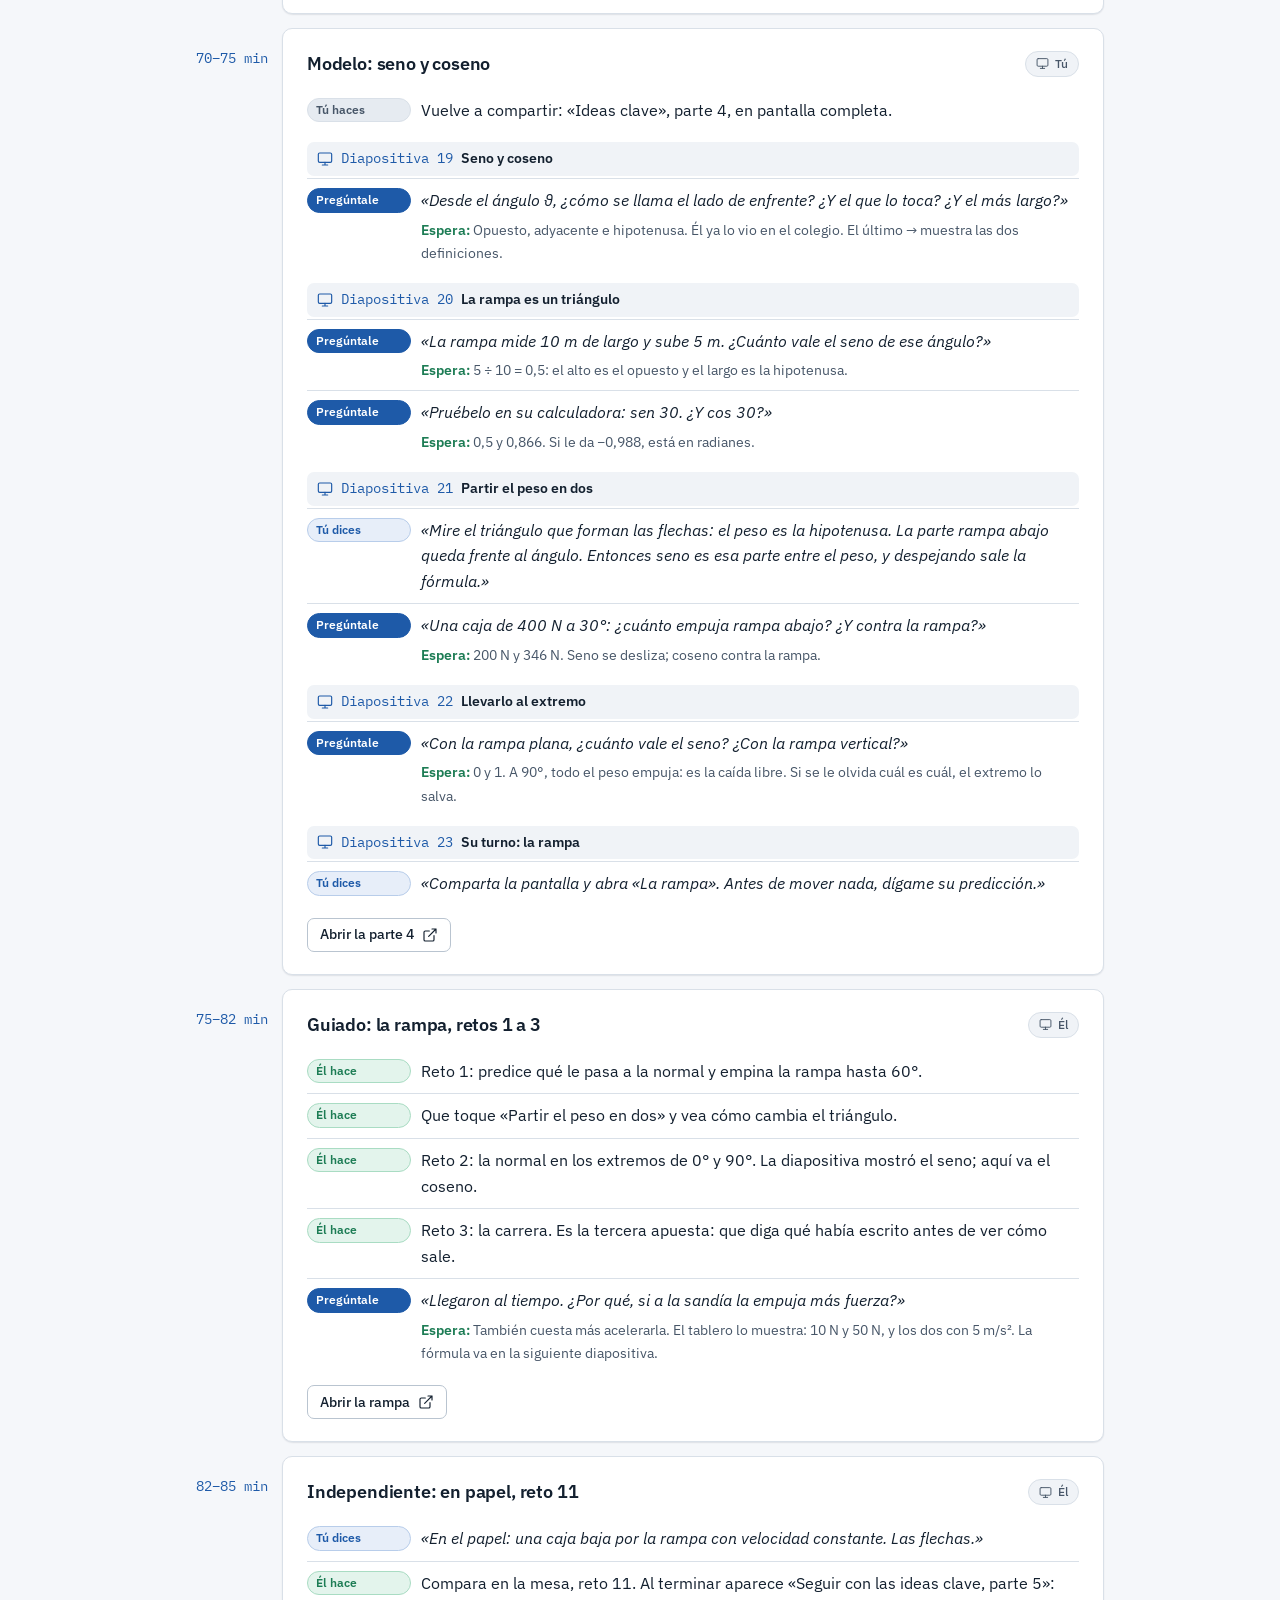
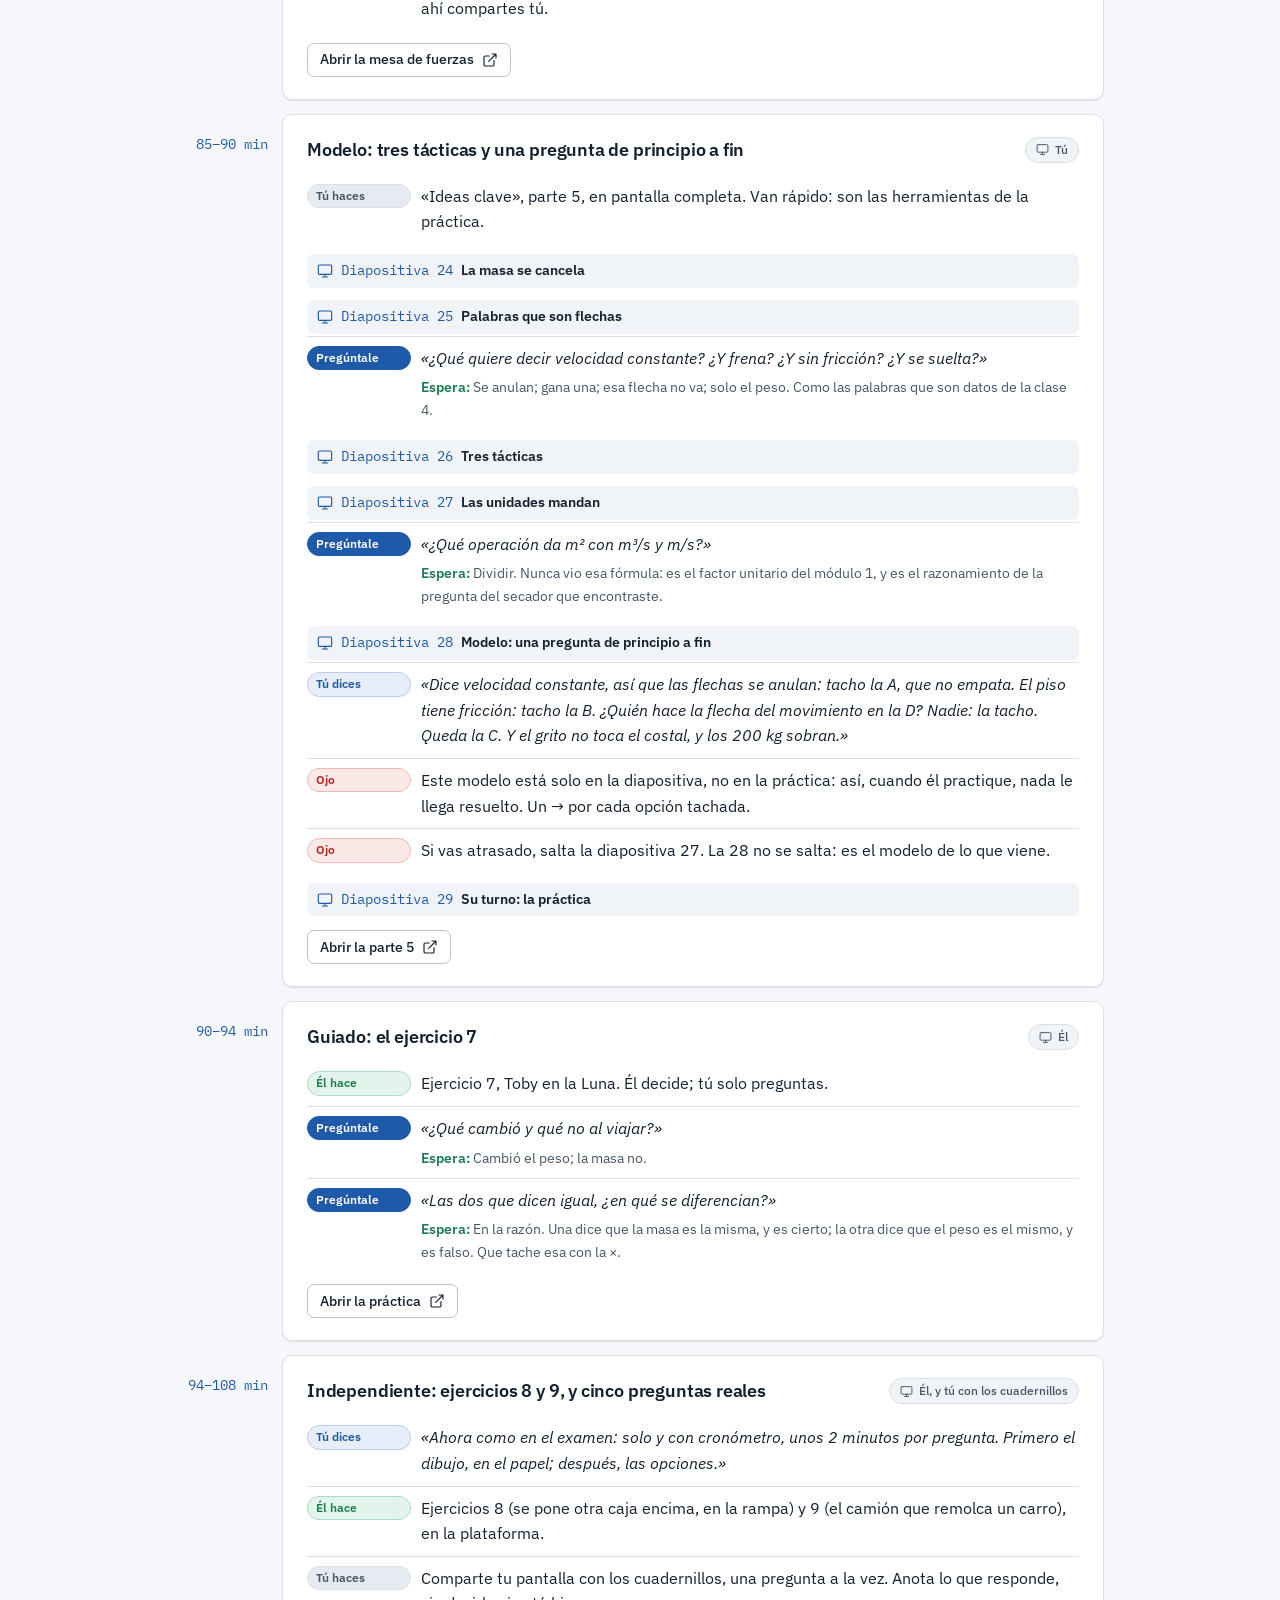
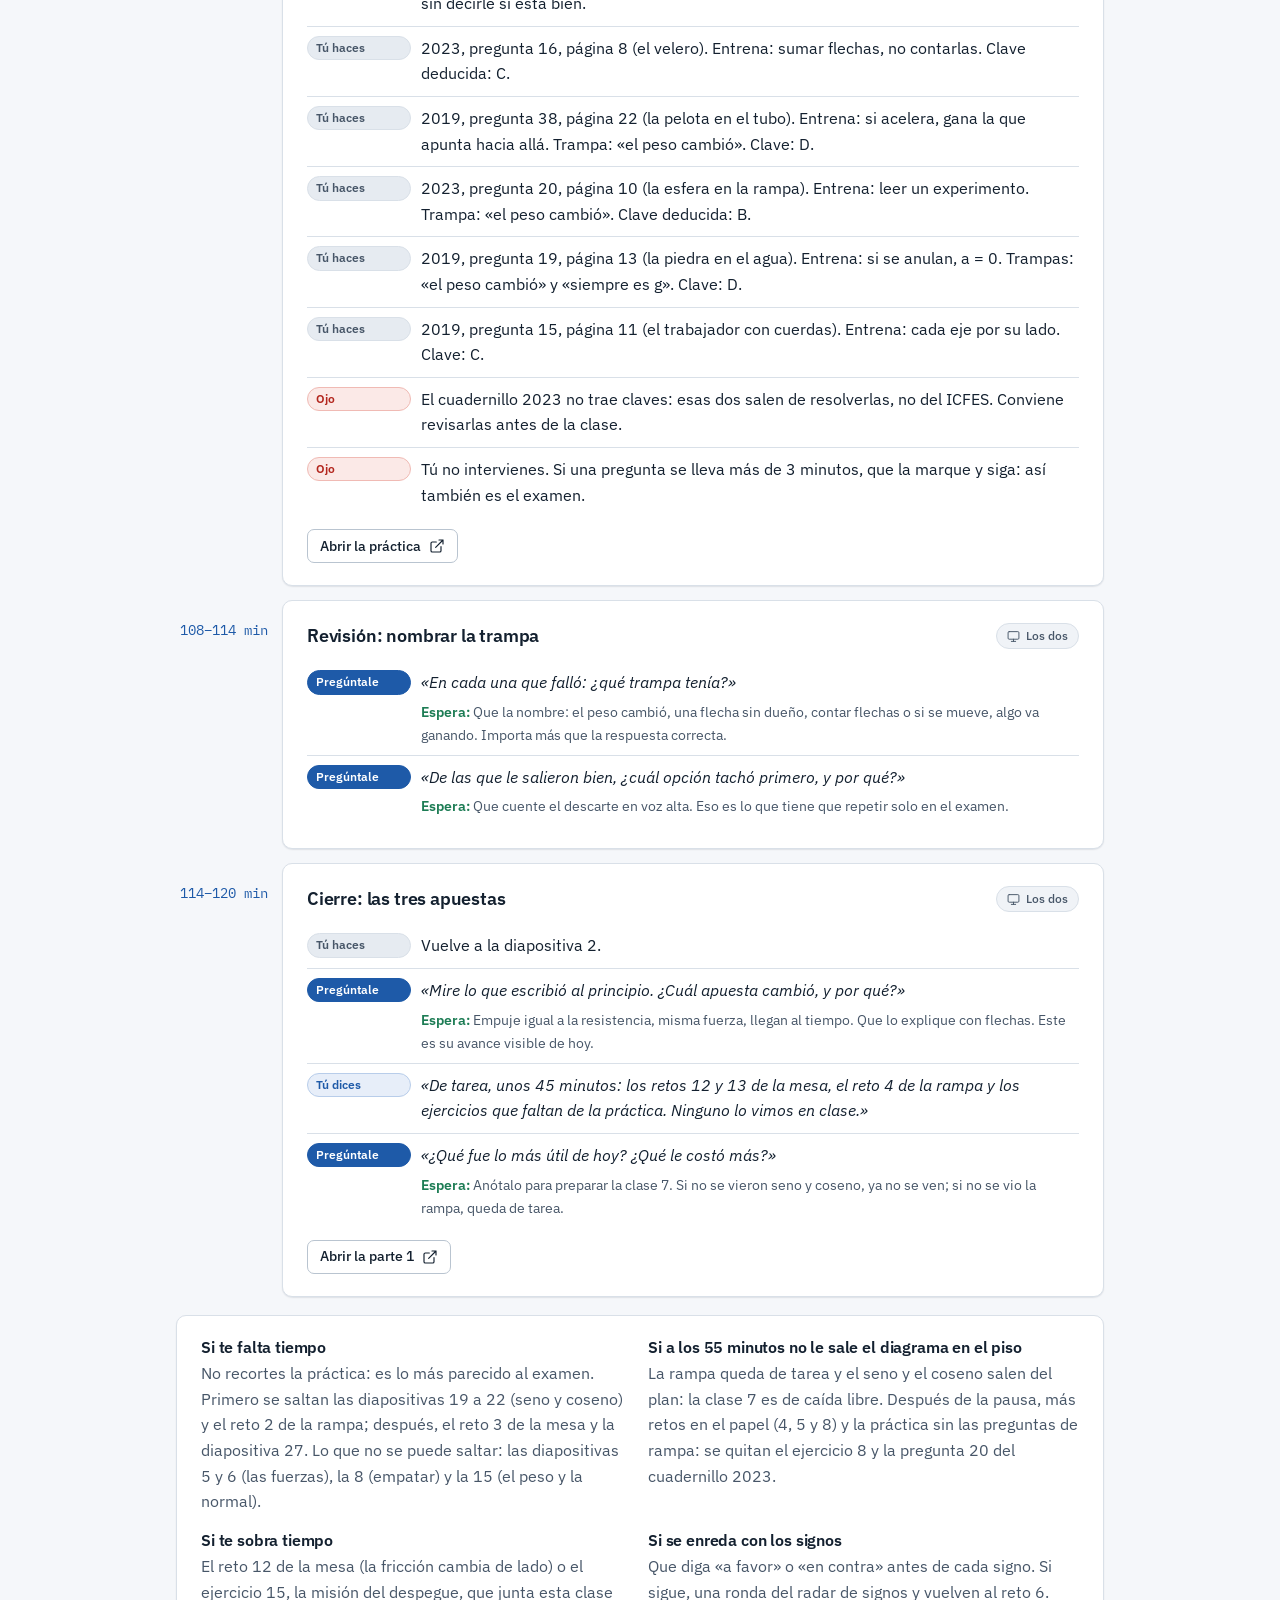
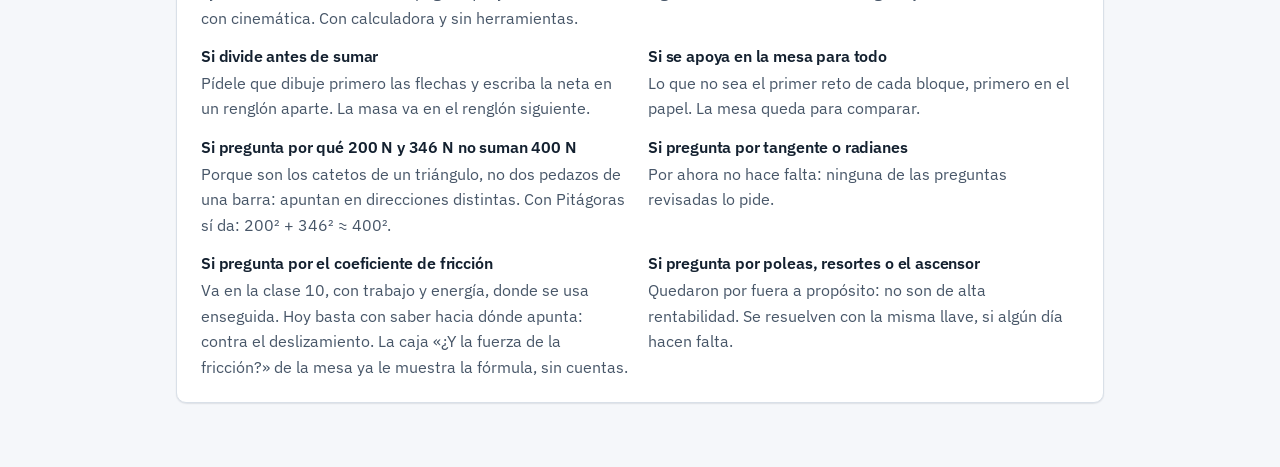
==== commit 31f1d9d7: "Agrega el módulo 5: física mecánica II, dinámica Masa y peso, diagramas de fuerzas y las tres leyes " ====
--- a/tutor-q7m2.html
+++ b/tutor-q7m2.html
@@ -27,6 +27,9 @@
 <script defer src="js/m4/contenido.js"></script>
 <script defer src="js/m4/clase.js"></script>
 <script defer src="js/guia-clase4.js"></script>
+<script defer src="js/m5/contenido.js"></script>
+<script defer src="js/m5/clase.js"></script>
+<script defer src="js/guia-clase6.js"></script>
 <script defer src="js/tutor.js"></script>
 </head>
 <body>
--- a/css/componentes.css
+++ b/css/componentes.css
@@ -102,8 +102,9 @@
 .caja-neutra { background: var(--superficie-2); border-left-color: var(--borde-fuerte); }
 
 /* ---------- Pestañas del módulo ---------- */
+/* Si no caben en una fila, pasan a la siguiente: ninguna pestaña queda escondida */
 .pestanas {
-  display: flex; gap: 4px; padding: 4px;
+  display: flex; flex-wrap: wrap; gap: 4px; padding: 4px;
   background: var(--superficie-2); border: 1px solid var(--borde); border-radius: 10px;
   margin: 22px 0 28px;
   overflow-x: auto; scrollbar-width: none;
@@ -190,7 +191,8 @@
 }
 
 /* ---------- Cabecera de módulo ---------- */
-.mod-cabeza { display: grid; grid-template-columns: minmax(0, 1fr) auto; gap: 18px 28px; align-items: end; }
+/* El título tiene un ancho mínimo: si no caben, los datos pasan a otra fila */
+.mod-cabeza { display: grid; grid-template-columns: minmax(360px, 1fr) auto; gap: 18px 28px; align-items: end; }
 .mod-cabeza h1 { margin: 4px 0 8px; }
 .mod-cabeza .entrada { margin: 0; }
 .mod-resumen { display: flex; gap: 8px; flex-wrap: wrap; justify-content: flex-end; }
@@ -230,6 +232,8 @@
   /* Seis pestañas no caben en una fila: dos filas de tres */
   .pestanas:has(> .pestana:nth-child(6)) { flex-wrap: wrap; }
   .pestanas:has(> .pestana:nth-child(6)) > .pestana { flex: 1 1 30%; }
+  /* Siete: una fila de cuatro y otra de tres */
+  .pestanas:has(> .pestana:nth-child(7)) > .pestana { flex-basis: 22%; }
 }
 
 /* ---------- Panel general (inicio) ---------- */
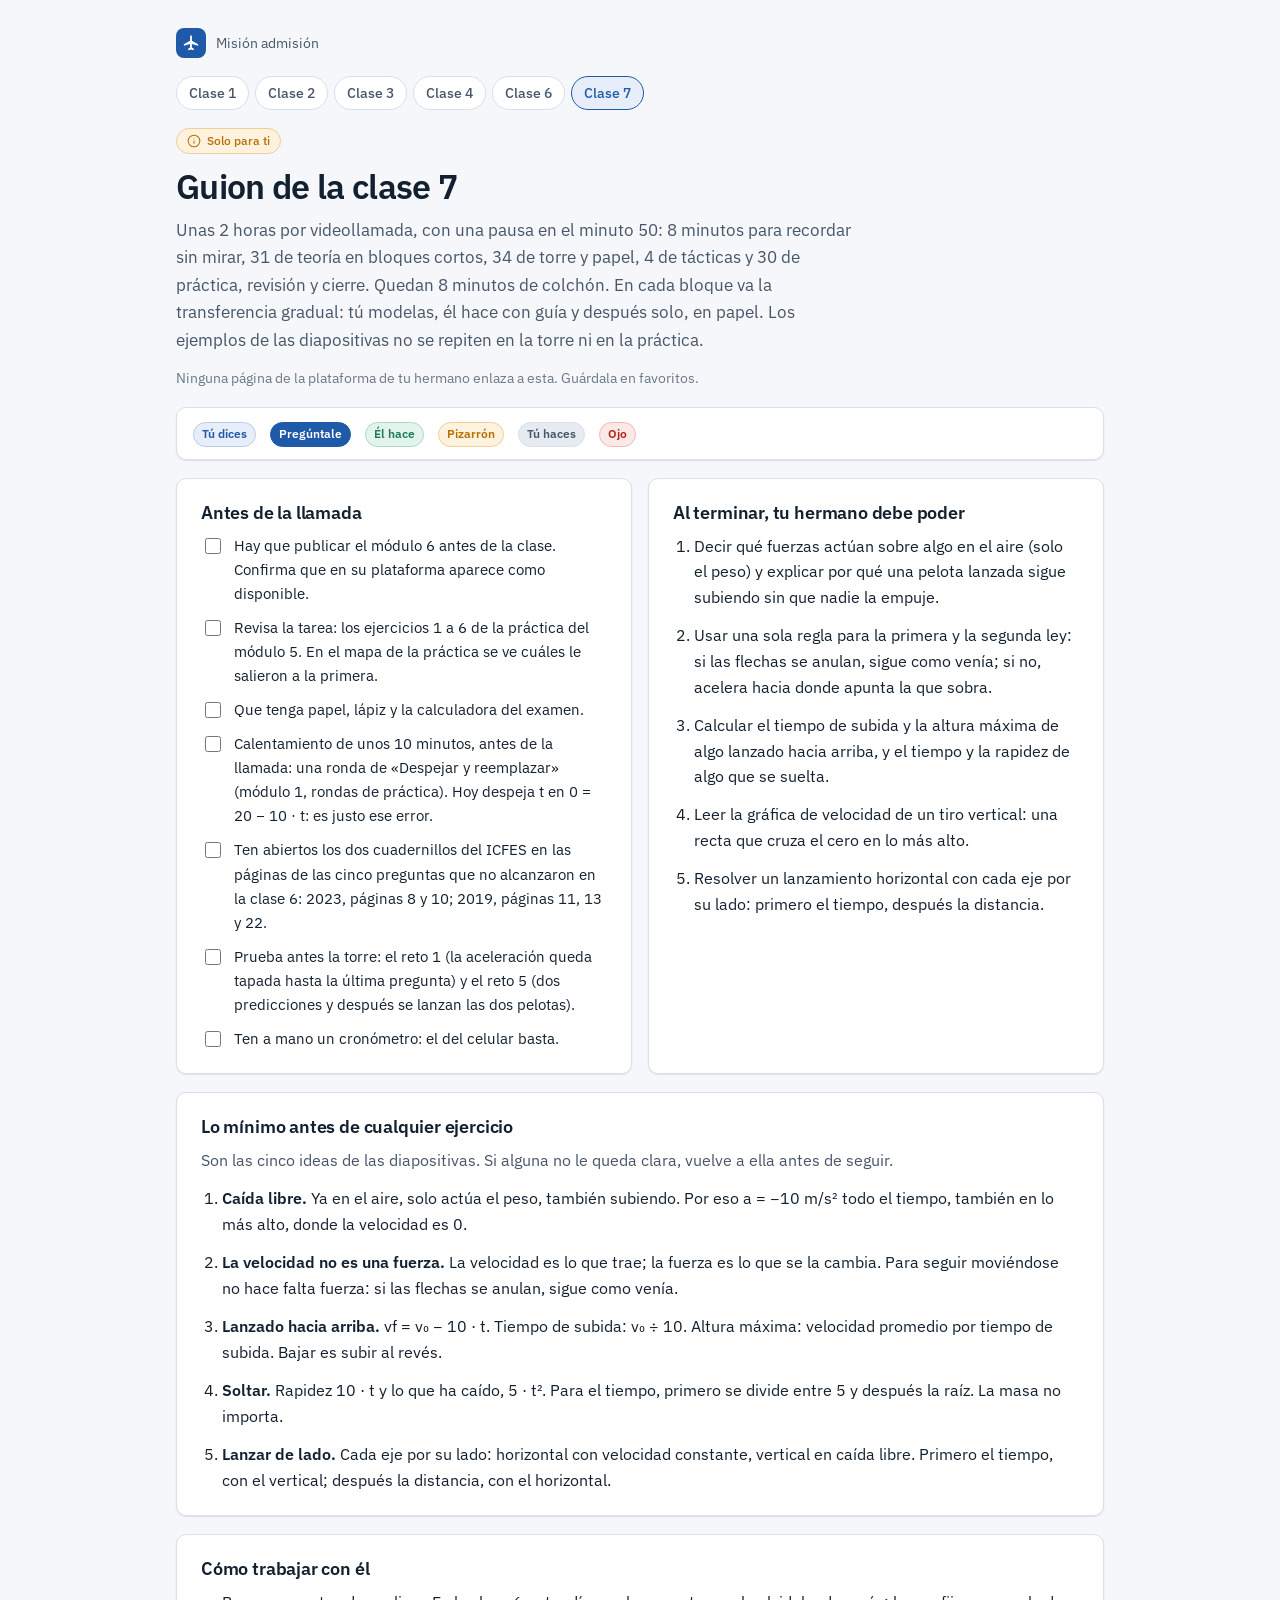
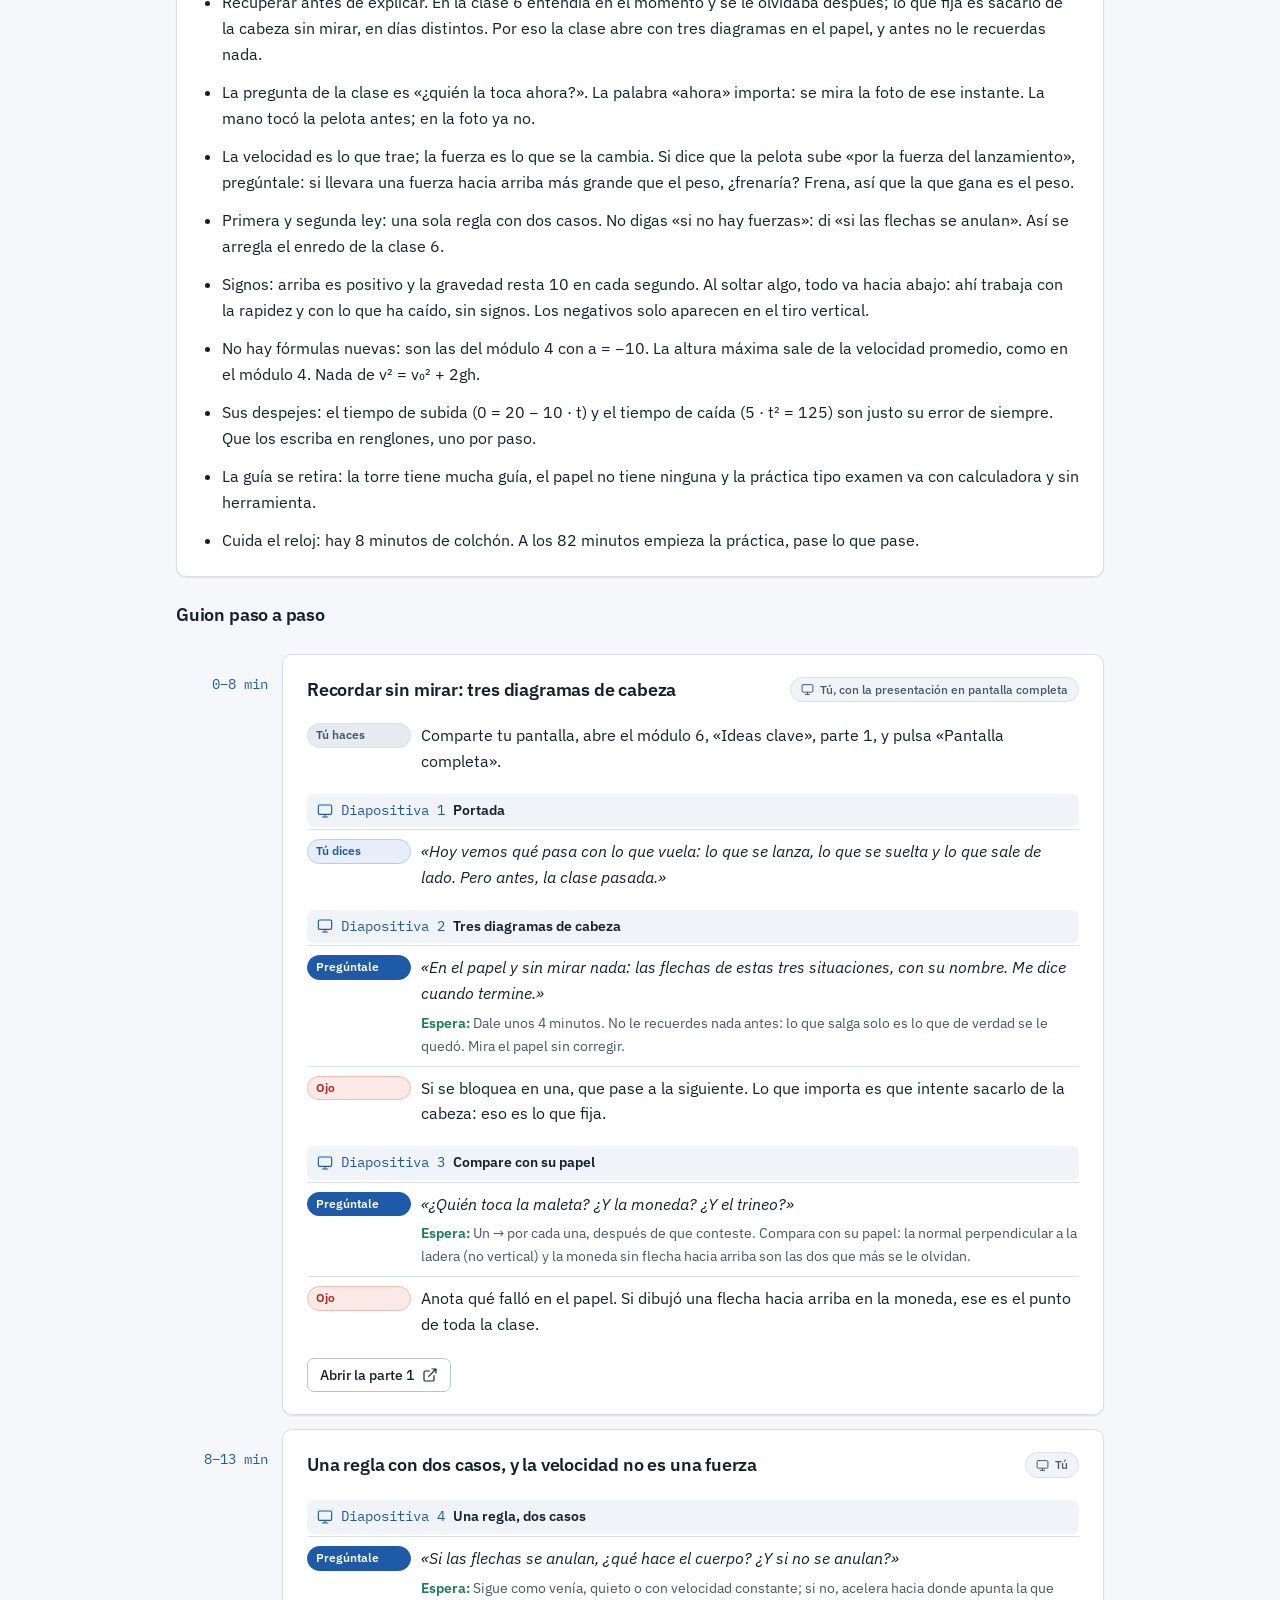
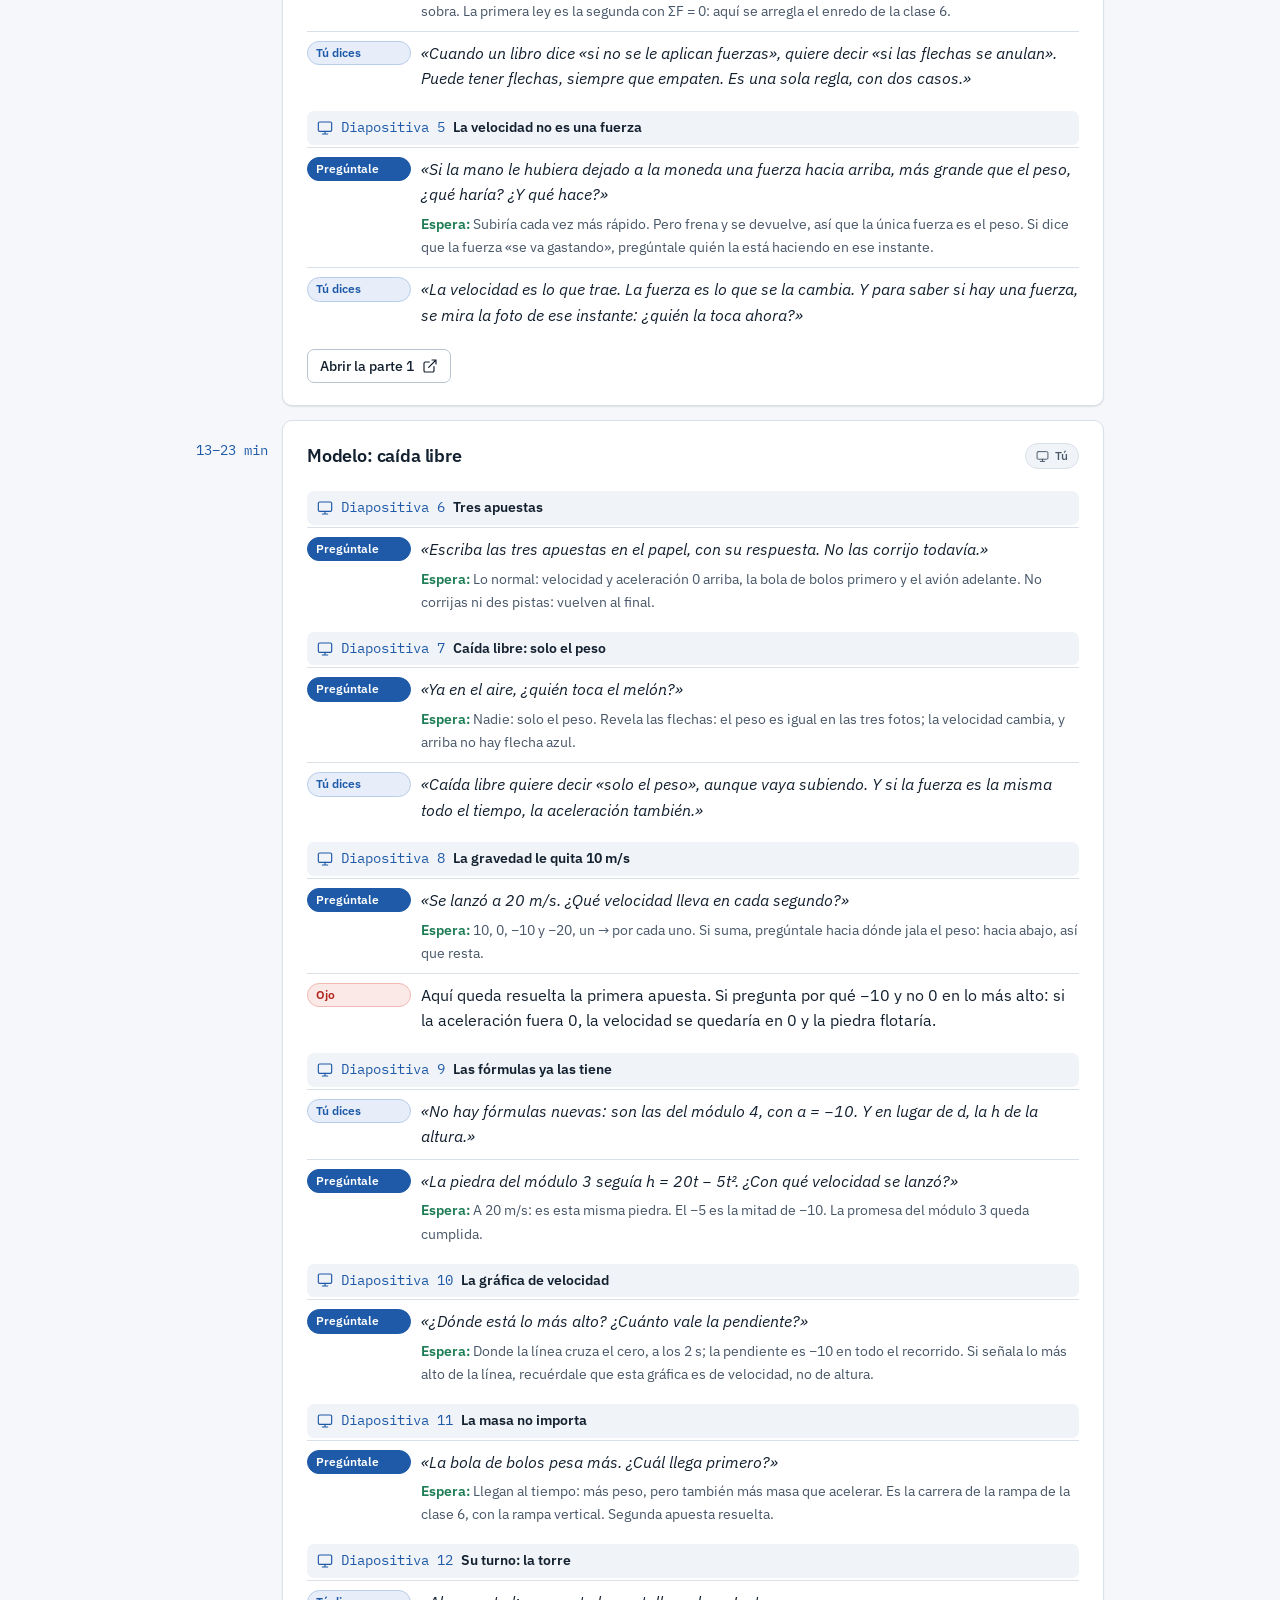
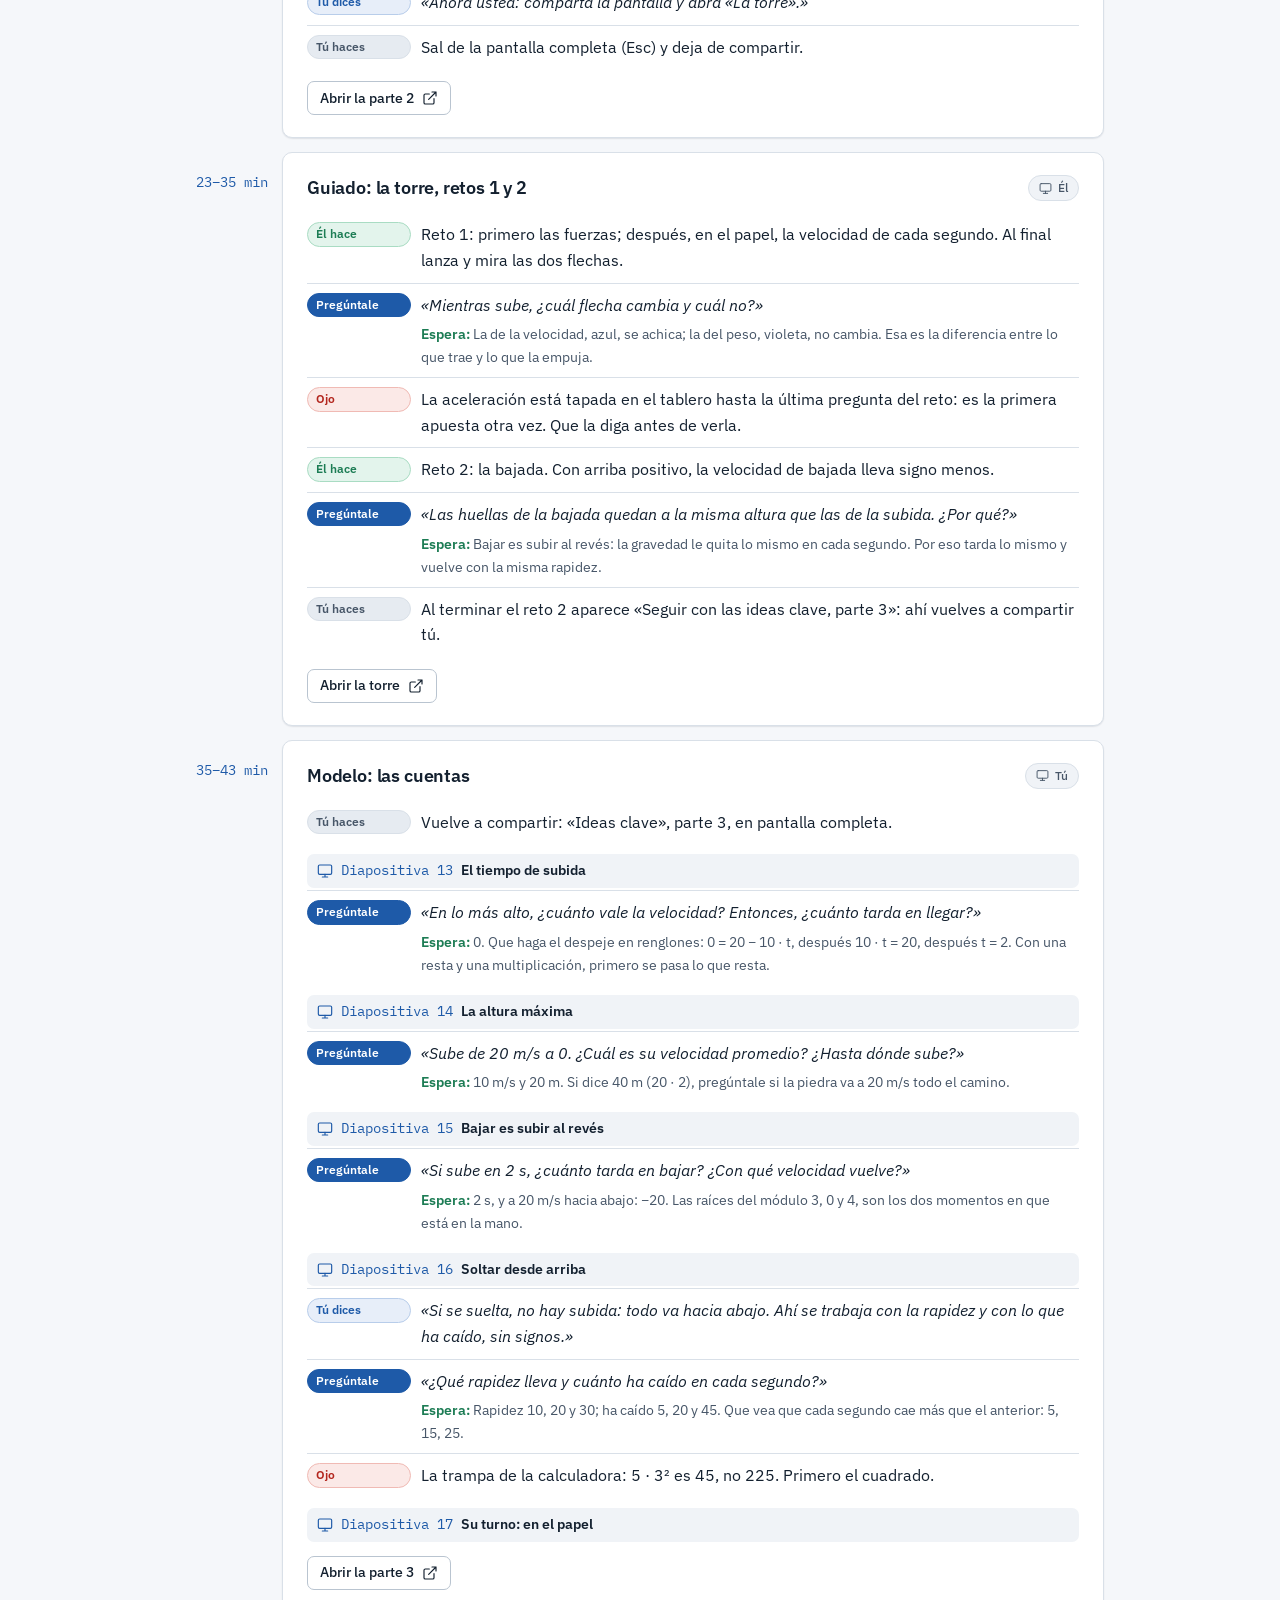
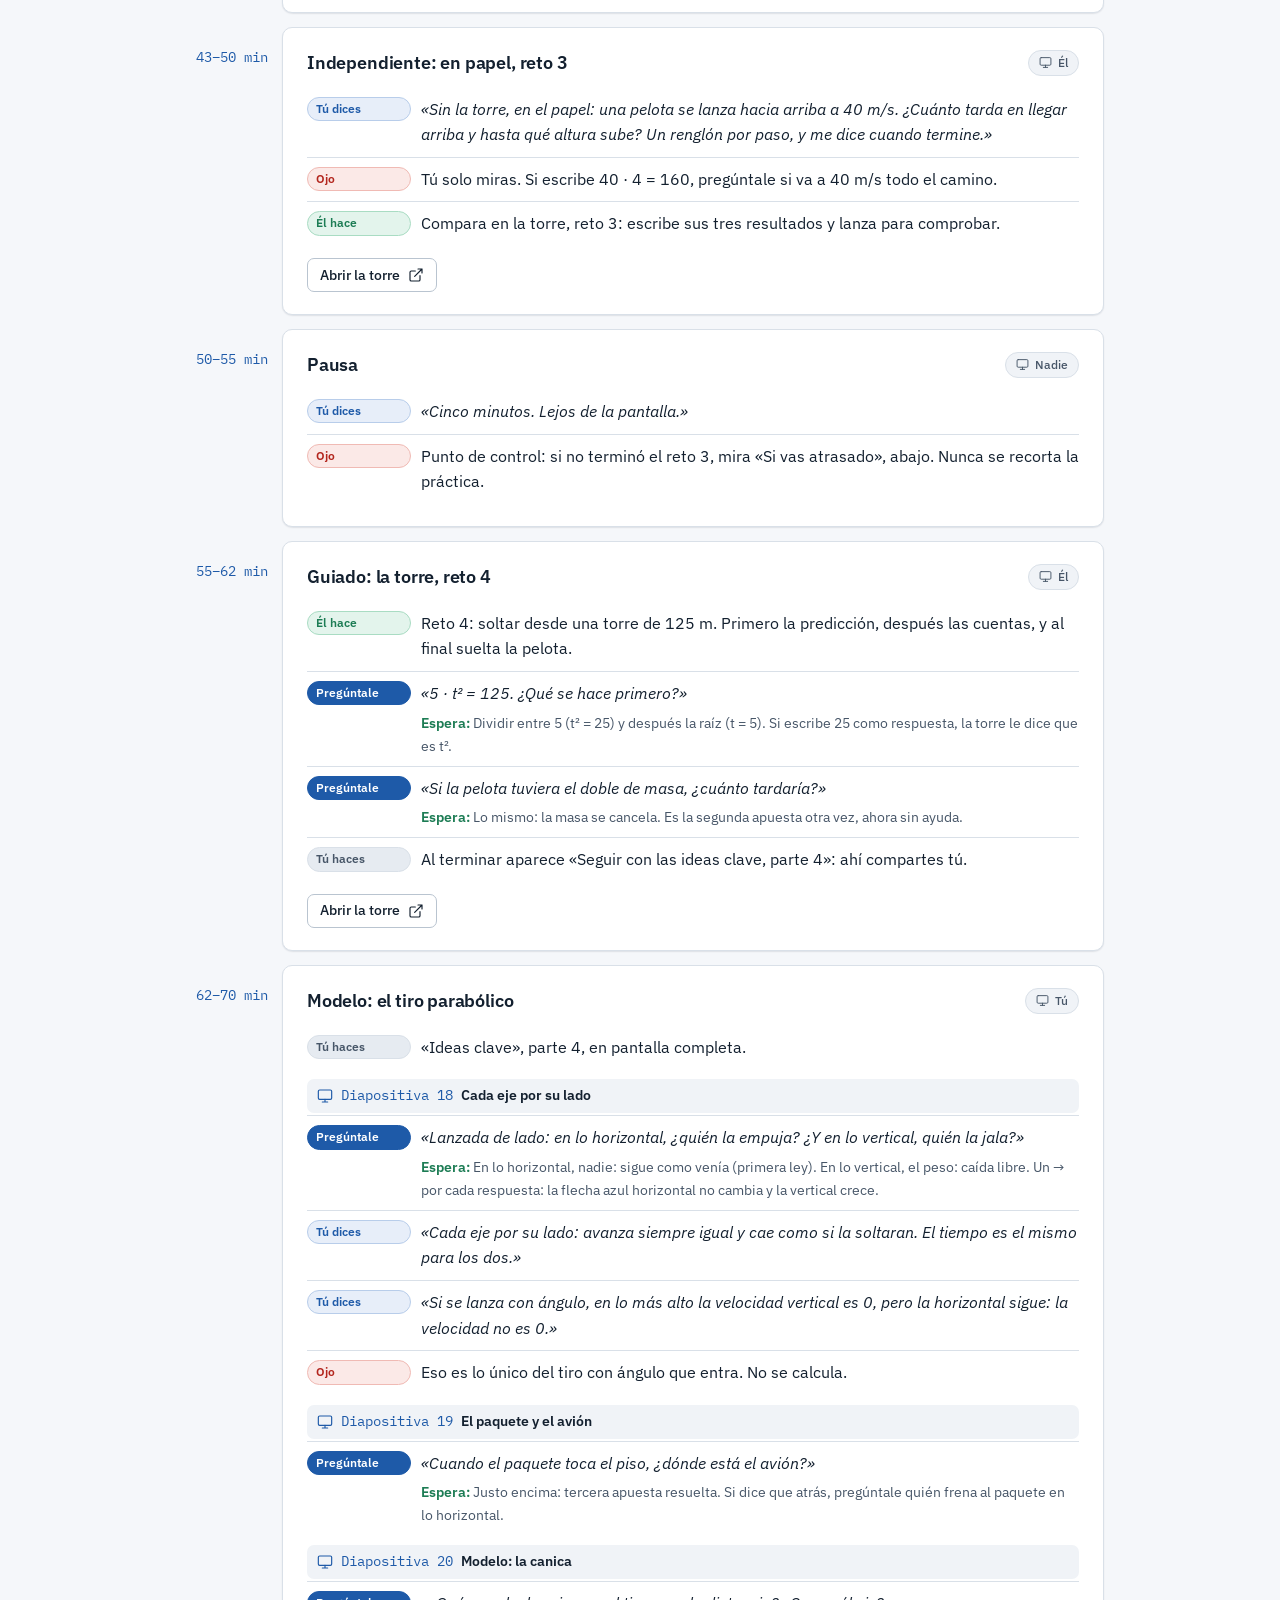
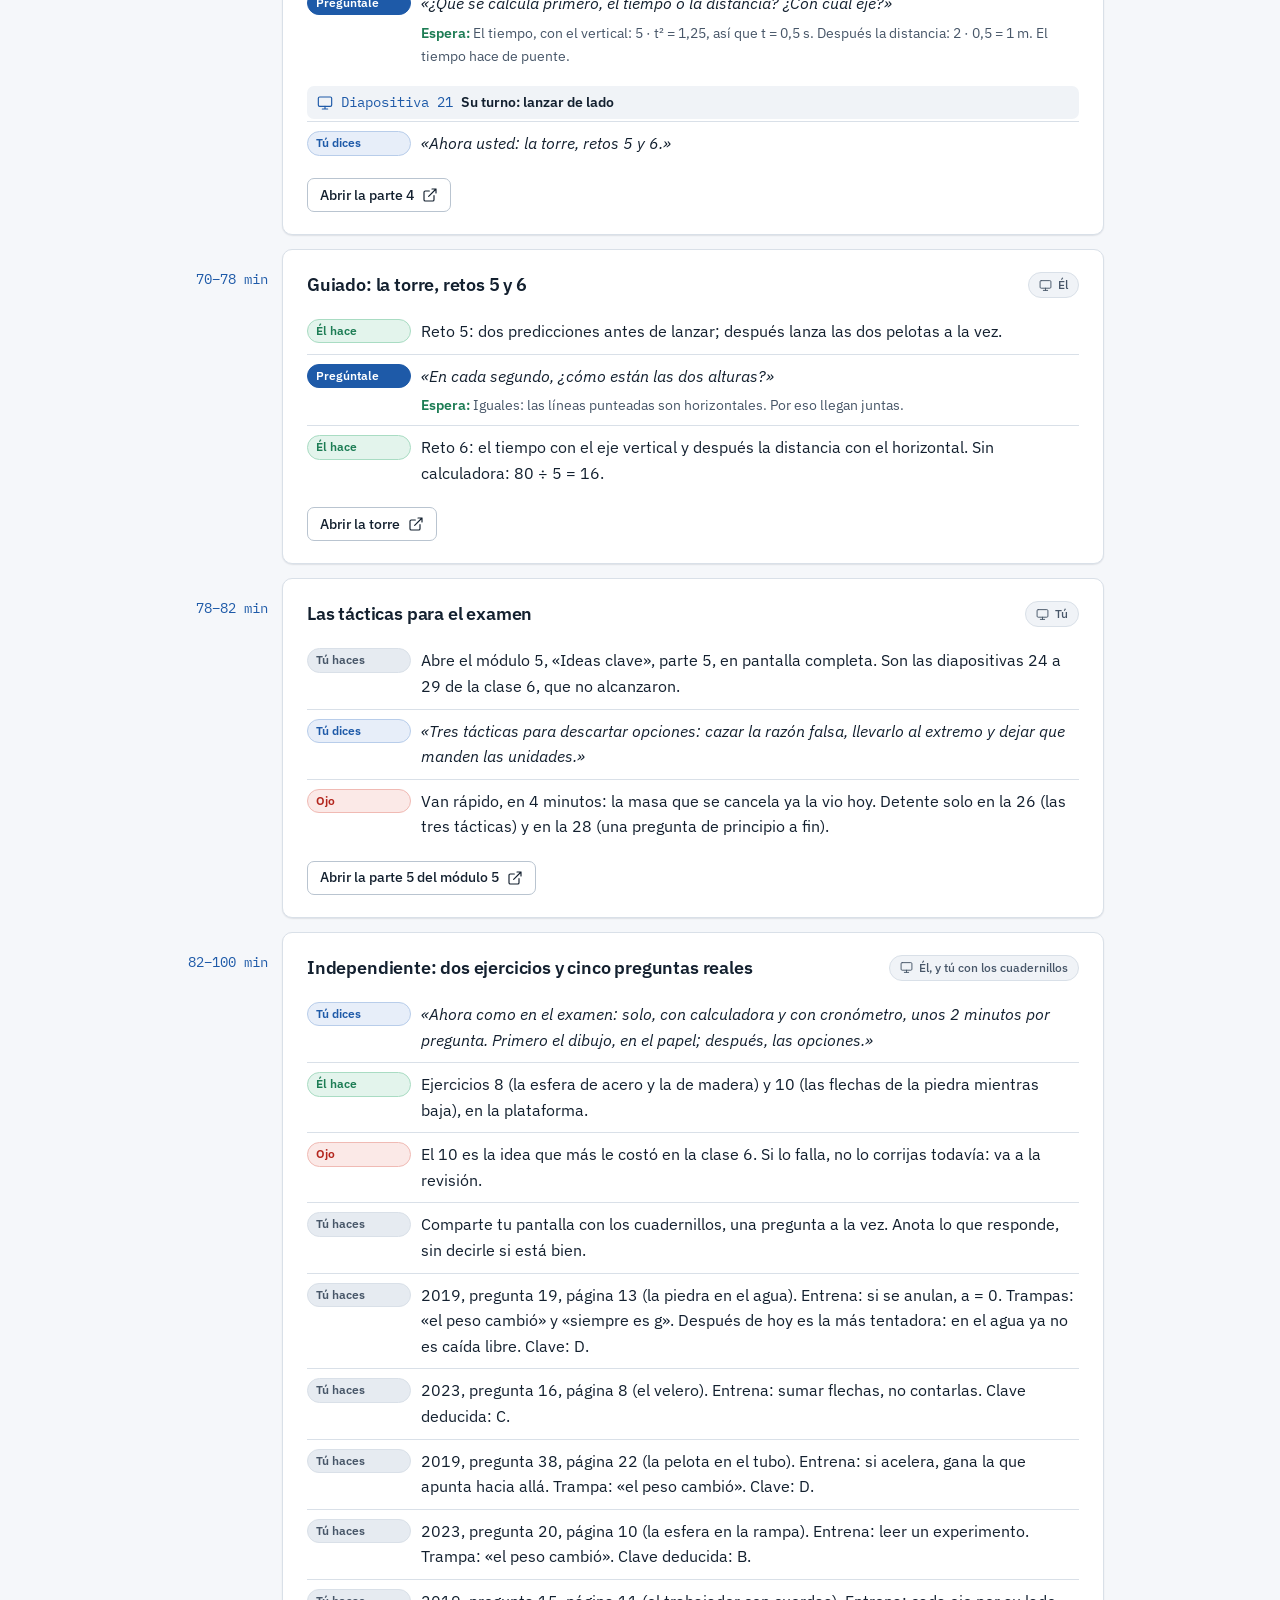
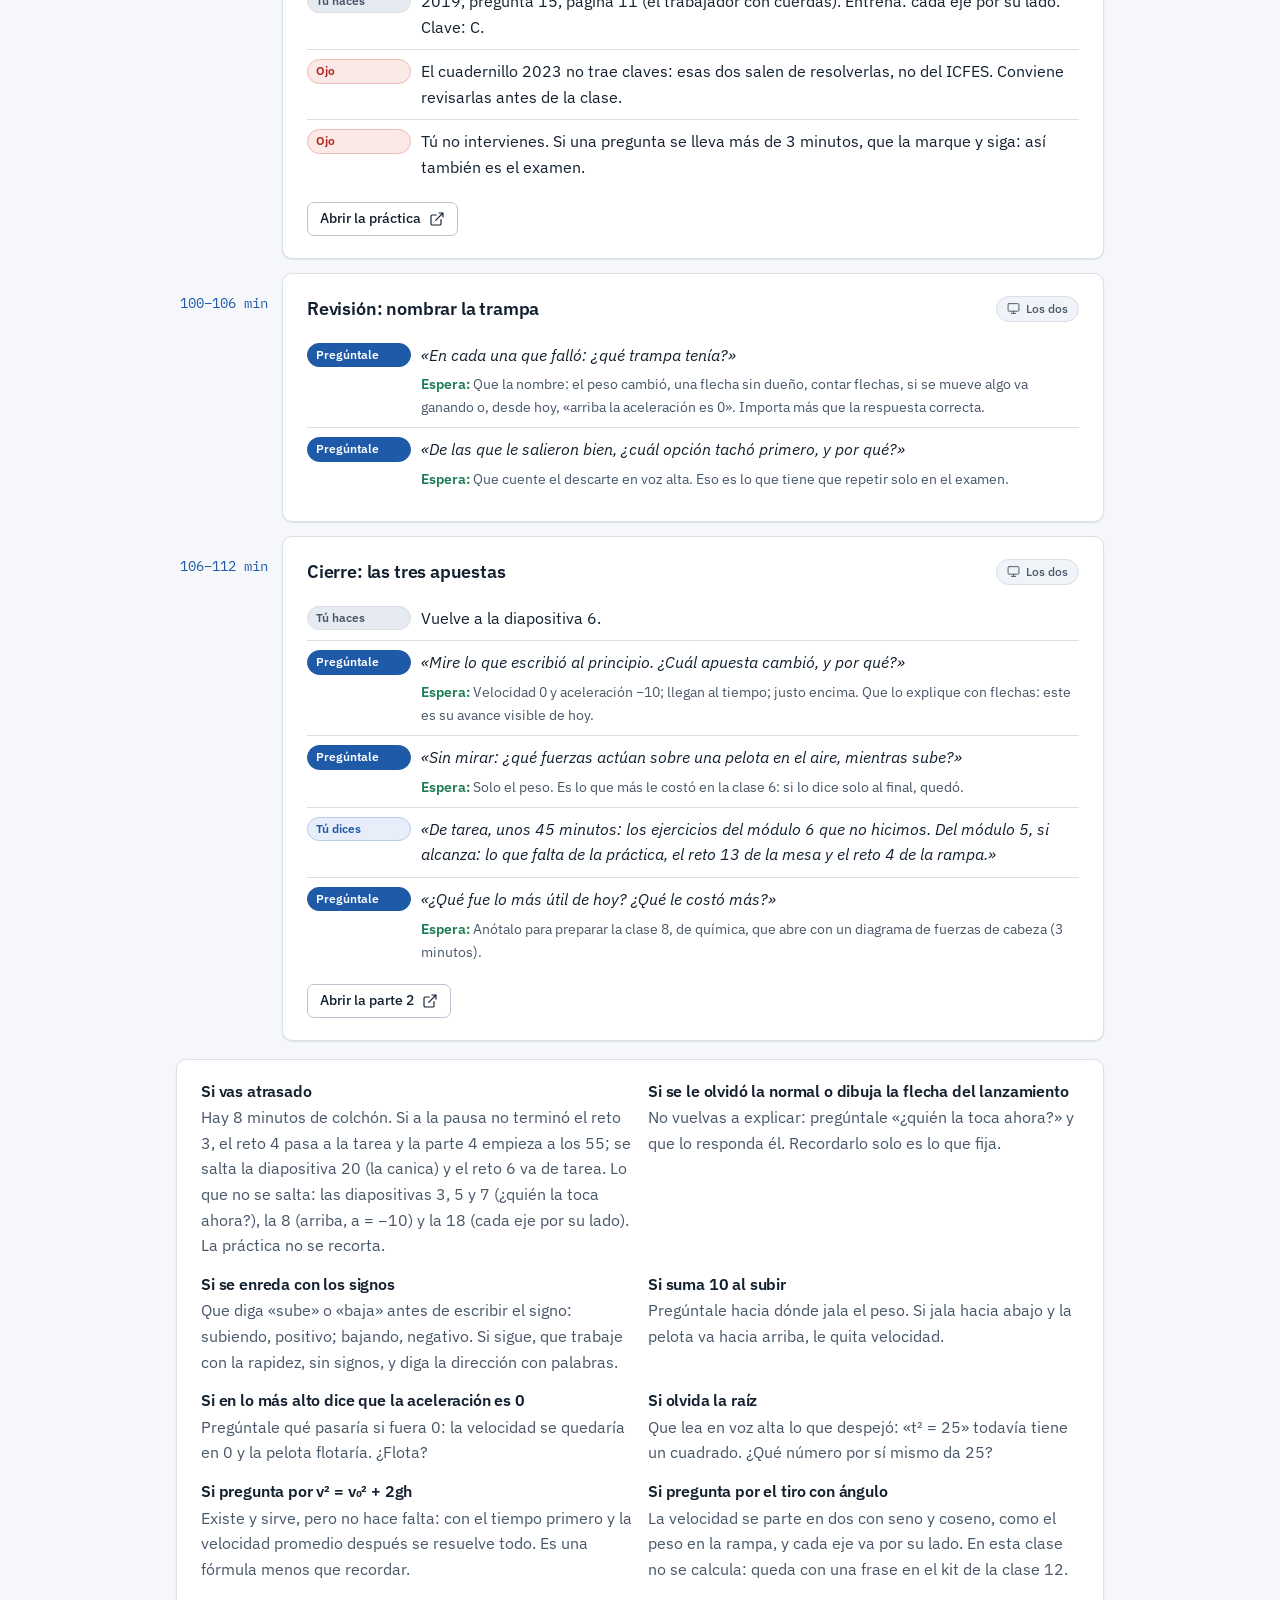
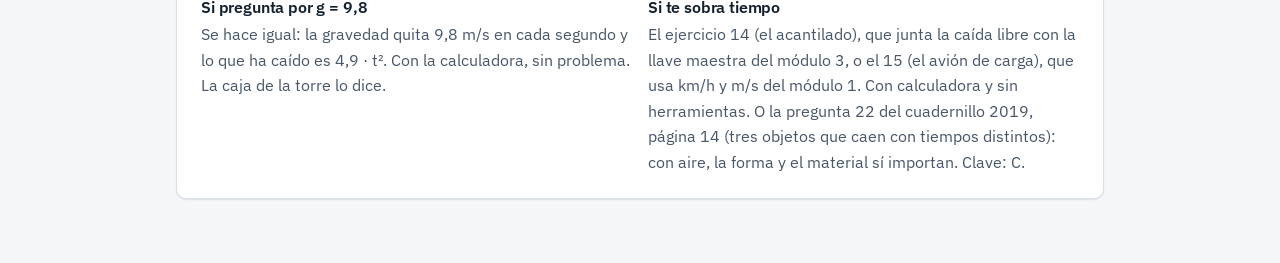
==== commit 1cb6ce0a: "Agrega el módulo 6: física mecánica III, caída libre y tiro Clase 7: diapositivas en cuatro partes (" ====
--- a/tutor-q7m2.html
+++ b/tutor-q7m2.html
@@ -30,6 +30,9 @@
 <script defer src="js/m5/contenido.js"></script>
 <script defer src="js/m5/clase.js"></script>
 <script defer src="js/guia-clase6.js"></script>
+<script defer src="js/m6/contenido.js"></script>
+<script defer src="js/m6/clase.js"></script>
+<script defer src="js/guia-clase7.js"></script>
 <script defer src="js/tutor.js"></script>
 </head>
 <body>
